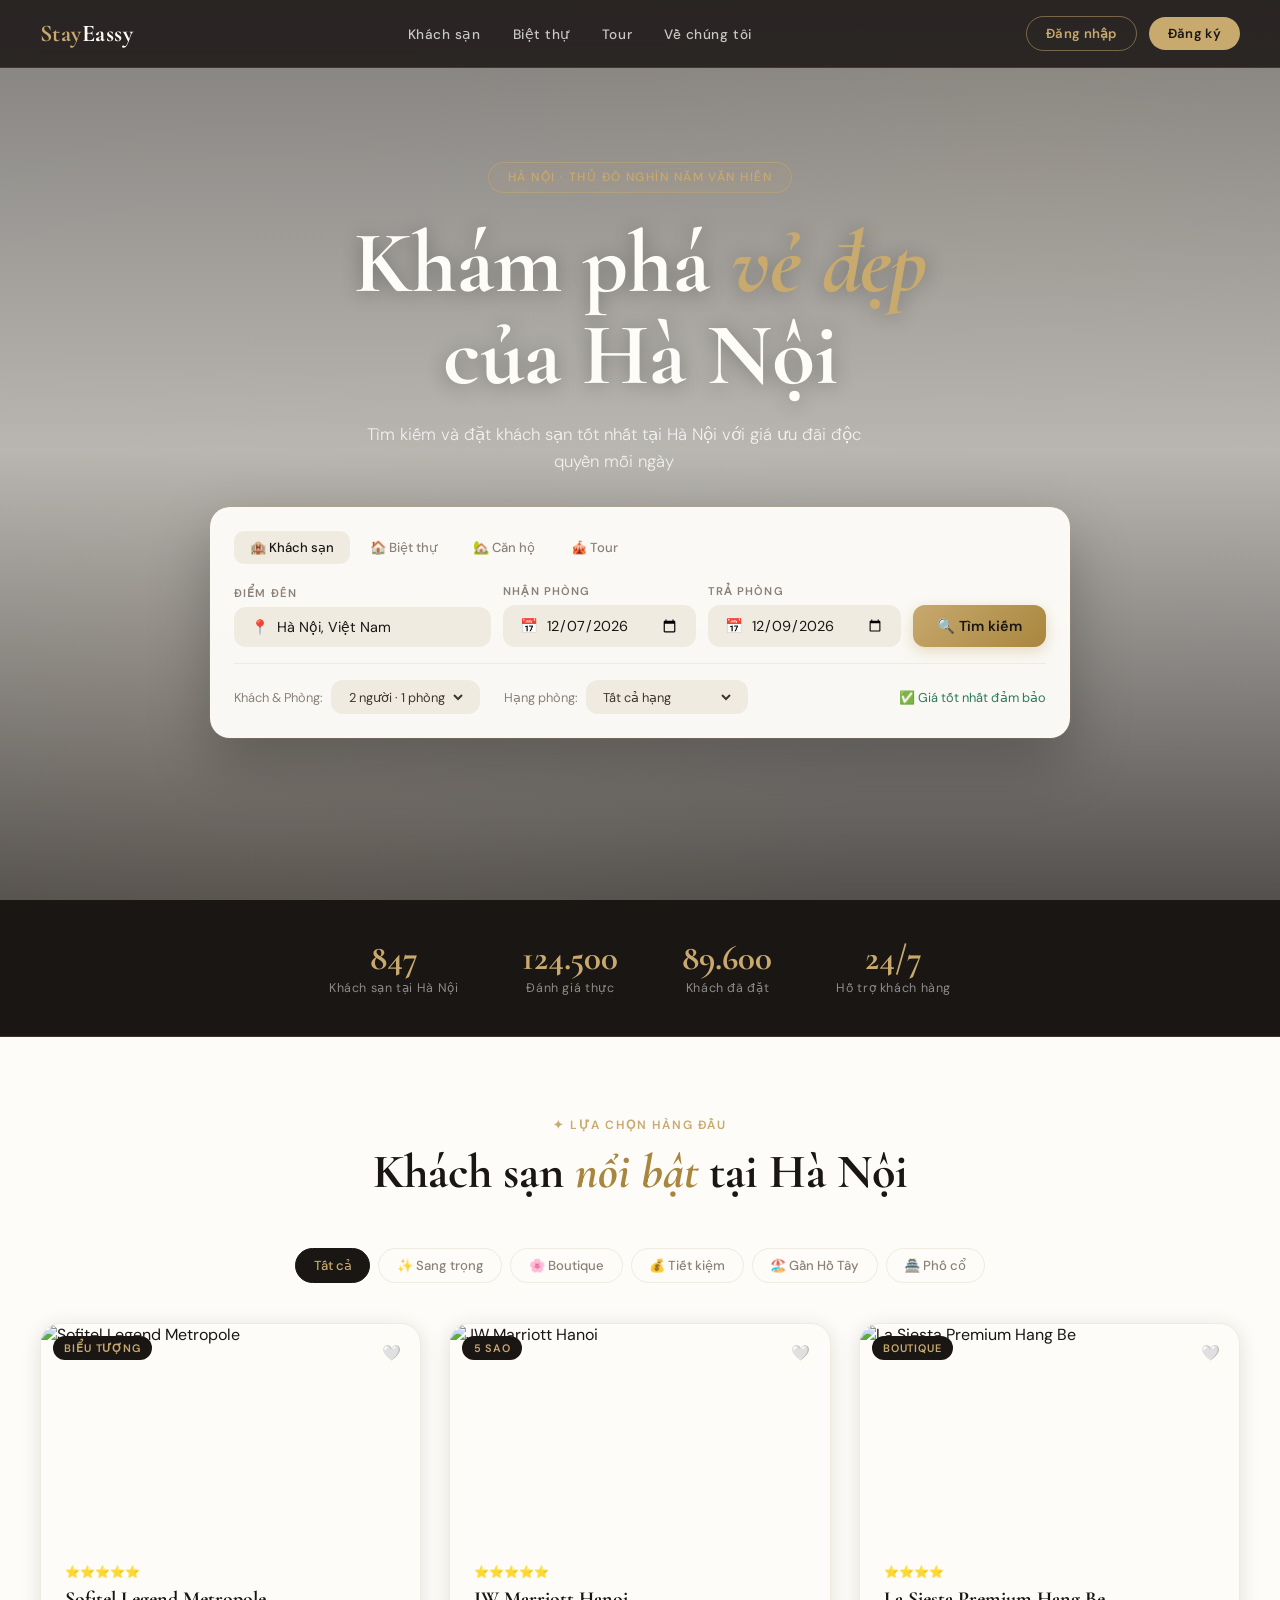
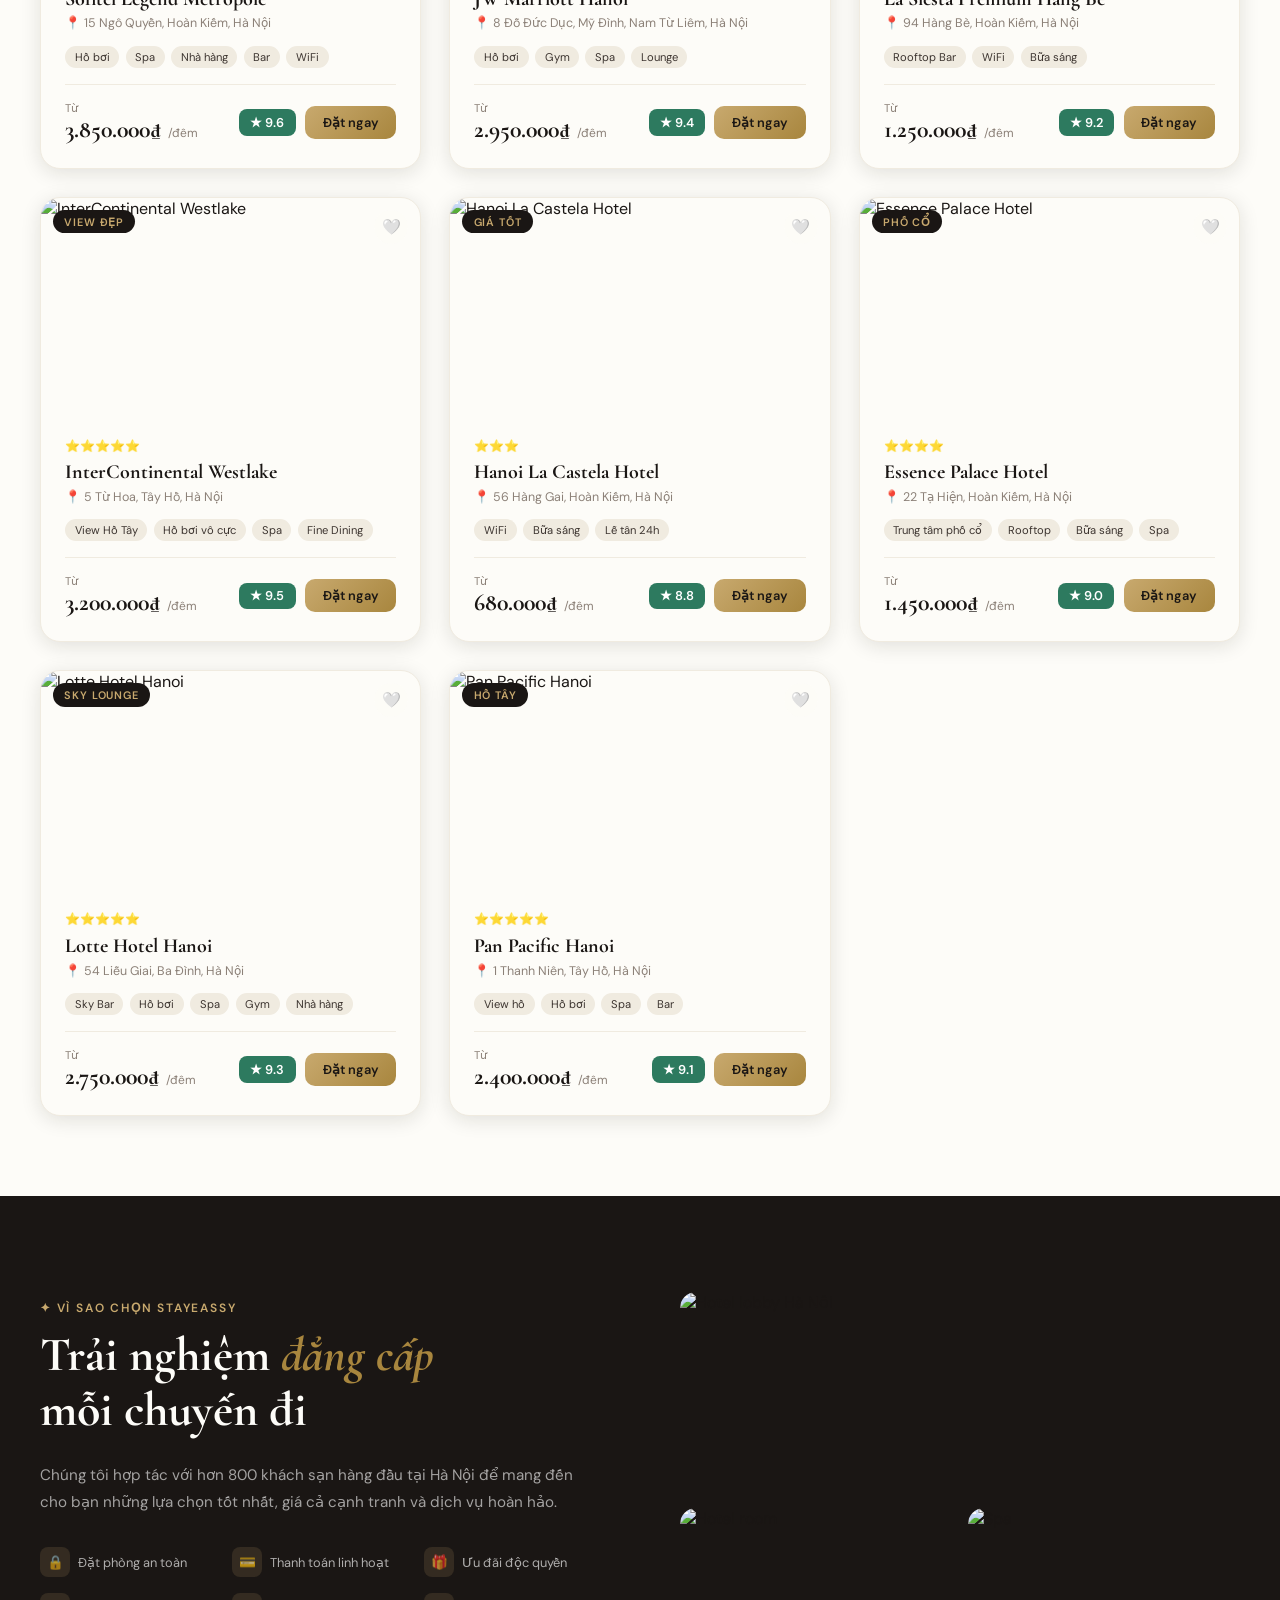
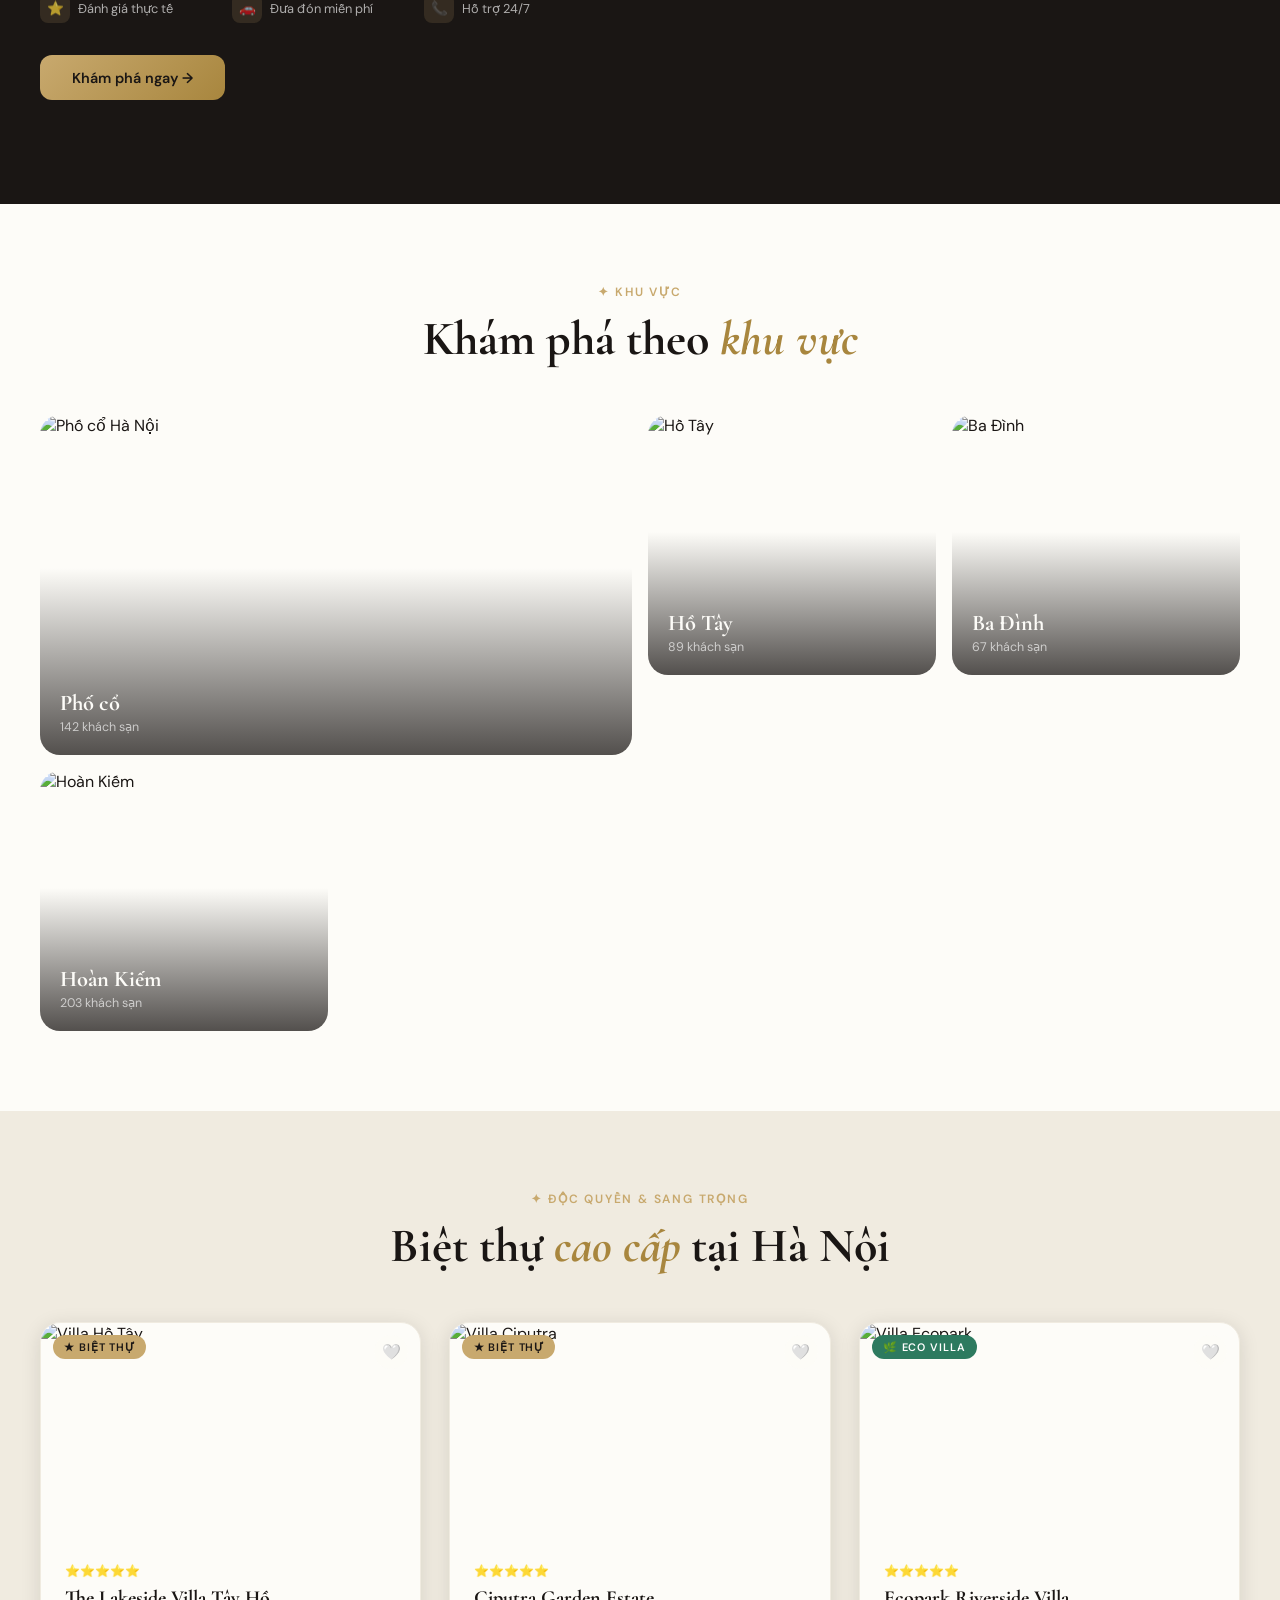
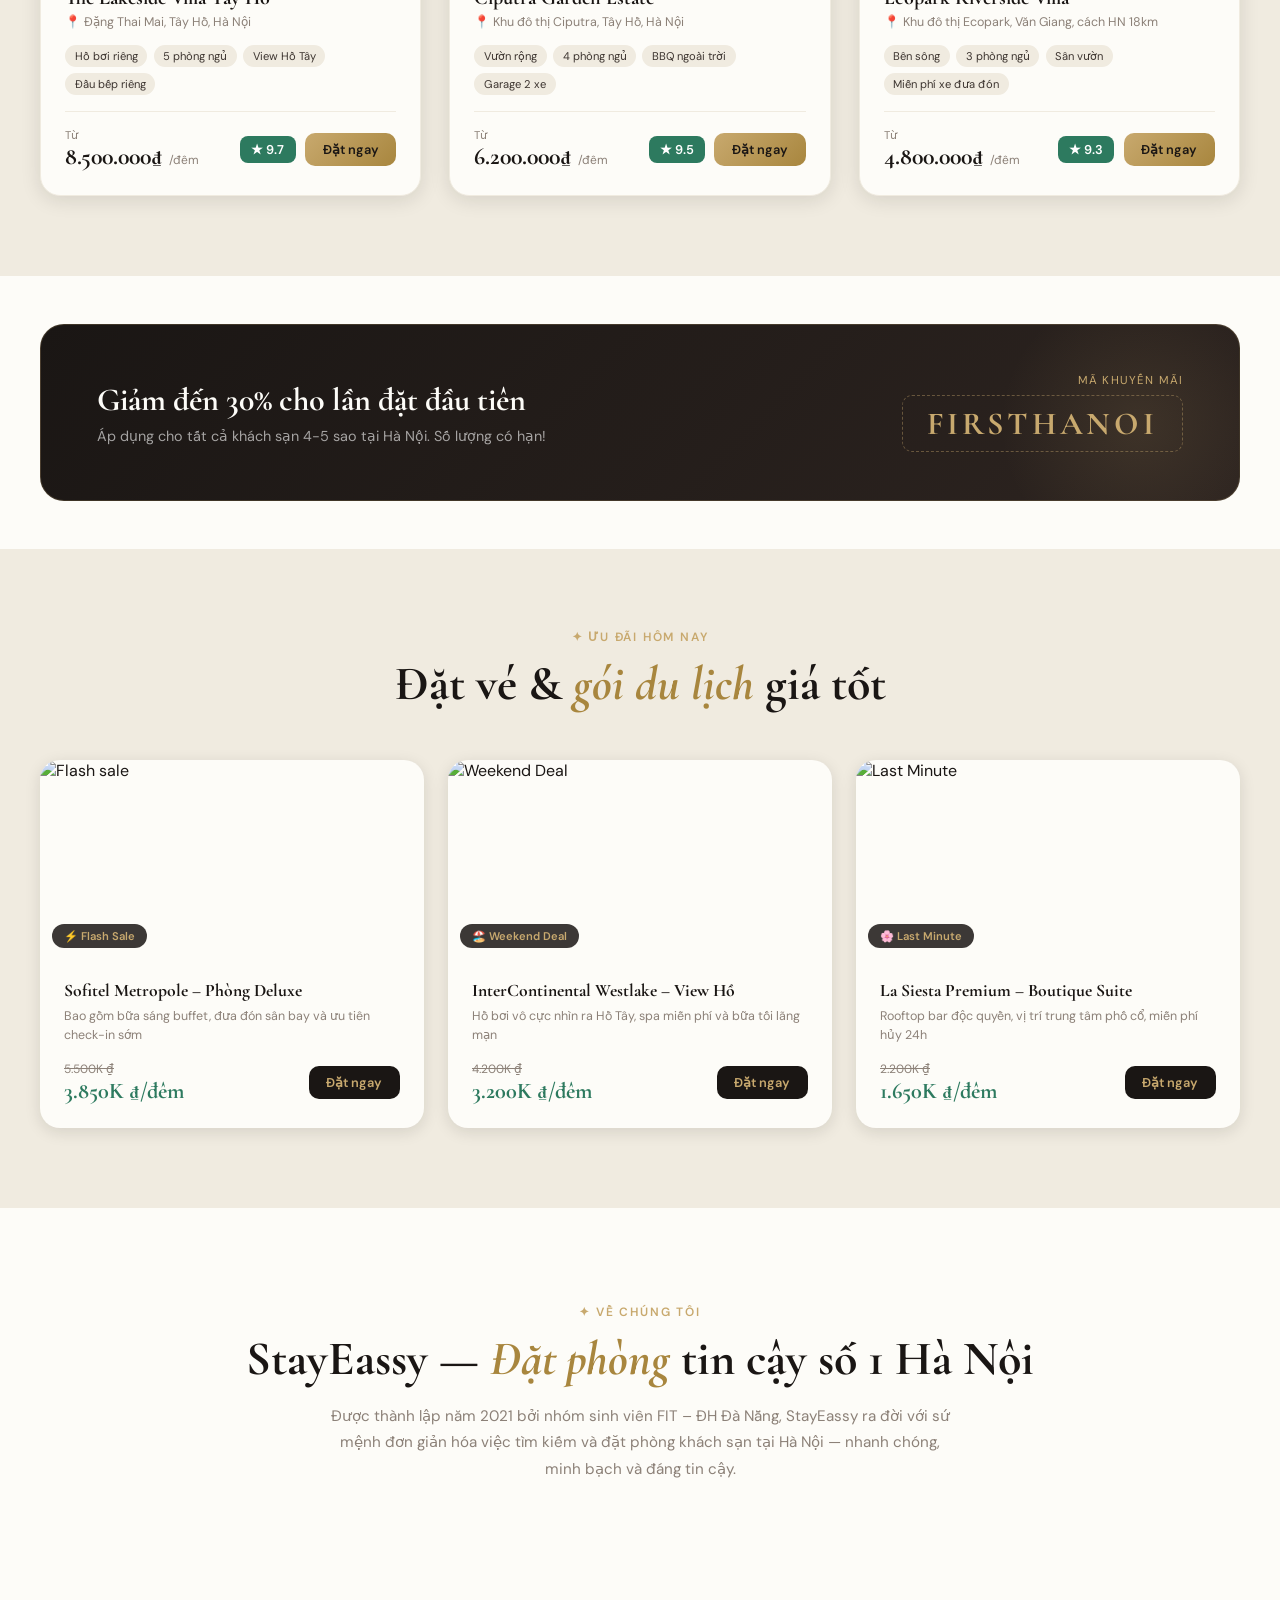
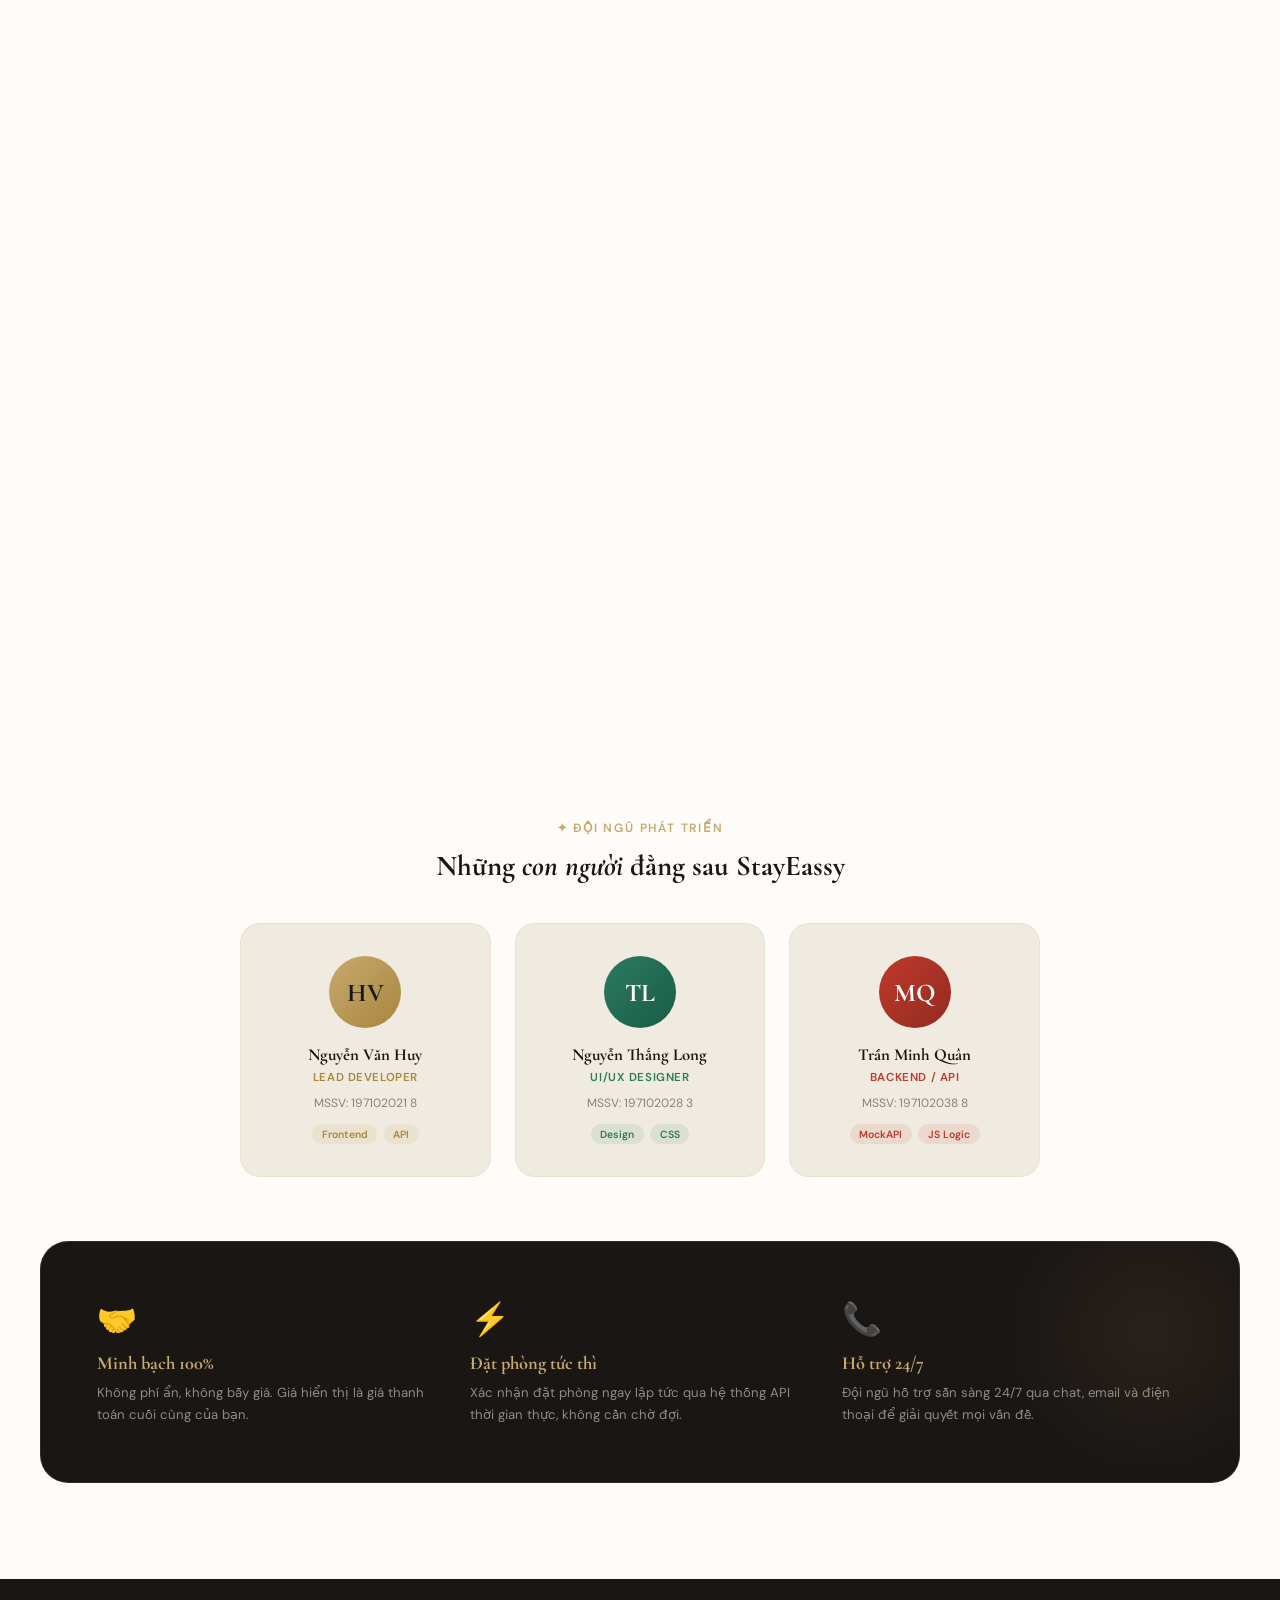
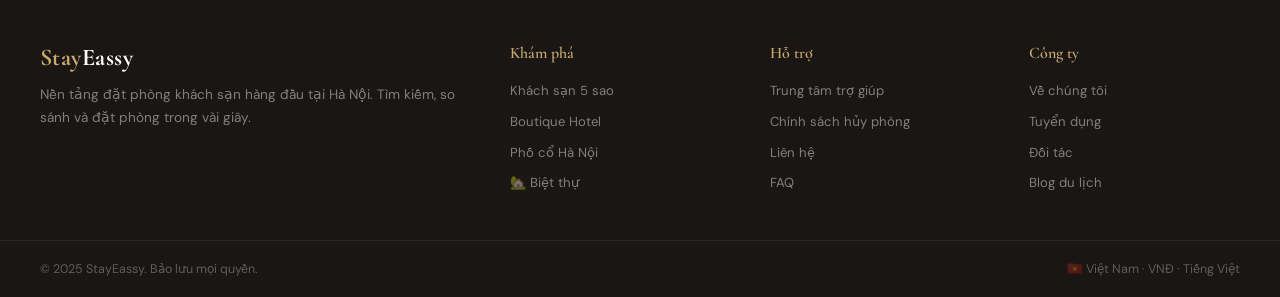
==== index.html @ 892b5cc8 "first commit" ====
<!doctype html>
<html lang="vi">
  <head>
    <meta charset="UTF-8" />
    <meta name="viewport" content="width=device-width, initial-scale=1.0" />
    <title>StayEassy– Khám phá Hà Nội theo cách của bạn</title>
    <link
      href="https://fonts.googleapis.com/css2?family=Cormorant+Garamond:ital,wght@0,400;0,600;0,700;1,400;1,600&family=DM+Sans:wght@300;400;500;600&display=swap"
      rel="stylesheet"
    />
    <link rel="stylesheet" href="./css/styles.css" />
  </head>
  <body>
    <!-- ── NAV ── -->
    <nav id="mainNav">
      <div class="nav-logo">Stay<span>Eassy</span></div>
      <ul class="nav-links">
        <li><a href="#hotels">Khách sạn</a></li>
        <li><a href="#villas">Biệt thự</a></li>
        <li><a href="#offers">Tour</a></li>
        <li><a href="#about">Về chúng tôi</a></li>
      </ul>
      <div
        style="display: flex; align-items: center; gap: 0.75rem"
        id="navAuthArea"
      >
        <button
          class="nav-cta"
          onclick="openAuth('login')"
          style="
            background: transparent;
            border: 1.5px solid rgba(200, 169, 110, 0.5);
            color: var(--gold);
          "
        >
          Đăng nhập
        </button>
        <button class="nav-cta" onclick="openAuth('register')">Đăng ký</button>
      </div>
      <div id="navUserArea" style="display: none; position: relative">
        <button
          onclick="toggleUserMenu()"
          style="
            display: flex;
            align-items: center;
            gap: 0.6rem;
            background: rgba(200, 169, 110, 0.12);
            border: 1px solid rgba(200, 169, 110, 0.3);
            border-radius: 2rem;
            padding: 0.4rem 0.9rem 0.4rem 0.4rem;
            cursor: pointer;
            transition: background 0.2s;
          "
          onmouseover="this.style.background = 'rgba(200,169,110,0.2)'"
          onmouseout="this.style.background = 'rgba(200,169,110,0.12)'"
        >
          <div
            id="navAvatar"
            style="
              width: 28px;
              height: 28px;
              border-radius: 50%;
              background: linear-gradient(
                135deg,
                var(--gold),
                var(--gold-dark)
              );
              display: flex;
              align-items: center;
              justify-content: center;
              font-size: 0.75rem;
              font-weight: 700;
              color: var(--ink);
            "
          >
            A
          </div>
          <span
            id="navUserName"
            style="color: var(--white); font-size: 0.85rem; font-weight: 500"
            >Người dùng</span
          >
          <span style="color: var(--gold); font-size: 0.7rem">▾</span>
        </button>
        <div
          id="userMenu"
          style="
            display: none;
            position: absolute;
            top: calc(100% + 0.75rem);
            right: 0;
            background: var(--white);
            border-radius: 16px;
            box-shadow: 0 16px 48px rgba(0, 0, 0, 0.18);
            width: 220px;
            overflow: hidden;
            border: 1px solid var(--parchment);
            z-index: 200;
          "
        >
          <div
            style="
              padding: 1rem 1.25rem;
              border-bottom: 1px solid var(--parchment);
              background: var(--parchment);
            "
          >
            <div
              id="menuUserName"
              style="font-weight: 600; font-size: 0.9rem; color: var(--ink)"
            >
              Người dùng
            </div>
            <div
              id="menuUserEmail"
              style="font-size: 0.78rem; color: var(--mist)"
            >
              email@example.com
            </div>
          </div>
          <div style="padding: 0.5rem 0">
            <button
              onclick="openMyBookings()"
              style="
                width: 100%;
                text-align: left;
                padding: 0.65rem 1.25rem;
                border: none;
                background: transparent;
                font-size: 0.875rem;
                color: var(--ink);
                cursor: pointer;
                display: flex;
                align-items: center;
                gap: 0.6rem;
                transition: background 0.15s;
              "
              onmouseover="this.style.background = 'var(--parchment)'"
              onmouseout="this.style.background = 'transparent'"
            >
              🏨 Đặt phòng của tôi
            </button>
            <button
              onclick="showToast('❤️ Danh sách yêu thích!')"
              style="
                width: 100%;
                text-align: left;
                padding: 0.65rem 1.25rem;
                border: none;
                background: transparent;
                font-size: 0.875rem;
                color: var(--ink);
                cursor: pointer;
                display: flex;
                align-items: center;
                gap: 0.6rem;
                transition: background 0.15s;
              "
              onmouseover="this.style.background = 'var(--parchment)'"
              onmouseout="this.style.background = 'transparent'"
            >
              ❤️ Yêu thích
            </button>
            <button
              onclick="showToast('🎁 Điểm thưởng của tôi!')"
              style="
                width: 100%;
                text-align: left;
                padding: 0.65rem 1.25rem;
                border: none;
                background: transparent;
                font-size: 0.875rem;
                color: var(--ink);
                cursor: pointer;
                display: flex;
                align-items: center;
                gap: 0.6rem;
                transition: background 0.15s;
              "
              onmouseover="this.style.background = 'var(--parchment)'"
              onmouseout="this.style.background = 'transparent'"
            >
              🎁 Điểm thưởng
            </button>
            <div
              style="
                height: 1px;
                background: var(--parchment);
                margin: 0.25rem 0;
              "
            ></div>
            <button
              onclick="logout()"
              style="
                width: 100%;
                text-align: left;
                padding: 0.65rem 1.25rem;
                border: none;
                background: transparent;
                font-size: 0.875rem;
                color: var(--red-viet);
                cursor: pointer;
                display: flex;
                align-items: center;
                gap: 0.6rem;
                font-weight: 500;
              "
              onmouseover="this.style.background = '#FFF0F0'"
              onmouseout="this.style.background = 'transparent'"
            >
              🚪 Đăng xuất
            </button>
          </div>
        </div>
      </div>
    </nav>

    <!-- ── HERO ── -->
    <div class="hero">
      <div class="hero-bg"></div>
      <div class="hero-overlay"></div>
      <div class="hero-pattern"></div>
      <div class="hero-content">
        <div class="hero-badge">Hà Nội · Thủ đô nghìn năm văn hiến</div>
        <h1 class="hero-title">Khám phá <em>vẻ đẹp</em><br />của Hà Nội</h1>
        <p class="hero-sub">
          Tìm kiếm và đặt khách sạn tốt nhất tại Hà Nội với giá ưu đãi độc quyền
          mỗi ngày
        </p>
      </div>
      <div class="search-card">
        <div class="search-tabs">
          <button class="search-tab active">🏨 Khách sạn</button>
          <button
            class="search-tab"
            onclick="
              this.closest('.search-tabs')
                .querySelectorAll('.search-tab')
                .forEach((b) => b.classList.remove('active'));
              this.classList.add('active');
              setTimeout(
                () =>
                  document
                    .getElementById('villas')
                    .scrollIntoView({ behavior: 'smooth' }),
                200,
              );
            "
          >
            🏠 Biệt thự
          </button>
          <button
            class="search-tab"
            onclick="
              this.closest('.search-tabs')
                .querySelectorAll('.search-tab')
                .forEach((b) => b.classList.remove('active'));
              this.classList.add('active');
            "
          >
            🏡 Căn hộ
          </button>
          <button
            class="search-tab"
            onclick="
              this.closest('.search-tabs')
                .querySelectorAll('.search-tab')
                .forEach((b) => b.classList.remove('active'));
              this.classList.add('active');
            "
          >
            🎪 Tour
          </button>
        </div>
        <div class="search-grid">
          <div class="search-field">
            <label class="search-label">Điểm đến</label>
            <div class="search-input-wrap">
              <span class="search-icon">📍</span>
              <input
                type="text"
                placeholder="Hà Nội, Việt Nam"
                value="Hà Nội, Việt Nam"
              />
            </div>
          </div>
          <div class="search-field">
            <label class="search-label">Nhận phòng</label>
            <div class="search-input-wrap">
              <span class="search-icon">📅</span>
              <input type="date" id="checkin" />
            </div>
          </div>
          <div class="search-field">
            <label class="search-label">Trả phòng</label>
            <div class="search-input-wrap">
              <span class="search-icon">📅</span>
              <input type="date" id="checkout" />
            </div>
          </div>
          <button
            class="search-btn"
            onclick="showToast('🔍 Đang tìm kiếm khách sạn tốt nhất...')"
          >
            🔍 Tìm kiếm
          </button>
        </div>
        <div
          style="
            display: flex;
            gap: 1.5rem;
            margin-top: 1rem;
            padding-top: 1rem;
            border-top: 1px solid var(--parchment);
            align-items: center;
            flex-wrap: wrap;
          "
        >
          <div style="display: flex; align-items: center; gap: 0.5rem">
            <span style="font-size: 0.8rem; color: var(--mist)"
              >Khách & Phòng:</span
            >
            <div class="search-input-wrap" style="padding: 0.4rem 0.8rem">
              <select
                style="
                  font-size: 0.8rem;
                  color: var(--ink-soft);
                  background: transparent;
                  border: none;
                  outline: none;
                  font-family: &quot;DM Sans&quot;, sans-serif;
                "
              >
                <option>2 người · 1 phòng</option>
                <option>4 người · 2 phòng</option>
                <option>6 người · 3 phòng</option>
              </select>
            </div>
          </div>
          <div style="display: flex; align-items: center; gap: 0.5rem">
            <span style="font-size: 0.8rem; color: var(--mist)"
              >Hạng phòng:</span
            >
            <div class="search-input-wrap" style="padding: 0.4rem 0.8rem">
              <select
                style="
                  font-size: 0.8rem;
                  color: var(--ink-soft);
                  background: transparent;
                  border: none;
                  outline: none;
                  font-family: &quot;DM Sans&quot;, sans-serif;
                "
              >
                <option>Tất cả hạng</option>
                <option>⭐⭐⭐ 3 sao</option>
                <option>⭐⭐⭐⭐ 4 sao</option>
                <option>⭐⭐⭐⭐⭐ 5 sao</option>
              </select>
            </div>
          </div>
          <div
            style="
              margin-left: auto;
              display: flex;
              align-items: center;
              gap: 0.4rem;
              font-size: 0.8rem;
              color: var(--jade);
            "
          >
            ✅ Giá tốt nhất đảm bảo
          </div>
        </div>
      </div>
    </div>

    <!-- ── STATS ── -->
    <div class="stats-bar">
      <div class="stat-item">
        <div class="stat-num" id="cntHotels">0</div>
        <div class="stat-label">Khách sạn tại Hà Nội</div>
      </div>
      <div class="stat-item">
        <div class="stat-num" id="cntReviews">0</div>
        <div class="stat-label">Đánh giá thực</div>
      </div>
      <div class="stat-item">
        <div class="stat-num" id="cntGuests">0</div>
        <div class="stat-label">Khách đã đặt</div>
      </div>
      <div class="stat-item">
        <div class="stat-num">24/7</div>
        <div class="stat-label">Hỗ trợ khách hàng</div>
      </div>
    </div>

    <!-- ── HOTELS SECTION ── -->
    <section id="hotels">
      <div class="section-header reveal">
        <div class="section-eyebrow">✦ Lựa chọn hàng đầu</div>
        <h2 class="section-title">Khách sạn <em>nổi bật</em> tại Hà Nội</h2>
      </div>
      <div class="filter-pills reveal">
        <button class="pill active" onclick="filterHotels(this, 'all')">
          Tất cả
        </button>
        <button class="pill" onclick="filterHotels(this, 'luxury')">
          ✨ Sang trọng
        </button>
        <button class="pill" onclick="filterHotels(this, 'boutique')">
          🌸 Boutique
        </button>
        <button class="pill" onclick="filterHotels(this, 'budget')">
          💰 Tiết kiệm
        </button>
        <button class="pill" onclick="filterHotels(this, 'lake')">
          🏖️ Gần Hồ Tây
        </button>
        <button class="pill" onclick="filterHotels(this, 'oldquarter')">
          🏯 Phố cổ
        </button>
      </div>
      <div class="hotel-grid" id="hotelGrid"></div>
    </section>

    <!-- ── HIGHLIGHT ── -->
    <div class="highlight-section">
      <div class="highlight-inner">
        <div class="highlight-text reveal">
          <div class="section-eyebrow">✦ Vì sao chọn StayEassy</div>
          <h2 class="section-title" style="text-align: left">
            Trải nghiệm <em>đẳng cấp</em><br />mỗi chuyến đi
          </h2>
          <p class="highlight-desc">
            Chúng tôi hợp tác với hơn 800 khách sạn hàng đầu tại Hà Nội để mang
            đến cho bạn những lựa chọn tốt nhất, giá cả cạnh tranh và dịch vụ
            hoàn hảo.
          </p>
          <div class="highlight-features">
            <div class="hf-item">
              <div class="hf-icon">🔒</div>
              Đặt phòng an toàn
            </div>
            <div class="hf-item">
              <div class="hf-icon">💳</div>
              Thanh toán linh hoạt
            </div>
            <div class="hf-item">
              <div class="hf-icon">🎁</div>
              Ưu đãi độc quyền
            </div>
            <div class="hf-item">
              <div class="hf-icon">⭐</div>
              Đánh giá thực tế
            </div>
            <div class="hf-item">
              <div class="hf-icon">🚗</div>
              Đưa đón miễn phí
            </div>
            <div class="hf-item">
              <div class="hf-icon">📞</div>
              Hỗ trợ 24/7
            </div>
          </div>
          <a href="#hotels" class="btn-primary">Khám phá ngay →</a>
        </div>
        <div class="highlight-img-grid reveal">
          <div class="himg">
            <img
              src="https://images.unsplash.com/photo-1582719478250-c89cae4dc85b?w=700&q=80"
              alt="Hotel lobby Hà Nội"
              loading="lazy"
            />
          </div>
          <div class="himg">
            <img
              src="https://images.unsplash.com/photo-1571003123894-1f0594d2b5d9?w=500&q=80"
              alt="Hotel room"
              loading="lazy"
            />
          </div>
          <div class="himg">
            <img
              src="https://images.unsplash.com/photo-1544161515-4ab6ce6db874?w=500&q=80"
              alt="Spa"
              loading="lazy"
            />
          </div>
        </div>
      </div>
    </div>

    <!-- ── NEIGHBORHOODS ── -->
    <section>
      <div class="section-header reveal">
        <div class="section-eyebrow">✦ Khu vực</div>
        <h2 class="section-title">Khám phá theo <em>khu vực</em></h2>
      </div>
      <div class="nbr-grid reveal">
        <div class="nbr-card" onclick="showToast('🏯 Đang lọc: Phố cổ Hà Nội')">
          <img
            src="https://images.unsplash.com/photo-1509030450996-dd1a26dda07a?w=900&q=80"
            alt="Phố cổ Hà Nội"
            loading="lazy"
          />
          <div class="nbr-overlay"></div>
          <div class="nbr-info">
            <div class="nbr-name">Phố cổ</div>
            <div class="nbr-count">142 khách sạn</div>
          </div>
        </div>
        <div class="nbr-card" onclick="showToast('🌊 Đang lọc: Hồ Tây')">
          <img
            src="https://images.unsplash.com/photo-1583417319070-4a69db38a482?w=600&q=80"
            alt="Hồ Tây"
            loading="lazy"
          />
          <div class="nbr-overlay"></div>
          <div class="nbr-info">
            <div class="nbr-name">Hồ Tây</div>
            <div class="nbr-count">89 khách sạn</div>
          </div>
        </div>
        <div class="nbr-card" onclick="showToast('🏙️ Đang lọc: Ba Đình')">
          <img
            src="https://images.unsplash.com/photo-1599707367072-cd6ada2bc375?w=600&q=80"
            alt="Ba Đình"
            loading="lazy"
          />
          <div class="nbr-overlay"></div>
          <div class="nbr-info">
            <div class="nbr-name">Ba Đình</div>
            <div class="nbr-count">67 khách sạn</div>
          </div>
        </div>
        <div class="nbr-card" onclick="showToast('🛍️ Đang lọc: Hoàn Kiếm')">
          <img
            src="https://images.unsplash.com/photo-1528360983277-13d401cdc186?w=600&q=80"
            alt="Hoàn Kiếm"
            loading="lazy"
          />
          <div class="nbr-overlay"></div>
          <div class="nbr-info">
            <div class="nbr-name">Hoàn Kiếm</div>
            <div class="nbr-count">203 khách sạn</div>
          </div>
        </div>
      </div>
    </section>

    <!-- ── VILLA SECTION ── -->
    <section
      id="villas"
      style="background: var(--parchment); padding: 5rem 2.5rem"
    >
      <div class="section-header reveal">
        <div class="section-eyebrow">✦ Độc quyền & Sang trọng</div>
        <h2 class="section-title">Biệt thự <em>cao cấp</em> tại Hà Nội</h2>
      </div>
      <div
        style="
          display: grid;
          grid-template-columns: repeat(auto-fill, minmax(340px, 1fr));
          gap: 1.75rem;
          max-width: 1280px;
          margin: 0 auto;
        "
        class="reveal"
      >
        <!-- Villa 1 -->
        <div
          class="hotel-card"
          onclick="showToast('🏡 Biệt Thự Hồ Tây – Liên hệ để đặt!')"
        >
          <div class="hotel-img-wrap">
            <img
              src="https://images.unsplash.com/photo-1613977257363-707ba9348227?w=700&q=85"
              alt="Villa Hồ Tây"
              loading="lazy"
            />
            <div
              class="hotel-badge"
              style="background: var(--gold); color: var(--ink)"
            >
              ★ Biệt Thự
            </div>
            <button
              class="hotel-fav"
              onclick="
                event.stopPropagation();
                this.textContent = this.textContent === '🤍' ? '❤️' : '🤍';
              "
            >
              🤍
            </button>
          </div>
          <div class="hotel-body">
            <div class="hotel-stars">⭐⭐⭐⭐⭐</div>
            <div class="hotel-name">The Lakeside Villa Tây Hồ</div>
            <div class="hotel-location">📍 Đặng Thai Mai, Tây Hồ, Hà Nội</div>
            <div class="hotel-amenities">
              <span class="amenity-tag">Hồ bơi riêng</span>
              <span class="amenity-tag">5 phòng ngủ</span>
              <span class="amenity-tag">View Hồ Tây</span>
              <span class="amenity-tag">Đầu bếp riêng</span>
            </div>
            <div class="hotel-footer">
              <div>
                <div class="hotel-price-label">Từ</div>
                <div class="hotel-price">8.500.000₫ <span>/đêm</span></div>
              </div>
              <div style="display: flex; align-items: center; gap: 0.6rem">
                <div class="hotel-rating">★ 9.7</div>
                <button
                  class="book-btn"
                  onclick="
                    event.stopPropagation();
                    openBookingForm('The Lakeside Villa Tây Hồ');
                  "
                >
                  Đặt ngay
                </button>
              </div>
            </div>
          </div>
        </div>

        <!-- Villa 2 -->
        <div
          class="hotel-card"
          onclick="showToast('🏡 Biệt Thự Ciputra – Liên hệ để đặt!')"
        >
          <div class="hotel-img-wrap">
            <img
              src="https://images.unsplash.com/photo-1600596542815-ffad4c1539a9?w=700&q=85"
              alt="Villa Ciputra"
              loading="lazy"
            />
            <div
              class="hotel-badge"
              style="background: var(--gold); color: var(--ink)"
            >
              ★ Biệt Thự
            </div>
            <button
              class="hotel-fav"
              onclick="
                event.stopPropagation();
                this.textContent = this.textContent === '🤍' ? '❤️' : '🤍';
              "
            >
              🤍
            </button>
          </div>
          <div class="hotel-body">
            <div class="hotel-stars">⭐⭐⭐⭐⭐</div>
            <div class="hotel-name">Ciputra Garden Estate</div>
            <div class="hotel-location">
              📍 Khu đô thị Ciputra, Tây Hồ, Hà Nội
            </div>
            <div class="hotel-amenities">
              <span class="amenity-tag">Vườn rộng</span>
              <span class="amenity-tag">4 phòng ngủ</span>
              <span class="amenity-tag">BBQ ngoài trời</span>
              <span class="amenity-tag">Garage 2 xe</span>
            </div>
            <div class="hotel-footer">
              <div>
                <div class="hotel-price-label">Từ</div>
                <div class="hotel-price">6.200.000₫ <span>/đêm</span></div>
              </div>
              <div style="display: flex; align-items: center; gap: 0.6rem">
                <div class="hotel-rating">★ 9.5</div>
                <button
                  class="book-btn"
                  onclick="
                    event.stopPropagation();
                    openBookingForm('Ciputra Garden Estate');
                  "
                >
                  Đặt ngay
                </button>
              </div>
            </div>
          </div>
        </div>

        <!-- Villa 3 -->
        <div
          class="hotel-card"
          onclick="showToast('🏡 Biệt Thự Ecopark – Liên hệ để đặt!')"
        >
          <div class="hotel-img-wrap">
            <img
              src="https://images.unsplash.com/photo-1580587771525-78b9dba3b914?w=700&q=85"
              alt="Villa Ecopark"
              loading="lazy"
            />
            <div
              class="hotel-badge"
              style="background: var(--jade); color: #fff"
            >
              🌿 Eco Villa
            </div>
            <button
              class="hotel-fav"
              onclick="
                event.stopPropagation();
                this.textContent = this.textContent === '🤍' ? '❤️' : '🤍';
              "
            >
              🤍
            </button>
          </div>
          <div class="hotel-body">
            <div class="hotel-stars">⭐⭐⭐⭐⭐</div>
            <div class="hotel-name">Ecopark Riverside Villa</div>
            <div class="hotel-location">
              📍 Khu đô thị Ecopark, Văn Giang, cách HN 18km
            </div>
            <div class="hotel-amenities">
              <span class="amenity-tag">Bên sông</span>
              <span class="amenity-tag">3 phòng ngủ</span>
              <span class="amenity-tag">Sân vườn</span>
              <span class="amenity-tag">Miễn phí xe đưa đón</span>
            </div>
            <div class="hotel-footer">
              <div>
                <div class="hotel-price-label">Từ</div>
                <div class="hotel-price">4.800.000₫ <span>/đêm</span></div>
              </div>
              <div style="display: flex; align-items: center; gap: 0.6rem">
                <div class="hotel-rating">★ 9.3</div>
                <button
                  class="book-btn"
                  onclick="
                    event.stopPropagation();
                    openBookingForm('Ecopark Riverside Villa');
                  "
                >
                  Đặt ngay
                </button>
              </div>
            </div>
          </div>
        </div>
      </div>
    </section>

    <!-- ── PROMO ── -->
    <div class="promo-section reveal">
      <div class="promo-banner">
        <div class="promo-text">
          <h2>Giảm đến 30% cho lần đặt đầu tiên</h2>
          <p>
            Áp dụng cho tất cả khách sạn 4-5 sao tại Hà Nội. Số lượng có hạn!
          </p>
        </div>
        <div class="promo-code">
          <div class="promo-label">Mã khuyến mãi</div>
          <div
            class="promo-tag"
            onclick="showToast('✅ Đã sao chép mã FIRSTHANOI!')"
          >
            FIRSTHANOI
          </div>
        </div>
      </div>
    </div>

    <!-- ── OFFERS ── -->
    <div class="offers-section" id="offers">
      <div class="section-header reveal">
        <div class="section-eyebrow">✦ Ưu đãi hôm nay</div>
        <h2 class="section-title">Đặt vé & <em>gói du lịch</em> giá tốt</h2>
      </div>
      <div class="offers-grid reveal">
        <div class="offer-card">
          <div class="offer-img">
            <img
              src="https://images.unsplash.com/photo-1566073771259-6a8506099945?w=600&q=80"
              alt="Flash sale"
              loading="lazy"
            />
            <div class="offer-tag">⚡ Flash Sale</div>
          </div>
          <div class="offer-body">
            <div class="offer-title">Sofitel Metropole – Phòng Deluxe</div>
            <div class="offer-desc">
              Bao gồm bữa sáng buffet, đưa đón sân bay và ưu tiên check-in sớm
            </div>
            <div class="offer-footer">
              <div>
                <div
                  style="
                    font-size: 0.75rem;
                    color: var(--mist);
                    text-decoration: line-through;
                  "
                >
                  5.500K ₫
                </div>
                <div class="offer-discount">3.850K ₫/đêm</div>
              </div>
              <button
                class="offer-btn"
                onclick="showToast('🏨 Đang chuyển đến trang đặt phòng...')"
              >
                Đặt ngay
              </button>
            </div>
          </div>
        </div>
        <div class="offer-card">
          <div class="offer-img">
            <img
              src="https://images.unsplash.com/photo-1520250497591-112f2f40a3f4?w=600&q=80"
              alt="Weekend Deal"
              loading="lazy"
            />
            <div class="offer-tag">🏖️ Weekend Deal</div>
          </div>
          <div class="offer-body">
            <div class="offer-title">InterContinental Westlake – View Hồ</div>
            <div class="offer-desc">
              Hồ bơi vô cực nhìn ra Hồ Tây, spa miễn phí và bữa tối lãng mạn
            </div>
            <div class="offer-footer">
              <div>
                <div
                  style="
                    font-size: 0.75rem;
                    color: var(--mist);
                    text-decoration: line-through;
                  "
                >
                  4.200K ₫
                </div>
                <div class="offer-discount">3.200K ₫/đêm</div>
              </div>
              <button
                class="offer-btn"
                onclick="showToast('🏨 Đang chuyển đến trang đặt phòng...')"
              >
                Đặt ngay
              </button>
            </div>
          </div>
        </div>
        <div class="offer-card">
          <div class="offer-img">
            <img
              src="https://images.unsplash.com/photo-1445019980597-93fa8acb246c?w=600&q=80"
              alt="Last Minute"
              loading="lazy"
            />
            <div class="offer-tag">🌸 Last Minute</div>
          </div>
          <div class="offer-body">
            <div class="offer-title">La Siesta Premium – Boutique Suite</div>
            <div class="offer-desc">
              Rooftop bar độc quyền, vị trí trung tâm phố cổ, miễn phí hủy 24h
            </div>
            <div class="offer-footer">
              <div>
                <div
                  style="
                    font-size: 0.75rem;
                    color: var(--mist);
                    text-decoration: line-through;
                  "
                >
                  2.200K ₫
                </div>
                <div class="offer-discount">1.650K ₫/đêm</div>
              </div>
              <button
                class="offer-btn"
                onclick="showToast('🏨 Đang chuyển đến trang đặt phòng...')"
              >
                Đặt ngay
              </button>
            </div>
          </div>
        </div>
      </div>
    </div>

    <!-- ── ABOUT US SECTION ── -->
    <section id="about" style="padding: 6rem 2.5rem; background: var(--white)">
      <div style="max-width: 1280px; margin: 0 auto">
        <!-- Header -->
        <div class="section-header reveal">
          <div class="section-eyebrow">✦ Về chúng tôi</div>
          <h2 class="section-title">
            StayEassy — <em>Đặt phòng</em> tin cậy số 1 Hà Nội
          </h2>
          <p
            style="
              max-width: 620px;
              margin: 1rem auto 0;
              color: var(--mist);
              font-size: 0.95rem;
              line-height: 1.75;
            "
          >
            Được thành lập năm 2021 bởi nhóm sinh viên FIT – ĐH Đà Nẵng,
            StayEassy ra đời với sứ mệnh đơn giản hóa việc tìm kiếm và đặt phòng
            khách sạn tại Hà Nội — nhanh chóng, minh bạch và đáng tin cậy.
          </p>
        </div>

        <!-- Story + Image -->
        <div
          style="
            display: grid;
            grid-template-columns: 1fr 1fr;
            gap: 4rem;
            align-items: center;
            margin-bottom: 5rem;
          "
          class="reveal"
        >
          <div>
            <div
              style="
                font-size: 0.75rem;
                font-weight: 600;
                letter-spacing: 0.15em;
                text-transform: uppercase;
                color: var(--gold);
                margin-bottom: 0.75rem;
              "
            >
              ✦ Câu chuyện của chúng tôi
            </div>
            <h3
              style="
                font-family: &quot;Cormorant Garamond&quot;, serif;
                font-size: 2rem;
                font-weight: 700;
                color: var(--ink);
                line-height: 1.2;
                margin-bottom: 1.25rem;
              "
            >
              Từ dự án nhỏ đến
              <em style="color: var(--gold-dark)">nền tảng</em> được tin yêu
            </h3>
            <p
              style="
                color: var(--mist);
                font-size: 0.92rem;
                line-height: 1.8;
                margin-bottom: 1rem;
              "
            >
              Khởi đầu từ môn học Phát triển Web tại FIT–DNU, chúng tôi nhận ra
              rằng người dùng Việt Nam cần một nền tảng đặt phòng đơn giản, bản
              địa hóa và không rườm rà. StayEassy được xây dựng hoàn toàn bằng
              HTML/CSS/JS thuần — không framework nặng nề, tối ưu tốc độ tải
              trên mọi thiết bị.
            </p>
            <p
              style="
                color: var(--mist);
                font-size: 0.92rem;
                line-height: 1.8;
                margin-bottom: 1.75rem;
              "
            >
              Hệ thống tích hợp API khách sạn thời gian thực, cho phép bạn tra
              cứu phòng trống, giá cả và đặt phòng chỉ trong vài chạm. Mọi giao
              dịch đều được mã hóa và lưu trữ an toàn trên hệ thống đám mây.
            </p>
            <!-- Mini stats -->
            <div style="display: flex; gap: 2rem">
              <div>
                <div
                  style="
                    font-family: &quot;Cormorant Garamond&quot;, serif;
                    font-size: 2rem;
                    font-weight: 700;
                    color: var(--gold);
                  "
                >
                  3+
                </div>
                <div style="font-size: 0.75rem; color: var(--mist)">
                  Năm hoạt động
                </div>
              </div>
              <div>
                <div
                  style="
                    font-family: &quot;Cormorant Garamond&quot;, serif;
                    font-size: 2rem;
                    font-weight: 700;
                    color: var(--gold);
                  "
                >
                  800+
                </div>
                <div style="font-size: 0.75rem; color: var(--mist)">
                  Đối tác khách sạn
                </div>
              </div>
              <div>
                <div
                  style="
                    font-family: &quot;Cormorant Garamond&quot;, serif;
                    font-size: 2rem;
                    font-weight: 700;
                    color: var(--gold);
                  "
                >
                  99.8%
                </div>
                <div style="font-size: 0.75rem; color: var(--mist)">
                  Uptime hệ thống
                </div>
              </div>
            </div>
          </div>
          <div style="display: grid; grid-template-columns: 1fr 1fr; gap: 1rem">
            <div style="border-radius: 20px; overflow: hidden; height: 200px">
              <img
                src="https://images.unsplash.com/photo-1559592413-7cec4d0cae2b?w=500&q=80"
                alt="Hà Nội"
                style="width: 100%; height: 100%; object-fit: cover"
              />
            </div>
            <div
              style="
                border-radius: 20px;
                overflow: hidden;
                height: 200px;
                margin-top: 1.5rem;
              "
            >
              <img
                src="https://images.unsplash.com/photo-1566073771259-6a8506099945?w=500&q=80"
                alt="Hotel"
                style="width: 100%; height: 100%; object-fit: cover"
              />
            </div>
            <div style="border-radius: 20px; overflow: hidden; height: 160px">
              <img
                src="https://images.unsplash.com/photo-1571003123894-1f0594d2b5d9?w=500&q=80"
                alt="Room"
                style="width: 100%; height: 100%; object-fit: cover"
              />
            </div>
            <div
              style="
                border-radius: 20px;
                overflow: hidden;
                height: 160px;
                margin-top: -1.5rem;
              "
            >
              <img
                src="https://images.unsplash.com/photo-1582719478250-c89cae4dc85b?w=500&q=80"
                alt="Pool"
                style="width: 100%; height: 100%; object-fit: cover"
              />
            </div>
          </div>
        </div>

        <!-- Trust Badges / Certifications -->
        <div class="reveal" style="margin-bottom: 5rem">
          <div style="text-align: center; margin-bottom: 2.5rem">
            <div class="section-eyebrow">✦ Chứng nhận & Uy tín</div>
            <h3
              style="
                font-family: &quot;Cormorant Garamond&quot;, serif;
                font-size: 1.8rem;
                font-weight: 700;
                color: var(--ink);
              "
            >
              Được công nhận bởi các <em>tổ chức uy tín</em>
            </h3>
          </div>
          <div
            style="
              display: grid;
              grid-template-columns: repeat(4, 1fr);
              gap: 1.25rem;
            "
          >
            <div
              style="
                background: var(--parchment);
                border-radius: 20px;
                padding: 1.75rem 1.25rem;
                text-align: center;
                border: 1px solid rgba(200, 169, 110, 0.2);
                transition:
                  transform 0.3s,
                  box-shadow 0.3s;
              "
              onmouseover="
                this.style.transform = 'translateY(-5px)';
                this.style.boxShadow = '0 16px 40px rgba(26,22,20,0.1)';
              "
              onmouseout="
                this.style.transform = '';
                this.style.boxShadow = '';
              "
            >
              <div
                style="
                  width: 56px;
                  height: 56px;
                  background: linear-gradient(135deg, #1a6fe8, #0d4fb5);
                  border-radius: 14px;
                  display: flex;
                  align-items: center;
                  justify-content: center;
                  font-size: 1.6rem;
                  margin: 0 auto 1rem;
                "
              >
                🔒
              </div>
              <div
                style="
                  font-family: &quot;Cormorant Garamond&quot;, serif;
                  font-size: 1rem;
                  font-weight: 700;
                  color: var(--ink);
                  margin-bottom: 0.4rem;
                "
              >
                SSL Secured
              </div>
              <div
                style="font-size: 0.75rem; color: var(--mist); line-height: 1.5"
              >
                Mã hóa 256-bit toàn bộ giao dịch & dữ liệu người dùng
              </div>
              <div
                style="
                  margin-top: 0.75rem;
                  display: inline-block;
                  padding: 0.25rem 0.75rem;
                  background: #e8f0fe;
                  border-radius: 2rem;
                  font-size: 0.68rem;
                  font-weight: 600;
                  color: #1a6fe8;
                "
              >
                ✓ Xác nhận
              </div>
            </div>

            <div
              style="
                background: var(--parchment);
                border-radius: 20px;
                padding: 1.75rem 1.25rem;
                text-align: center;
                border: 1px solid rgba(200, 169, 110, 0.2);
                transition:
                  transform 0.3s,
                  box-shadow 0.3s;
              "
              onmouseover="
                this.style.transform = 'translateY(-5px)';
                this.style.boxShadow = '0 16px 40px rgba(26,22,20,0.1)';
              "
              onmouseout="
                this.style.transform = '';
                this.style.boxShadow = '';
              "
            >
              <div
                style="
                  width: 56px;
                  height: 56px;
                  background: linear-gradient(135deg, #d4a017, #a87900);
                  border-radius: 14px;
                  display: flex;
                  align-items: center;
                  justify-content: center;
                  font-size: 1.6rem;
                  margin: 0 auto 1rem;
                "
              >
                🏆
              </div>
              <div
                style="
                  font-family: &quot;Cormorant Garamond&quot;, serif;
                  font-size: 1rem;
                  font-weight: 700;
                  color: var(--ink);
                  margin-bottom: 0.4rem;
                "
              >
                Top 10 Travel Tech
              </div>
              <div
                style="font-size: 0.75rem; color: var(--mist); line-height: 1.5"
              >
                Vietnam Travel Awards 2024 – Hạng mục Nền tảng đặt phòng xuất
                sắc
              </div>
              <div
                style="
                  margin-top: 0.75rem;
                  display: inline-block;
                  padding: 0.25rem 0.75rem;
                  background: #fff8e1;
                  border-radius: 2rem;
                  font-size: 0.68rem;
                  font-weight: 600;
                  color: #a87900;
                "
              >
                ✓ 2024
              </div>
            </div>

            <div
              style="
                background: var(--parchment);
                border-radius: 20px;
                padding: 1.75rem 1.25rem;
                text-align: center;
                border: 1px solid rgba(200, 169, 110, 0.2);
                transition:
                  transform 0.3s,
                  box-shadow 0.3s;
              "
              onmouseover="
                this.style.transform = 'translateY(-5px)';
                this.style.boxShadow = '0 16px 40px rgba(26,22,20,0.1)';
              "
              onmouseout="
                this.style.transform = '';
                this.style.boxShadow = '';
              "
            >
              <div
                style="
                  width: 56px;
                  height: 56px;
                  background: linear-gradient(135deg, #2d7a5f, #1a5c46);
                  border-radius: 14px;
                  display: flex;
                  align-items: center;
                  justify-content: center;
                  font-size: 1.6rem;
                  margin: 0 auto 1rem;
                "
              >
                🇻🇳
              </div>
              <div
                style="
                  font-family: &quot;Cormorant Garamond&quot;, serif;
                  font-size: 1rem;
                  font-weight: 700;
                  color: var(--ink);
                  margin-bottom: 0.4rem;
                "
              >
                Bộ VHTT&DL
              </div>
              <div
                style="font-size: 0.75rem; color: var(--mist); line-height: 1.5"
              >
                Được cấp phép kinh doanh dịch vụ du lịch trực tuyến bởi Bộ Văn
                hóa
              </div>
              <div
                style="
                  margin-top: 0.75rem;
                  display: inline-block;
                  padding: 0.25rem 0.75rem;
                  background: #e8f5f0;
                  border-radius: 2rem;
                  font-size: 0.68rem;
                  font-weight: 600;
                  color: #2d7a5f;
                "
              >
                ✓ Hợp lệ
              </div>
            </div>

            <div
              style="
                background: var(--parchment);
                border-radius: 20px;
                padding: 1.75rem 1.25rem;
                text-align: center;
                border: 1px solid rgba(200, 169, 110, 0.2);
                transition:
                  transform 0.3s,
                  box-shadow 0.3s;
              "
              onmouseover="
                this.style.transform = 'translateY(-5px)';
                this.style.boxShadow = '0 16px 40px rgba(26,22,20,0.1)';
              "
              onmouseout="
                this.style.transform = '';
                this.style.boxShadow = '';
              "
            >
              <div
                style="
                  width: 56px;
                  height: 56px;
                  background: linear-gradient(135deg, #c0392b, #922b21);
                  border-radius: 14px;
                  display: flex;
                  align-items: center;
                  justify-content: center;
                  font-size: 1.6rem;
                  margin: 0 auto 1rem;
                "
              >
                ⭐
              </div>
              <div
                style="
                  font-family: &quot;Cormorant Garamond&quot;, serif;
                  font-size: 1rem;
                  font-weight: 700;
                  color: var(--ink);
                  margin-bottom: 0.4rem;
                "
              >
                4.9 / 5 Sao
              </div>
              <div
                style="font-size: 0.75rem; color: var(--mist); line-height: 1.5"
              >
                Xếp hạng trung bình từ 48.000+ đánh giá thực của khách hàng
              </div>
              <div
                style="
                  margin-top: 0.75rem;
                  display: inline-block;
                  padding: 0.25rem 0.75rem;
                  background: #fef0ee;
                  border-radius: 2rem;
                  font-size: 0.68rem;
                  font-weight: 600;
                  color: #c0392b;
                "
              >
                ★★★★★
              </div>
            </div>
          </div>
        </div>

        <!-- Team -->
        <div class="reveal" style="margin-bottom: 4rem">
          <div style="text-align: center; margin-bottom: 2.5rem">
            <div class="section-eyebrow">✦ Đội ngũ phát triển</div>
            <h3
              style="
                font-family: &quot;Cormorant Garamond&quot;, serif;
                font-size: 1.8rem;
                font-weight: 700;
                color: var(--ink);
              "
            >
              Những <em>con người</em> đằng sau StayEassy
            </h3>
          </div>
          <div
            style="
              display: grid;
              grid-template-columns: repeat(3, 1fr);
              gap: 1.5rem;
              max-width: 800px;
              margin: 0 auto;
            "
          >
            <div
              style="
                background: var(--parchment);
                border-radius: 20px;
                padding: 2rem 1.25rem;
                text-align: center;
                border: 1px solid rgba(200, 169, 110, 0.15);
              "
            >
              <div
                style="
                  width: 72px;
                  height: 72px;
                  background: linear-gradient(
                    135deg,
                    var(--gold),
                    var(--gold-dark)
                  );
                  border-radius: 50%;
                  display: flex;
                  align-items: center;
                  justify-content: center;
                  font-family: &quot;Cormorant Garamond&quot;, serif;
                  font-size: 1.6rem;
                  font-weight: 700;
                  color: var(--ink);
                  margin: 0 auto 1rem;
                "
              >
                HV
              </div>
              <div
                style="
                  font-family: &quot;Cormorant Garamond&quot;, serif;
                  font-size: 1.05rem;
                  font-weight: 700;
                  color: var(--ink);
                "
              >
                Nguyễn Văn Huy
              </div>
              <div
                style="
                  font-size: 0.72rem;
                  color: var(--gold-dark);
                  font-weight: 600;
                  margin: 0.3rem 0 0.6rem;
                  letter-spacing: 0.05em;
                  text-transform: uppercase;
                "
              >
                Lead Developer
              </div>
              <div
                style="font-size: 0.75rem; color: var(--mist); line-height: 1.5"
              >
                MSSV: 197102021 8
              </div>
              <div
                style="
                  margin-top: 0.75rem;
                  display: flex;
                  gap: 0.4rem;
                  justify-content: center;
                  flex-wrap: wrap;
                "
              >
                <span
                  style="
                    background: rgba(200, 169, 110, 0.15);
                    color: var(--gold-dark);
                    font-size: 0.65rem;
                    padding: 0.2rem 0.6rem;
                    border-radius: 2rem;
                    font-weight: 600;
                  "
                  >Frontend</span
                >
                <span
                  style="
                    background: rgba(200, 169, 110, 0.15);
                    color: var(--gold-dark);
                    font-size: 0.65rem;
                    padding: 0.2rem 0.6rem;
                    border-radius: 2rem;
                    font-weight: 600;
                  "
                  >API</span
                >
              </div>
            </div>

            <div
              style="
                background: var(--parchment);
                border-radius: 20px;
                padding: 2rem 1.25rem;
                text-align: center;
                border: 1px solid rgba(200, 169, 110, 0.15);
              "
            >
              <div
                style="
                  width: 72px;
                  height: 72px;
                  background: linear-gradient(135deg, var(--jade), #1a5c46);
                  border-radius: 50%;
                  display: flex;
                  align-items: center;
                  justify-content: center;
                  font-family: &quot;Cormorant Garamond&quot;, serif;
                  font-size: 1.6rem;
                  font-weight: 700;
                  color: #fff;
                  margin: 0 auto 1rem;
                "
              >
                TL
              </div>
              <div
                style="
                  font-family: &quot;Cormorant Garamond&quot;, serif;
                  font-size: 1.05rem;
                  font-weight: 700;
                  color: var(--ink);
                "
              >
                Nguyễn Thắng Long
              </div>
              <div
                style="
                  font-size: 0.72rem;
                  color: var(--jade);
                  font-weight: 600;
                  margin: 0.3rem 0 0.6rem;
                  letter-spacing: 0.05em;
                  text-transform: uppercase;
                "
              >
                UI/UX Designer
              </div>
              <div
                style="font-size: 0.75rem; color: var(--mist); line-height: 1.5"
              >
                MSSV: 197102028 3
              </div>
              <div
                style="
                  margin-top: 0.75rem;
                  display: flex;
                  gap: 0.4rem;
                  justify-content: center;
                  flex-wrap: wrap;
                "
              >
                <span
                  style="
                    background: rgba(45, 122, 95, 0.1);
                    color: var(--jade);
                    font-size: 0.65rem;
                    padding: 0.2rem 0.6rem;
                    border-radius: 2rem;
                    font-weight: 600;
                  "
                  >Design</span
                >
                <span
                  style="
                    background: rgba(45, 122, 95, 0.1);
                    color: var(--jade);
                    font-size: 0.65rem;
                    padding: 0.2rem 0.6rem;
                    border-radius: 2rem;
                    font-weight: 600;
                  "
                  >CSS</span
                >
              </div>
            </div>

            <div
              style="
                background: var(--parchment);
                border-radius: 20px;
                padding: 2rem 1.25rem;
                text-align: center;
                border: 1px solid rgba(200, 169, 110, 0.15);
              "
            >
              <div
                style="
                  width: 72px;
                  height: 72px;
                  background: linear-gradient(135deg, var(--red-viet), #922b21);
                  border-radius: 50%;
                  display: flex;
                  align-items: center;
                  justify-content: center;
                  font-family: &quot;Cormorant Garamond&quot;, serif;
                  font-size: 1.6rem;
                  font-weight: 700;
                  color: #fff;
                  margin: 0 auto 1rem;
                "
              >
                MQ
              </div>
              <div
                style="
                  font-family: &quot;Cormorant Garamond&quot;, serif;
                  font-size: 1.05rem;
                  font-weight: 700;
                  color: var(--ink);
                "
              >
                Trần Minh Quân
              </div>
              <div
                style="
                  font-size: 0.72rem;
                  color: var(--red-viet);
                  font-weight: 600;
                  margin: 0.3rem 0 0.6rem;
                  letter-spacing: 0.05em;
                  text-transform: uppercase;
                "
              >
                Backend / API
              </div>
              <div
                style="font-size: 0.75rem; color: var(--mist); line-height: 1.5"
              >
                MSSV: 197102038 8
              </div>
              <div
                style="
                  margin-top: 0.75rem;
                  display: flex;
                  gap: 0.4rem;
                  justify-content: center;
                  flex-wrap: wrap;
                "
              >
                <span
                  style="
                    background: rgba(192, 57, 43, 0.1);
                    color: var(--red-viet);
                    font-size: 0.65rem;
                    padding: 0.2rem 0.6rem;
                    border-radius: 2rem;
                    font-weight: 600;
                  "
                  >MockAPI</span
                >
                <span
                  style="
                    background: rgba(192, 57, 43, 0.1);
                    color: var(--red-viet);
                    font-size: 0.65rem;
                    padding: 0.2rem 0.6rem;
                    border-radius: 2rem;
                    font-weight: 600;
                  "
                  >JS Logic</span
                >
              </div>
            </div>
          </div>
        </div>

        <!-- Values -->
        <div class="reveal">
          <div
            style="
              background: var(--ink);
              border-radius: 28px;
              padding: 3.5rem;
              display: grid;
              grid-template-columns: repeat(3, 1fr);
              gap: 2rem;
              border: 1px solid rgba(200, 169, 110, 0.15);
              position: relative;
              overflow: hidden;
            "
          >
            <div
              style="
                position: absolute;
                top: -60px;
                right: -60px;
                width: 300px;
                height: 300px;
                border-radius: 50%;
                background: radial-gradient(
                  circle,
                  rgba(200, 169, 110, 0.08),
                  transparent 70%
                );
                pointer-events: none;
              "
            ></div>
            <div>
              <div style="font-size: 2rem; margin-bottom: 0.75rem">🤝</div>
              <div
                style="
                  font-family: &quot;Cormorant Garamond&quot;, serif;
                  font-size: 1.15rem;
                  font-weight: 700;
                  color: var(--gold);
                  margin-bottom: 0.5rem;
                "
              >
                Minh bạch 100%
              </div>
              <div
                style="
                  font-size: 0.82rem;
                  color: rgba(255, 255, 255, 0.5);
                  line-height: 1.7;
                "
              >
                Không phí ẩn, không bẫy giá. Giá hiển thị là giá thanh toán cuối
                cùng của bạn.
              </div>
            </div>
            <div>
              <div style="font-size: 2rem; margin-bottom: 0.75rem">⚡</div>
              <div
                style="
                  font-family: &quot;Cormorant Garamond&quot;, serif;
                  font-size: 1.15rem;
                  font-weight: 700;
                  color: var(--gold);
                  margin-bottom: 0.5rem;
                "
              >
                Đặt phòng tức thì
              </div>
              <div
                style="
                  font-size: 0.82rem;
                  color: rgba(255, 255, 255, 0.5);
                  line-height: 1.7;
                "
              >
                Xác nhận đặt phòng ngay lập tức qua hệ thống API thời gian thực,
                không cần chờ đợi.
              </div>
            </div>
            <div>
              <div style="font-size: 2rem; margin-bottom: 0.75rem">📞</div>
              <div
                style="
                  font-family: &quot;Cormorant Garamond&quot;, serif;
                  font-size: 1.15rem;
                  font-weight: 700;
                  color: var(--gold);
                  margin-bottom: 0.5rem;
                "
              >
                Hỗ trợ 24/7
              </div>
              <div
                style="
                  font-size: 0.82rem;
                  color: rgba(255, 255, 255, 0.5);
                  line-height: 1.7;
                "
              >
                Đội ngũ hỗ trợ sẵn sàng 24/7 qua chat, email và điện thoại để
                giải quyết mọi vấn đề.
              </div>
            </div>
          </div>
        </div>
      </div>
    </section>

    <!-- ── FOOTER ── -->
    <footer>
      <div class="footer-top">
        <div class="footer-brand">
          <div class="nav-logo">Stay<span>Eassy</span></div>
          <p>
            Nền tảng đặt phòng khách sạn hàng đầu tại Hà Nội. Tìm kiếm, so sánh
            và đặt phòng trong vài giây.
          </p>
        </div>
        <div class="footer-col">
          <h4>Khám phá</h4>
          <ul>
            <li><a href="#">Khách sạn 5 sao</a></li>
            <li><a href="#">Boutique Hotel</a></li>
            <li><a href="#">Phố cổ Hà Nội</a></li>
            <li><a href="#villas">🏡 Biệt thự</a></li>
          </ul>
        </div>
        <div class="footer-col">
          <h4>Hỗ trợ</h4>
          <ul>
            <li><a href="#">Trung tâm trợ giúp</a></li>
            <li><a href="#">Chính sách hủy phòng</a></li>
            <li><a href="#">Liên hệ</a></li>
            <li><a href="#">FAQ</a></li>
          </ul>
        </div>
        <div class="footer-col">
          <h4>Công ty</h4>
          <ul>
            <li><a href="#about">Về chúng tôi</a></li>
            <li><a href="#">Tuyển dụng</a></li>
            <li><a href="#">Đối tác</a></li>
            <li><a href="#">Blog du lịch</a></li>
          </ul>
        </div>
      </div>
      <div class="footer-bottom">
        <span>© 2025 StayEassy. Bảo lưu mọi quyền.</span>
        <span>🇻🇳 Việt Nam · VNĐ · Tiếng Việt</span>
      </div>
    </footer>

    <!-- ── AUTH MODAL ── -->
    <div id="authOverlay" onclick="if (event.target === this) closeAuth();">
      <div id="authModal">
        <div class="auth-header">
          <div class="auth-hero-img"></div>
          <div class="auth-header-content">
            <button class="auth-close" onclick="closeAuth()">✕</button>
            <div class="auth-logo">Stay<span>Eassy</span></div>
            <div class="auth-tabs">
              <button
                id="tabLogin"
                class="auth-tab active"
                onclick="switchAuthTab('login')"
              >
                Đăng nhập
              </button>
              <button
                id="tabRegister"
                class="auth-tab"
                onclick="switchAuthTab('register')"
              >
                Đăng ký
              </button>
            </div>
          </div>
        </div>
        <div class="auth-body">
          <!-- SOCIAL -->
          <button class="social-btn google" onclick="socialLogin('Google')">
            <svg width="18" height="18" viewBox="0 0 24 24">
              <path
                fill="#DB4437"
                d="M22.56 12.25c0-.78-.07-1.53-.2-2.25H12v4.26h5.92c-.26 1.37-1.04 2.53-2.21 3.31v2.77h3.57c2.08-1.92 3.28-4.74 3.28-8.09z"
              />
              <path
                fill="#4285F4"
                d="M12 23c2.97 0 5.46-.98 7.28-2.66l-3.57-2.77c-.98.66-2.23 1.06-3.71 1.06-2.86 0-5.29-1.93-6.16-4.53H2.18v2.84C3.99 20.53 7.7 23 12 23z"
              />
              <path
                fill="#FBBC05"
                d="M5.84 14.09c-.22-.66-.35-1.36-.35-2.09s.13-1.43.35-2.09V7.07H2.18C1.43 8.55 1 10.22 1 12s.43 3.45 1.18 4.93l2.85-2.22.81-.62z"
              />
              <path
                fill="#34A853"
                d="M12 5.38c1.62 0 3.06.56 4.21 1.64l3.15-3.15C17.45 2.09 14.97 1 12 1 7.7 1 3.99 3.47 2.18 7.07l3.66 2.84c.87-2.6 3.3-4.53 6.16-4.53z"
              />
            </svg>
            Tiếp tục với Google
          </button>
          <button class="social-btn facebook" onclick="socialLogin('Facebook')">
            <svg width="18" height="18" viewBox="0 0 24 24" fill="#1877F2">
              <path
                d="M24 12.073c0-6.627-5.373-12-12-12s-12 5.373-12 12c0 5.99 4.388 10.954 10.125 11.854v-8.385H7.078v-3.47h3.047V9.43c0-3.007 1.792-4.669 4.533-4.669 1.312 0 2.686.235 2.686.235v2.953H15.83c-1.491 0-1.956.925-1.956 1.874v2.25h3.328l-.532 3.47h-2.796v8.385C19.612 23.027 24 18.062 24 12.073z"
              />
            </svg>
            Tiếp tục với Facebook
          </button>
          <div class="divider"><span>hoặc</span></div>

          <!-- LOGIN FORM -->
          <div id="loginForm">
            <div class="form-group">
              <label class="form-label">Email</label>
              <input
                id="loginEmail"
                class="form-input"
                type="email"
                placeholder="your@email.com"
              />
            </div>
            <div class="form-group">
              <div
                style="
                  display: flex;
                  justify-content: space-between;
                  margin-bottom: 0.4rem;
                "
              >
                <label class="form-label">Mật khẩu</label>
                <button
                  onclick="showToast('📧 Link đặt lại mật khẩu đã được gửi!')"
                  style="
                    font-size: 0.75rem;
                    color: var(--gold-dark);
                    border: none;
                    background: none;
                    cursor: pointer;
                    font-family: &quot;DM Sans&quot;, sans-serif;
                  "
                >
                  Quên mật khẩu?
                </button>
              </div>
              <div class="form-input-wrap">
                <input
                  id="loginPass"
                  class="form-input"
                  type="password"
                  placeholder="••••••••"
                />
                <button
                  class="toggle-pass"
                  onclick="togglePass('loginPass', this)"
                >
                  👁
                </button>
              </div>
            </div>
            <div
              style="
                display: flex;
                align-items: center;
                gap: 0.5rem;
                margin-bottom: 1.25rem;
              "
            >
              <input
                type="checkbox"
                id="rememberMe"
                style="
                  width: 16px;
                  height: 16px;
                  accent-color: var(--gold);
                  cursor: pointer;
                "
              />
              <label
                for="rememberMe"
                style="font-size: 0.82rem; color: var(--mist); cursor: pointer"
                >Ghi nhớ đăng nhập</label
              >
            </div>
            <button onclick="doLogin()" id="loginBtn" class="submit-btn">
              Đăng nhập
            </button>
            <p class="switch-link">
              Chưa có tài khoản?
              <button onclick="switchAuthTab('register')">Đăng ký ngay</button>
            </p>
          </div>

          <!-- REGISTER FORM -->
          <div id="registerForm" style="display: none">
            <div
              style="
                display: grid;
                grid-template-columns: 1fr 1fr;
                gap: 0.75rem;
                margin-bottom: 1rem;
              "
            >
              <div class="form-group" style="margin-bottom: 0">
                <label class="form-label">Họ</label>
                <input
                  id="regLast"
                  class="form-input"
                  type="text"
                  placeholder="Nguyễn"
                />
              </div>
              <div class="form-group" style="margin-bottom: 0">
                <label class="form-label">Tên</label>
                <input
                  id="regFirst"
                  class="form-input"
                  type="text"
                  placeholder="Văn An"
                />
              </div>
            </div>
            <div class="form-group">
              <label class="form-label">Email</label>
              <input
                id="regEmail"
                class="form-input"
                type="email"
                placeholder="your@email.com"
              />
            </div>
            <div class="form-group">
              <label class="form-label">Số điện thoại</label>
              <div style="display: flex; gap: 0.5rem">
                <div
                  style="
                    background: var(--parchment);
                    border-radius: 12px;
                    padding: 0.75rem 1rem;
                    font-size: 0.875rem;
                    color: var(--ink-soft);
                    white-space: nowrap;
                    border: 1.5px solid transparent;
                  "
                >
                  🇻🇳 +84
                </div>
                <input
                  id="regPhone"
                  class="form-input"
                  type="tel"
                  placeholder="09xxxxxxxx"
                />
              </div>
            </div>
            <div class="form-group">
              <label class="form-label">Mật khẩu</label>
              <div class="form-input-wrap">
                <input
                  id="regPass"
                  class="form-input"
                  type="password"
                  placeholder="Tối thiểu 8 ký tự"
                  oninput="checkStrength(this.value)"
                />
                <button
                  class="toggle-pass"
                  onclick="togglePass('regPass', this)"
                >
                  👁
                </button>
              </div>
              <div class="strength-bar" id="strengthBar">
                <div class="sb"></div>
                <div class="sb"></div>
                <div class="sb"></div>
                <div class="sb"></div>
              </div>
              <div
                id="strengthLabel"
                style="
                  font-size: 0.72rem;
                  color: var(--mist);
                  margin-top: 0.25rem;
                "
              ></div>
            </div>
            <div
              style="
                display: flex;
                align-items: flex-start;
                gap: 0.6rem;
                margin-bottom: 1.25rem;
              "
            >
              <input
                type="checkbox"
                id="agreeTerms"
                style="
                  width: 16px;
                  height: 16px;
                  margin-top: 2px;
                  accent-color: var(--gold);
                  cursor: pointer;
                  flex-shrink: 0;
                "
              />
              <label
                for="agreeTerms"
                style="
                  font-size: 0.8rem;
                  color: var(--mist);
                  cursor: pointer;
                  line-height: 1.5;
                "
                >Tôi đồng ý với
                <button
                  onclick="showToast('📄 Điều khoản sử dụng')"
                  style="
                    border: none;
                    background: none;
                    color: var(--gold-dark);
                    font-weight: 600;
                    cursor: pointer;
                    font-size: 0.8rem;
                  "
                >
                  Điều khoản dịch vụ
                </button>
                và
                <button
                  onclick="showToast('🔒 Chính sách bảo mật')"
                  style="
                    border: none;
                    background: none;
                    color: var(--gold-dark);
                    font-weight: 600;
                    cursor: pointer;
                    font-size: 0.8rem;
                  "
                >
                  Chính sách bảo mật
                </button></label
              >
            </div>
            <button onclick="doRegister()" class="submit-btn">
              Tạo tài khoản
            </button>
            <p class="switch-link">
              Đã có tài khoản?
              <button onclick="switchAuthTab('login')">Đăng nhập</button>
            </p>
          </div>
        </div>
      </div>
    </div>

    <!-- ── MY BOOKINGS MODAL ── -->
    <div
      id="bookingsOverlay"
      onclick="if (event.target === this) closeBookings();"
      style="
        position: fixed;
        inset: 0;
        z-index: 500;
        background: rgba(26, 22, 20, 0.8);
        backdrop-filter: blur(16px);
        display: flex;
        align-items: center;
        justify-content: center;
        padding: 1rem;
        opacity: 0;
        pointer-events: none;
        transition: opacity 0.3s;
      "
    >
      <div
        id="bookingsModal"
        style="
          background: var(--white);
          border-radius: 28px;
          width: min(600px, 96vw);
          max-height: 85vh;
          overflow: hidden;
          transform: scale(0.92) translateY(20px);
          transition: transform 0.4s cubic-bezier(0.34, 1.56, 0.64, 1);
          box-shadow: 0 32px 80px rgba(0, 0, 0, 0.3);
          display: flex;
          flex-direction: column;
        "
      >
        <div
          style="
            background: var(--ink);
            padding: 1.75rem 2rem;
            display: flex;
            align-items: center;
            justify-content: space-between;
            flex-shrink: 0;
          "
        >
          <div>
            <div
              style="
                font-family: &quot;Cormorant Garamond&quot;, serif;
                font-size: 1.4rem;
                font-weight: 700;
                color: var(--gold);
              "
            >
              🏨 Đặt phòng của tôi
            </div>
            <div
              id="bookingSubtitle"
              style="
                font-size: 0.78rem;
                color: rgba(255, 255, 255, 0.5);
                margin-top: 0.2rem;
              "
            >
              Đang tải dữ liệu...
            </div>
          </div>
          <button
            onclick="closeBookings()"
            style="
              width: 34px;
              height: 34px;
              border-radius: 50%;
              border: 1px solid rgba(255, 255, 255, 0.2);
              background: rgba(255, 255, 255, 0.08);
              color: rgba(255, 255, 255, 0.7);
              font-size: 1rem;
              cursor: pointer;
            "
          >
            ✕
          </button>
        </div>
        <div
          id="bookingsList"
          style="overflow-y: auto; padding: 1.5rem; flex: 1"
        >
          <div
            style="text-align: center; padding: 3rem 1rem; color: var(--mist)"
          >
            ⏳ Đang tải đặt phòng...
          </div>
        </div>
      </div>
    </div>

    <!-- ── BOOKING FORM MODAL ── -->
    <div
      id="bookFormOverlay"
      onclick="if (event.target === this) closeBookForm();"
      style="
        position: fixed;
        inset: 0;
        z-index: 600;
        background: rgba(26, 22, 20, 0.85);
        backdrop-filter: blur(16px);
        display: flex;
        align-items: center;
        justify-content: center;
        padding: 1rem;
        opacity: 0;
        pointer-events: none;
        transition: opacity 0.3s;
      "
    >
      <div
        id="bookFormModal"
        style="
          background: var(--white);
          border-radius: 28px;
          width: min(480px, 96vw);
          overflow: hidden;
          transform: scale(0.92) translateY(20px);
          transition: transform 0.4s cubic-bezier(0.34, 1.56, 0.64, 1);
          box-shadow: 0 32px 80px rgba(0, 0, 0, 0.3);
        "
      >
        <div
          style="
            background: var(--ink);
            padding: 1.75rem 2rem;
            display: flex;
            align-items: center;
            justify-content: space-between;
          "
        >
          <div>
            <div
              style="
                font-family: &quot;Cormorant Garamond&quot;, serif;
                font-size: 1.4rem;
                font-weight: 700;
                color: var(--gold);
              "
            >
              Đặt phòng
            </div>
            <div
              id="bookFormHotelName"
              style="
                font-size: 0.82rem;
                color: rgba(255, 255, 255, 0.6);
                margin-top: 0.2rem;
              "
            ></div>
          </div>
          <button
            onclick="closeBookForm()"
            style="
              width: 34px;
              height: 34px;
              border-radius: 50%;
              border: 1px solid rgba(255, 255, 255, 0.2);
              background: rgba(255, 255, 255, 0.08);
              color: rgba(255, 255, 255, 0.7);
              font-size: 1rem;
              cursor: pointer;
            "
          >
            ✕
          </button>
        </div>
        <div style="padding: 1.75rem 2rem">
          <div
            style="
              display: grid;
              grid-template-columns: 1fr 1fr;
              gap: 1rem;
              margin-bottom: 1rem;
            "
          >
            <div>
              <label
                class="form-label"
                style="display: block; margin-bottom: 0.4rem"
                >Nhận phòng</label
              >
              <input
                id="bfCheckin"
                class="form-input"
                type="date"
                style="
                  width: 100%;
                  padding: 0.75rem 1rem;
                  background: var(--parchment);
                  border: 1.5px solid transparent;
                  border-radius: 12px;
                  font-family: &quot;DM Sans&quot;, sans-serif;
                  font-size: 0.9rem;
                  color: var(--ink);
                  outline: none;
                "
                onfocus="this.style.borderColor = 'var(--gold)'"
                onblur="this.style.borderColor = 'transparent'"
              />
            </div>
            <div>
              <label
                class="form-label"
                style="display: block; margin-bottom: 0.4rem"
                >Trả phòng</label
              >
              <input
                id="bfCheckout"
                class="form-input"
                type="date"
                style="
                  width: 100%;
                  padding: 0.75rem 1rem;
                  background: var(--parchment);
                  border: 1.5px solid transparent;
                  border-radius: 12px;
                  font-family: &quot;DM Sans&quot;, sans-serif;
                  font-size: 0.9rem;
                  color: var(--ink);
                  outline: none;
                "
                onfocus="this.style.borderColor = 'var(--gold)'"
                onblur="this.style.borderColor = 'transparent'"
              />
            </div>
          </div>
          <div style="margin-bottom: 1rem">
            <label
              class="form-label"
              style="display: block; margin-bottom: 0.4rem"
              >Số khách</label
            >
            <select
              id="bfGuests"
              style="
                width: 100%;
                padding: 0.75rem 1rem;
                background: var(--parchment);
                border: 1.5px solid transparent;
                border-radius: 12px;
                font-family: &quot;DM Sans&quot;, sans-serif;
                font-size: 0.9rem;
                color: var(--ink);
                outline: none;
                cursor: pointer;
              "
            >
              <option value="1">1 khách</option>
              <option value="2" selected>2 khách</option>
              <option value="3">3 khách</option>
              <option value="4">4 khách</option>
              <option value="5">5+ khách</option>
            </select>
          </div>
          <div style="margin-bottom: 1.5rem">
            <label
              class="form-label"
              style="display: block; margin-bottom: 0.4rem"
              >Ghi chú (tuỳ chọn)</label
            >
            <textarea
              id="bfNote"
              placeholder="Yêu cầu đặc biệt, giờ đến dự kiến..."
              style="
                width: 100%;
                padding: 0.75rem 1rem;
                background: var(--parchment);
                border: 1.5px solid transparent;
                border-radius: 12px;
                font-family: &quot;DM Sans&quot;, sans-serif;
                font-size: 0.9rem;
                color: var(--ink);
                outline: none;
                resize: vertical;
                min-height: 80px;
              "
              onfocus="this.style.borderColor = 'var(--gold)'"
              onblur="this.style.borderColor = 'transparent'"
            ></textarea>
          </div>
          <button
            id="bfSubmitBtn"
            onclick="submitBookingForm()"
            style="
              width: 100%;
              padding: 0.9rem;
              background: linear-gradient(
                135deg,
                var(--gold),
                var(--gold-dark)
              );
              border: none;
              border-radius: 14px;
              font-family: &quot;DM Sans&quot;, sans-serif;
              font-size: 0.95rem;
              font-weight: 600;
              color: var(--ink);
              cursor: pointer;
              transition:
                transform 0.15s,
                box-shadow 0.15s;
            "
            onmouseover="
              this.style.transform = 'translateY(-2px)';
              this.style.boxShadow = '0 8px 20px rgba(200,169,110,0.4)';
            "
            onmouseout="
              this.style.transform = '';
              this.style.boxShadow = '';
            "
          >
            Xác nhận đặt phòng →
          </button>
        </div>
      </div>
    </div>

    <!-- ── TOAST ── -->
    <div class="toast" id="toast">
      <span class="toast-icon">✦</span>
      <span id="toastMsg">Thông báo</span>
    </div>

    <script src="./js/data.js"></script>
    <script src="./js/ui.js"></script>
    <script src="./js/auth.js"></script>
    <script src="./js/booking.js"></script>
  </body>
</html>
---- css/styles.css ----
:root {
        --gold: #c8a96e;
        --gold-dark: #a8863e;
        --gold-light: #e8d4a8;
        --ink: #1a1614;
        --ink-soft: #3d3530;
        --white: #fdfcf8;
        --parchment: #f0ebe0;
        --mist: #8c8178;
        --jade: #2d7a5f;
        --red-viet: #c0392b;
        --shadow: rgba(26, 22, 20, 0.12);
      }
      *,
      *::before,
      *::after {
        box-sizing: border-box;
        margin: 0;
        padding: 0;
      }
      html {
        scroll-behavior: smooth;
      }
      body {
        font-family: "DM Sans", sans-serif;
        background: var(--white);
        color: var(--ink);
        overflow-x: hidden;
      }
      a {
        color: inherit;
        text-decoration: none;
      }
      img {
        display: block;
        width: 100%;
        height: 100%;
        object-fit: cover;
      }

      /* ── NAV ── */
      nav {
        position: fixed;
        top: 0;
        left: 0;
        right: 0;
        z-index: 100;
        display: flex;
        align-items: center;
        justify-content: space-between;
        padding: 1rem 2.5rem;
        background: rgba(26, 22, 20, 0.85);
        backdrop-filter: blur(16px);
        border-bottom: 1px solid rgba(200, 169, 110, 0.15);
        transition: background 0.3s;
      }
      .nav-logo {
        font-family: "Cormorant Garamond", serif;
        font-size: 1.5rem;
        font-weight: 700;
        color: var(--gold);
        letter-spacing: 0.02em;
      }
      .nav-logo span {
        color: var(--white);
      }
      .nav-links {
        display: flex;
        gap: 2rem;
        list-style: none;
      }
      .nav-links a {
        font-size: 0.85rem;
        font-weight: 500;
        color: rgba(255, 255, 255, 0.75);
        letter-spacing: 0.04em;
        transition: color 0.2s;
      }
      .nav-links a:hover {
        color: var(--gold);
      }
      .nav-cta {
        padding: 0.5rem 1.2rem;
        border-radius: 2rem;
        background: var(--gold);
        border: none;
        font-family: "DM Sans", sans-serif;
        font-size: 0.82rem;
        font-weight: 600;
        color: var(--ink);
        cursor: pointer;
        transition:
          transform 0.15s,
          box-shadow 0.15s;
        letter-spacing: 0.02em;
      }
      .nav-cta:hover {
        transform: translateY(-1px);
        box-shadow: 0 4px 14px rgba(200, 169, 110, 0.45);
      }

      /* ── HERO ── */
      .hero {
        position: relative;
        height: 100vh;
        min-height: 600px;
        display: flex;
        flex-direction: column;
        align-items: center;
        justify-content: center;
        overflow: hidden;
      }
      .hero-bg {
        position: absolute;
        inset: 0;
        background-image: url("https://images.unsplash.com/photo-1559592413-7cec4d0cae2b?w=1800&q=85");
        background-size: cover;
        background-position: center 40%;
        transform: scale(1.05);
        transition: transform 8s ease;
      }
      .hero:hover .hero-bg {
        transform: scale(1);
      }
      .hero-overlay {
        position: absolute;
        inset: 0;
        background: linear-gradient(
          to bottom,
          rgba(26, 22, 20, 0.55) 0%,
          rgba(26, 22, 20, 0.3) 50%,
          rgba(26, 22, 20, 0.75) 100%
        );
      }
      .hero-pattern {
        position: absolute;
        inset: 0;
        background-image:
          radial-gradient(
            circle at 20% 80%,
            rgba(200, 169, 110, 0.08) 0%,
            transparent 50%
          ),
          radial-gradient(
            circle at 80% 20%,
            rgba(200, 169, 110, 0.06) 0%,
            transparent 50%
          );
      }
      .hero-content {
        position: relative;
        text-align: center;
        padding: 0 1rem;
        margin-bottom: 2rem;
      }
      .hero-badge {
        display: inline-block;
        padding: 0.4rem 1.2rem;
        border: 1px solid rgba(200, 169, 110, 0.5);
        border-radius: 2rem;
        font-size: 0.75rem;
        font-weight: 500;
        color: var(--gold);
        letter-spacing: 0.12em;
        text-transform: uppercase;
        margin-bottom: 1.5rem;
        background: rgba(200, 169, 110, 0.08);
        backdrop-filter: blur(4px);
      }
      .hero-title {
        font-family: "Cormorant Garamond", serif;
        font-size: clamp(3rem, 7vw, 5.5rem);
        font-weight: 700;
        color: var(--white);
        line-height: 1.05;
        margin-bottom: 1.25rem;
        text-shadow: 0 2px 20px rgba(0, 0, 0, 0.3);
      }
      .hero-title em {
        color: var(--gold);
        font-style: italic;
      }
      .hero-sub {
        font-size: 1.05rem;
        color: rgba(255, 255, 255, 0.8);
        max-width: 520px;
        line-height: 1.6;
        font-weight: 300;
      }

      /* ── SEARCH CARD ── */
      .search-card {
        position: relative;
        background: rgba(253, 252, 248, 0.97);
        backdrop-filter: blur(20px);
        border-radius: 20px;
        padding: 1.5rem;
        width: min(860px, 92vw);
        box-shadow:
          0 24px 60px rgba(0, 0, 0, 0.25),
          0 0 0 1px rgba(200, 169, 110, 0.2);
      }
      .search-tabs {
        display: flex;
        gap: 0.25rem;
        margin-bottom: 1.25rem;
      }
      .search-tab {
        padding: 0.5rem 1rem;
        border-radius: 10px;
        border: none;
        background: transparent;
        font-family: "DM Sans", sans-serif;
        font-size: 0.82rem;
        font-weight: 500;
        color: var(--mist);
        cursor: pointer;
        transition: all 0.2s;
      }
      .search-tab.active,
      .search-tab:hover {
        background: var(--parchment);
        color: var(--ink);
      }
      .search-grid {
        display: grid;
        grid-template-columns: 2fr 1fr 1fr auto;
        gap: 0.75rem;
        align-items: end;
      }
      .search-field label {
        font-size: 0.7rem;
        font-weight: 600;
        color: var(--mist);
        text-transform: uppercase;
        letter-spacing: 0.1em;
        display: block;
        margin-bottom: 0.4rem;
      }
      .search-input-wrap {
        display: flex;
        align-items: center;
        gap: 0.5rem;
        background: var(--parchment);
        border-radius: 12px;
        padding: 0.65rem 1rem;
        border: 1.5px solid transparent;
        transition: border-color 0.2s;
      }
      .search-input-wrap:focus-within {
        border-color: var(--gold);
        background: #fff;
      }
      .search-input-wrap input,
      .search-input-wrap select {
        background: transparent;
        border: none;
        outline: none;
        font-family: "DM Sans", sans-serif;
        font-size: 0.9rem;
        color: var(--ink);
        width: 100%;
      }
      .search-icon {
        font-size: 0.9rem;
        flex-shrink: 0;
      }
      .search-btn {
        padding: 0.75rem 1.5rem;
        background: linear-gradient(135deg, var(--gold), var(--gold-dark));
        border: none;
        border-radius: 12px;
        font-family: "DM Sans", sans-serif;
        font-size: 0.9rem;
        font-weight: 600;
        color: var(--ink);
        cursor: pointer;
        white-space: nowrap;
        transition:
          transform 0.15s,
          box-shadow 0.15s;
        box-shadow: 0 4px 14px rgba(200, 169, 110, 0.4);
      }
      .search-btn:hover {
        transform: translateY(-2px);
        box-shadow: 0 8px 20px rgba(200, 169, 110, 0.5);
      }

      /* ── STATS ── */
      .stats-bar {
        display: flex;
        justify-content: center;
        gap: 4rem;
        padding: 2.5rem 2rem;
        background: var(--ink);
        border-bottom: 1px solid rgba(200, 169, 110, 0.2);
      }
      .stat-item {
        text-align: center;
      }
      .stat-num {
        font-family: "Cormorant Garamond", serif;
        font-size: 2.2rem;
        font-weight: 700;
        color: var(--gold);
        line-height: 1;
      }
      .stat-label {
        font-size: 0.78rem;
        color: rgba(255, 255, 255, 0.5);
        margin-top: 0.3rem;
        letter-spacing: 0.05em;
      }

      /* ── SECTION COMMON ── */
      section {
        padding: 5rem 2.5rem;
      }
      .section-header {
        text-align: center;
        margin-bottom: 3rem;
      }
      .section-eyebrow {
        font-size: 0.75rem;
        font-weight: 600;
        letter-spacing: 0.15em;
        text-transform: uppercase;
        color: var(--gold);
        margin-bottom: 0.75rem;
      }
      .section-title {
        font-family: "Cormorant Garamond", serif;
        font-size: clamp(2rem, 4vw, 3rem);
        font-weight: 700;
        color: var(--ink);
        line-height: 1.15;
      }
      .section-title em {
        color: var(--gold-dark);
        font-style: italic;
      }

      /* ── HOTEL GRID ── */
      .hotel-grid {
        display: grid;
        grid-template-columns: repeat(auto-fill, minmax(320px, 1fr));
        gap: 1.75rem;
        max-width: 1280px;
        margin: 0 auto;
      }
      .hotel-card {
        background: var(--white);
        border-radius: 20px;
        overflow: hidden;
        box-shadow: 0 4px 20px var(--shadow);
        transition:
          transform 0.3s,
          box-shadow 0.3s;
        cursor: pointer;
        border: 1px solid var(--parchment);
      }
      .hotel-card:hover {
        transform: translateY(-6px);
        box-shadow: 0 16px 40px rgba(26, 22, 20, 0.16);
      }
      .hotel-img-wrap {
        height: 220px;
        position: relative;
        overflow: hidden;
      }
      .hotel-img-wrap img {
        transition: transform 0.5s;
      }
      .hotel-card:hover .hotel-img-wrap img {
        transform: scale(1.06);
      }
      .hotel-badge {
        position: absolute;
        top: 0.75rem;
        left: 0.75rem;
        background: var(--ink);
        color: var(--gold);
        font-size: 0.68rem;
        font-weight: 600;
        padding: 0.3rem 0.7rem;
        border-radius: 2rem;
        letter-spacing: 0.08em;
        text-transform: uppercase;
      }
      .hotel-fav {
        position: absolute;
        top: 0.75rem;
        right: 0.75rem;
        background: rgba(253, 252, 248, 0.9);
        border: none;
        border-radius: 50%;
        width: 34px;
        height: 34px;
        font-size: 0.95rem;
        cursor: pointer;
        transition: transform 0.2s;
      }
      .hotel-fav:hover {
        transform: scale(1.2);
      }
      .hotel-body {
        padding: 1.25rem 1.5rem 1.5rem;
      }
      .hotel-stars {
        font-size: 0.75rem;
        color: var(--gold);
        margin-bottom: 0.4rem;
      }
      .hotel-name {
        font-family: "Cormorant Garamond", serif;
        font-size: 1.25rem;
        font-weight: 700;
        color: var(--ink);
        margin-bottom: 0.3rem;
        line-height: 1.2;
      }
      .hotel-location {
        font-size: 0.78rem;
        color: var(--mist);
        margin-bottom: 0.9rem;
        display: flex;
        align-items: center;
        gap: 0.3rem;
      }
      .hotel-amenities {
        display: flex;
        flex-wrap: wrap;
        gap: 0.4rem;
        margin-bottom: 1rem;
      }
      .amenity-tag {
        background: var(--parchment);
        font-size: 0.7rem;
        padding: 0.25rem 0.6rem;
        border-radius: 2rem;
        color: var(--ink-soft);
      }
      .hotel-footer {
        display: flex;
        align-items: center;
        justify-content: space-between;
        border-top: 1px solid var(--parchment);
        padding-top: 1rem;
      }
      .hotel-price-label {
        font-size: 0.7rem;
        color: var(--mist);
      }
      .hotel-price {
        font-family: "Cormorant Garamond", serif;
        font-size: 1.5rem;
        font-weight: 700;
        color: var(--ink);
      }
      .hotel-price span {
        font-size: 0.75rem;
        font-weight: 400;
        font-family: "DM Sans", sans-serif;
        color: var(--mist);
      }
      .hotel-rating {
        display: flex;
        align-items: center;
        gap: 0.3rem;
        background: var(--jade);
        color: #fff;
        font-size: 0.8rem;
        font-weight: 600;
        padding: 0.3rem 0.7rem;
        border-radius: 0.5rem;
      }
      .book-btn {
        background: linear-gradient(135deg, var(--gold), var(--gold-dark));
        border: none;
        border-radius: 10px;
        padding: 0.5rem 1.1rem;
        font-family: "DM Sans", sans-serif;
        font-size: 0.8rem;
        font-weight: 600;
        color: var(--ink);
        cursor: pointer;
        transition: transform 0.15s;
      }
      .book-btn:hover {
        transform: translateY(-1px);
      }

      /* ── FILTER PILLS ── */
      .filter-pills {
        display: flex;
        gap: 0.5rem;
        flex-wrap: wrap;
        justify-content: center;
        margin-bottom: 2.5rem;
        max-width: 1280px;
        margin-left: auto;
        margin-right: auto;
      }
      .pill {
        padding: 0.5rem 1.1rem;
        border-radius: 2rem;
        border: 1.5px solid var(--parchment);
        background: var(--white);
        font-family: "DM Sans", sans-serif;
        font-size: 0.82rem;
        font-weight: 500;
        color: var(--mist);
        cursor: pointer;
        transition: all 0.2s;
      }
      .pill.active,
      .pill:hover {
        background: var(--ink);
        border-color: var(--ink);
        color: var(--gold);
      }

      /* ── HIGHLIGHT ── */
      .highlight-section {
        background: var(--ink);
        padding: 6rem 2.5rem;
      }
      .highlight-inner {
        max-width: 1280px;
        margin: 0 auto;
        display: grid;
        grid-template-columns: 1fr 1fr;
        gap: 5rem;
        align-items: center;
      }
      .highlight-desc {
        color: rgba(255, 255, 255, 0.6);
        font-size: 0.95rem;
        line-height: 1.75;
        margin: 1.5rem 0 2rem;
      }
      .highlight-section .section-title {
        color: var(--white);
      }
      .highlight-features {
        display: grid;
        grid-template-columns: 1fr 1fr 1fr;
        gap: 1rem;
        margin-bottom: 2rem;
      }
      .hf-item {
        display: flex;
        align-items: center;
        gap: 0.5rem;
        font-size: 0.8rem;
        color: rgba(255, 255, 255, 0.65);
      }
      .hf-icon {
        width: 30px;
        height: 30px;
        background: rgba(200, 169, 110, 0.15);
        border-radius: 8px;
        display: flex;
        align-items: center;
        justify-content: center;
        font-size: 0.85rem;
        flex-shrink: 0;
      }
      .btn-primary {
        display: inline-block;
        padding: 0.85rem 2rem;
        background: linear-gradient(135deg, var(--gold), var(--gold-dark));
        border-radius: 12px;
        font-weight: 600;
        font-size: 0.9rem;
        color: var(--ink);
        transition:
          transform 0.15s,
          box-shadow 0.15s;
      }
      .btn-primary:hover {
        transform: translateY(-2px);
        box-shadow: 0 8px 20px rgba(200, 169, 110, 0.4);
      }
      .highlight-img-grid {
        display: grid;
        grid-template-columns: 1fr 1fr;
        grid-template-rows: 200px 200px;
        gap: 1rem;
      }
      .himg {
        border-radius: 16px;
        overflow: hidden;
      }
      .himg:first-child {
        grid-column: 1/-1;
        height: 220px;
      }

      /* ── NEIGHBORHOODS ── */
      .nbr-grid {
        display: grid;
        grid-template-columns: repeat(4, 1fr);
        gap: 1rem;
        max-width: 1280px;
        margin: 0 auto;
      }
      .nbr-card {
        position: relative;
        height: 260px;
        border-radius: 20px;
        overflow: hidden;
        cursor: pointer;
      }
      .nbr-card:first-child {
        grid-column: span 2;
        height: 340px;
      }
      .nbr-overlay {
        position: absolute;
        inset: 0;
        background: linear-gradient(
          to top,
          rgba(26, 22, 20, 0.75) 0%,
          transparent 55%
        );
      }
      .nbr-info {
        position: absolute;
        bottom: 1.25rem;
        left: 1.25rem;
      }
      .nbr-name {
        font-family: "Cormorant Garamond", serif;
        font-size: 1.4rem;
        font-weight: 700;
        color: var(--white);
      }
      .nbr-count {
        font-size: 0.78rem;
        color: rgba(255, 255, 255, 0.65);
        margin-top: 0.2rem;
      }
      .nbr-card img {
        transition: transform 0.5s;
      }
      .nbr-card:hover img {
        transform: scale(1.08);
      }

      /* ── PROMO ── */
      .promo-section {
        padding: 3rem 2.5rem;
      }
      .promo-banner {
        max-width: 1280px;
        margin: 0 auto;
        background: linear-gradient(135deg, var(--ink) 0%, #2d2420 100%);
        border-radius: 24px;
        padding: 3rem 3.5rem;
        display: flex;
        align-items: center;
        justify-content: space-between;
        gap: 2rem;
        border: 1px solid rgba(200, 169, 110, 0.2);
        position: relative;
        overflow: hidden;
      }
      .promo-banner::before {
        content: "";
        position: absolute;
        top: -40px;
        right: -40px;
        width: 280px;
        height: 280px;
        border-radius: 50%;
        background: radial-gradient(
          circle,
          rgba(200, 169, 110, 0.12),
          transparent 70%
        );
      }
      .promo-text h2 {
        font-family: "Cormorant Garamond", serif;
        font-size: 2rem;
        color: var(--white);
        margin-bottom: 0.5rem;
      }
      .promo-text p {
        color: rgba(255, 255, 255, 0.6);
        font-size: 0.9rem;
      }
      .promo-code {
        text-align: right;
      }
      .promo-label {
        font-size: 0.72rem;
        color: var(--gold);
        letter-spacing: 0.1em;
        text-transform: uppercase;
        margin-bottom: 0.4rem;
      }
      .promo-tag {
        font-family: "Cormorant Garamond", serif;
        font-size: 2rem;
        font-weight: 700;
        color: var(--gold);
        border: 1.5px dashed rgba(200, 169, 110, 0.4);
        padding: 0.5rem 1.5rem;
        border-radius: 10px;
        letter-spacing: 0.12em;
      }

      /* ── OFFERS ── */
      .offers-section {
        padding: 5rem 2.5rem;
        background: var(--parchment);
      }
      .offers-grid {
        display: grid;
        grid-template-columns: repeat(3, 1fr);
        gap: 1.5rem;
        max-width: 1280px;
        margin: 0 auto;
      }
      .offer-card {
        background: var(--white);
        border-radius: 20px;
        overflow: hidden;
        cursor: pointer;
        transition:
          transform 0.3s,
          box-shadow 0.3s;
        box-shadow: 0 4px 16px var(--shadow);
      }
      .offer-card:hover {
        transform: translateY(-5px);
        box-shadow: 0 14px 36px rgba(26, 22, 20, 0.14);
      }
      .offer-img {
        height: 200px;
        position: relative;
        overflow: hidden;
      }
      .offer-img img {
        transition: transform 0.5s;
      }
      .offer-card:hover .offer-img img {
        transform: scale(1.06);
      }
      .offer-tag {
        position: absolute;
        bottom: 0.75rem;
        left: 0.75rem;
        background: rgba(26, 22, 20, 0.85);
        color: var(--gold);
        font-size: 0.7rem;
        font-weight: 600;
        padding: 0.3rem 0.75rem;
        border-radius: 2rem;
        backdrop-filter: blur(4px);
      }
      .offer-body {
        padding: 1.25rem 1.5rem 1.5rem;
      }
      .offer-title {
        font-family: "Cormorant Garamond", serif;
        font-size: 1.1rem;
        font-weight: 700;
        margin-bottom: 0.4rem;
        color: var(--ink);
      }
      .offer-desc {
        font-size: 0.78rem;
        color: var(--mist);
        line-height: 1.5;
        margin-bottom: 1rem;
      }
      .offer-footer {
        display: flex;
        align-items: center;
        justify-content: space-between;
      }
      .offer-discount {
        font-family: "Cormorant Garamond", serif;
        font-size: 1.4rem;
        font-weight: 700;
        color: var(--jade);
      }
      .offer-btn {
        background: var(--ink);
        color: var(--gold);
        border: none;
        border-radius: 10px;
        padding: 0.5rem 1.1rem;
        font-family: "DM Sans", sans-serif;
        font-size: 0.8rem;
        font-weight: 600;
        cursor: pointer;
        transition: background 0.2s;
      }
      .offer-btn:hover {
        background: var(--gold);
        color: var(--ink);
      }

      /* ── FOOTER ── */
      footer {
        background: var(--ink);
        color: rgba(255, 255, 255, 0.6);
      }
      .footer-top {
        max-width: 1280px;
        margin: 0 auto;
        padding: 4rem 2.5rem 3rem;
        display: grid;
        grid-template-columns: 2fr 1fr 1fr 1fr;
        gap: 3rem;
      }
      .footer-brand p {
        font-size: 0.85rem;
        line-height: 1.65;
        margin-top: 0.75rem;
        color: rgba(255, 255, 255, 0.45);
      }
      .footer-col h4 {
        font-family: "Cormorant Garamond", serif;
        font-size: 1rem;
        color: var(--gold);
        margin-bottom: 1rem;
        font-weight: 600;
      }
      .footer-col ul {
        list-style: none;
        display: flex;
        flex-direction: column;
        gap: 0.6rem;
      }
      .footer-col a {
        font-size: 0.82rem;
        color: rgba(255, 255, 255, 0.45);
        transition: color 0.2s;
      }
      .footer-col a:hover {
        color: var(--gold);
      }
      .footer-bottom {
        border-top: 1px solid rgba(255, 255, 255, 0.08);
        padding: 1.25rem 2.5rem;
        max-width: 1280px;
        margin: 0 auto;
        display: flex;
        justify-content: space-between;
        font-size: 0.78rem;
        color: rgba(255, 255, 255, 0.3);
      }

      /* ── AUTH OVERLAY ── */
      #authOverlay {
        position: fixed;
        inset: 0;
        z-index: 500;
        background: rgba(26, 22, 20, 0.8);
        backdrop-filter: blur(16px);
        display: flex;
        align-items: center;
        justify-content: center;
        padding: 1rem;
        opacity: 0;
        pointer-events: none;
        transition: opacity 0.3s;
      }
      #authModal {
        background: var(--white);
        border-radius: 28px;
        width: min(480px, 96vw);
        overflow: hidden;
        transform: scale(0.92) translateY(20px);
        transition: transform 0.4s cubic-bezier(0.34, 1.56, 0.64, 1);
        box-shadow: 0 32px 80px rgba(0, 0, 0, 0.3);
      }
      .auth-header {
        background: var(--ink);
        padding: 2rem 2.5rem 0;
        position: relative;
      }
      .auth-hero-img {
        position: absolute;
        inset: 0;
        opacity: 0.18;
        background-image: url("https://images.unsplash.com/photo-1506905925346-21bda4d32df4?w=800&q=60");
        background-size: cover;
        background-position: center;
      }
      .auth-header-content {
        position: relative;
      }
      .auth-logo {
        font-family: "Cormorant Garamond", serif;
        font-size: 1.4rem;
        color: var(--gold);
        font-weight: 700;
        margin-bottom: 1.5rem;
      }
      .auth-logo span {
        color: var(--white);
      }
      .auth-close {
        position: absolute;
        top: -0.5rem;
        right: 0;
        background: rgba(255, 255, 255, 0.1);
        border: none;
        border-radius: 50%;
        width: 34px;
        height: 34px;
        color: rgba(255, 255, 255, 0.7);
        font-size: 1.1rem;
        cursor: pointer;
        display: flex;
        align-items: center;
        justify-content: center;
        transition: background 0.2s;
      }
      .auth-close:hover {
        background: rgba(255, 255, 255, 0.2);
      }
      .auth-tabs {
        display: flex;
      }
      .auth-tab {
        flex: 1;
        padding: 0.85rem;
        border: none;
        background: transparent;
        font-family: "DM Sans", sans-serif;
        font-size: 0.9rem;
        cursor: pointer;
        transition: all 0.2s;
      }
      .auth-tab.active {
        color: var(--gold);
        font-weight: 600;
        border-bottom: 2px solid var(--gold);
      }
      .auth-tab:not(.active) {
        color: rgba(255, 255, 255, 0.4);
        font-weight: 500;
        border-bottom: 2px solid transparent;
      }
      .auth-body {
        padding: 2rem 2.5rem 2.5rem;
      }
      .form-group {
        display: flex;
        flex-direction: column;
        gap: 0.4rem;
        margin-bottom: 1rem;
      }
      .form-label {
        font-size: 0.7rem;
        font-weight: 600;
        color: var(--mist);
        text-transform: uppercase;
        letter-spacing: 0.09em;
      }
      .form-input {
        background: var(--parchment);
        border: 1.5px solid transparent;
        border-radius: 12px;
        padding: 0.75rem 1rem;
        font-family: "DM Sans", sans-serif;
        font-size: 0.9rem;
        color: var(--ink);
        outline: none;
        transition:
          border-color 0.2s,
          background 0.2s;
        width: 100%;
      }
      .form-input:focus {
        border-color: var(--gold);
        background: #fff;
      }
      .form-input-wrap {
        position: relative;
      }
      .form-input-wrap .form-input {
        padding-right: 3rem;
      }
      .toggle-pass {
        position: absolute;
        right: 0.8rem;
        top: 50%;
        transform: translateY(-50%);
        border: none;
        background: none;
        cursor: pointer;
        color: var(--mist);
        font-size: 0.85rem;
      }
      .social-btn {
        display: flex;
        align-items: center;
        justify-content: center;
        gap: 0.75rem;
        width: 100%;
        padding: 0.75rem;
        border: 1.5px solid var(--parchment);
        border-radius: 12px;
        background: var(--white);
        font-family: "DM Sans", sans-serif;
        font-size: 0.875rem;
        font-weight: 500;
        color: var(--ink);
        cursor: pointer;
        transition: all 0.2s;
        margin-bottom: 0.6rem;
      }
      .social-btn.google:hover {
        border-color: #db4437;
        background: #fff5f5;
      }
      .social-btn.facebook:hover {
        border-color: #1877f2;
        background: #f0f6ff;
      }
      .divider {
        display: flex;
        align-items: center;
        gap: 1rem;
        margin: 1.25rem 0;
      }
      .divider::before,
      .divider::after {
        content: "";
        flex: 1;
        height: 1px;
        background: var(--parchment);
      }
      .divider span {
        font-size: 0.78rem;
        color: var(--mist);
      }
      .submit-btn {
        width: 100%;
        background: linear-gradient(135deg, var(--gold), var(--gold-dark));
        border: none;
        border-radius: 12px;
        padding: 0.9rem;
        font-family: "DM Sans", sans-serif;
        font-size: 0.95rem;
        font-weight: 600;
        color: var(--ink);
        cursor: pointer;
        transition:
          transform 0.15s,
          box-shadow 0.15s;
        box-shadow: 0 4px 16px rgba(200, 169, 110, 0.4);
      }
      .submit-btn:hover {
        transform: translateY(-2px);
        box-shadow: 0 8px 24px rgba(200, 169, 110, 0.5);
      }
      .strength-bar {
        display: flex;
        gap: 3px;
        margin-top: 0.5rem;
      }
      .sb {
        flex: 1;
        height: 3px;
        border-radius: 2px;
        background: var(--parchment);
        transition: background 0.3s;
      }
      .switch-link {
        text-align: center;
        font-size: 0.82rem;
        color: var(--mist);
        margin-top: 1.25rem;
      }
      .switch-link button {
        border: none;
        background: none;
        color: var(--gold-dark);
        font-weight: 600;
        cursor: pointer;
        font-size: 0.82rem;
      }

      /* ── MODAL ── */
      .modal-overlay {
        position: fixed;
        inset: 0;
        z-index: 400;
        background: rgba(26, 22, 20, 0.6);
        backdrop-filter: blur(8px);
        display: none;
        align-items: center;
        justify-content: center;
        padding: 1rem;
      }
      .modal-overlay.open {
        display: flex;
      }
      .modal {
        background: var(--white);
        border-radius: 24px;
        padding: 2.5rem;
        width: min(540px, 92vw);
        max-height: 85vh;
        overflow-y: auto;
        position: relative;
        box-shadow: 0 24px 60px rgba(0, 0, 0, 0.2);
      }
      .modal-close {
        position: absolute;
        top: 1rem;
        right: 1rem;
        background: var(--parchment);
        border: none;
        border-radius: 50%;
        width: 36px;
        height: 36px;
        font-size: 1rem;
        cursor: pointer;
        transition: background 0.2s;
      }
      .modal-close:hover {
        background: #e0d8cc;
      }

      /* ── TOAST ── */
      .toast {
        position: fixed;
        bottom: 2rem;
        left: 50%;
        transform: translateX(-50%) translateY(20px);
        background: var(--ink);
        color: var(--white);
        padding: 0.75rem 1.5rem;
        border-radius: 2rem;
        font-size: 0.875rem;
        font-weight: 500;
        opacity: 0;
        transition:
          opacity 0.3s,
          transform 0.3s;
        z-index: 1000;
        white-space: nowrap;
        border: 1px solid rgba(200, 169, 110, 0.2);
        box-shadow: 0 8px 24px rgba(0, 0, 0, 0.3);
      }
      .toast.show {
        opacity: 1;
        transform: translateX(-50%) translateY(0);
      }
      .toast-icon {
        color: var(--gold);
        margin-right: 0.5rem;
      }

      /* ── REVEAL ── */
      .reveal {
        opacity: 0;
        transform: translateY(28px);
        transition:
          opacity 0.7s,
          transform 0.7s;
      }
      .reveal.visible {
        opacity: 1;
        transform: none;
      }

      @media (max-width: 900px) {
        .search-grid {
          grid-template-columns: 1fr 1fr;
        }
        .search-btn {
          grid-column: 1/-1;
        }
        .highlight-inner {
          grid-template-columns: 1fr;
          gap: 3rem;
        }
        .nbr-grid {
          grid-template-columns: 1fr 1fr;
        }
        .nbr-card:first-child {
          grid-column: 1/-1;
        }
        .offers-grid {
          grid-template-columns: 1fr 1fr;
        }
        .footer-top {
          grid-template-columns: 1fr 1fr;
        }
        nav {
          padding: 1rem 1.5rem;
        }
        .nav-links {
          display: none;
        }
      }
      @media (max-width: 600px) {
        .offers-grid {
          grid-template-columns: 1fr;
        }
        .stats-bar {
          gap: 2rem;
          flex-wrap: wrap;
        }
        .promo-banner {
          flex-direction: column;
          text-align: center;
        }
      }
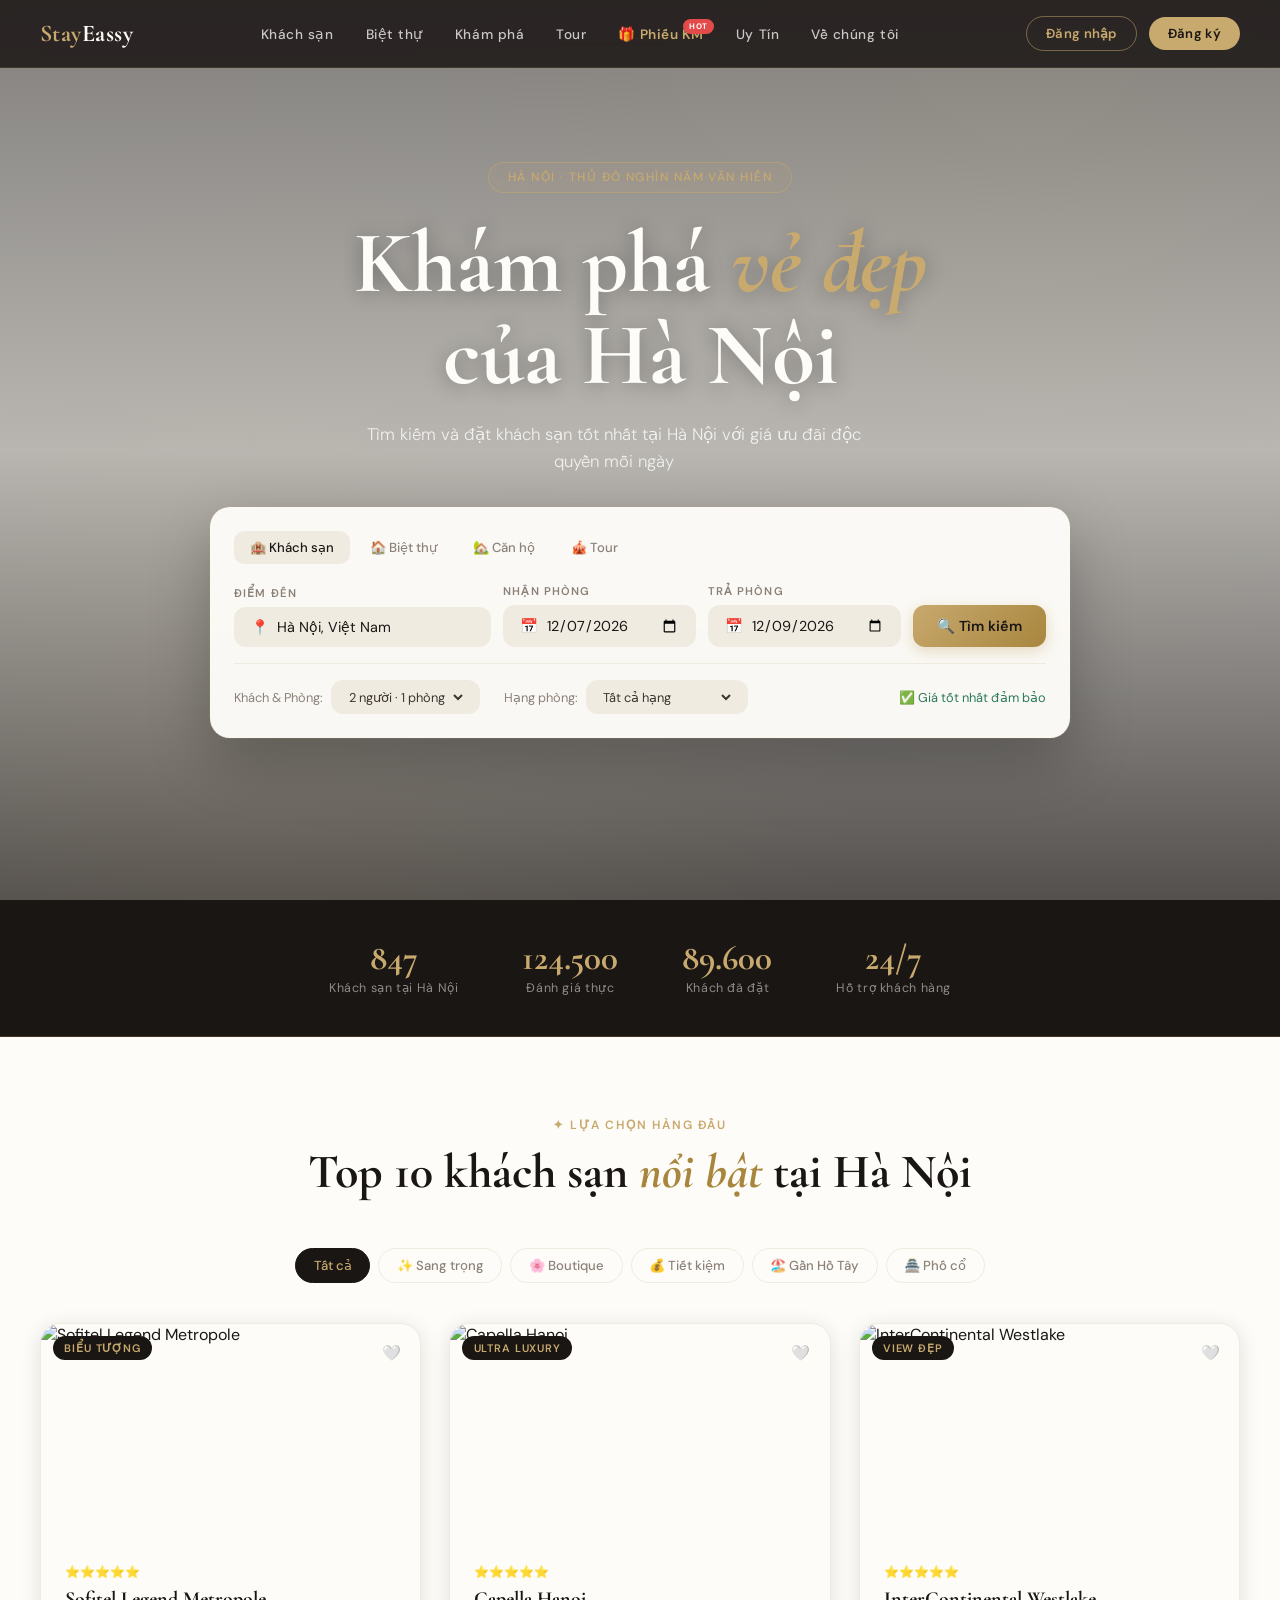
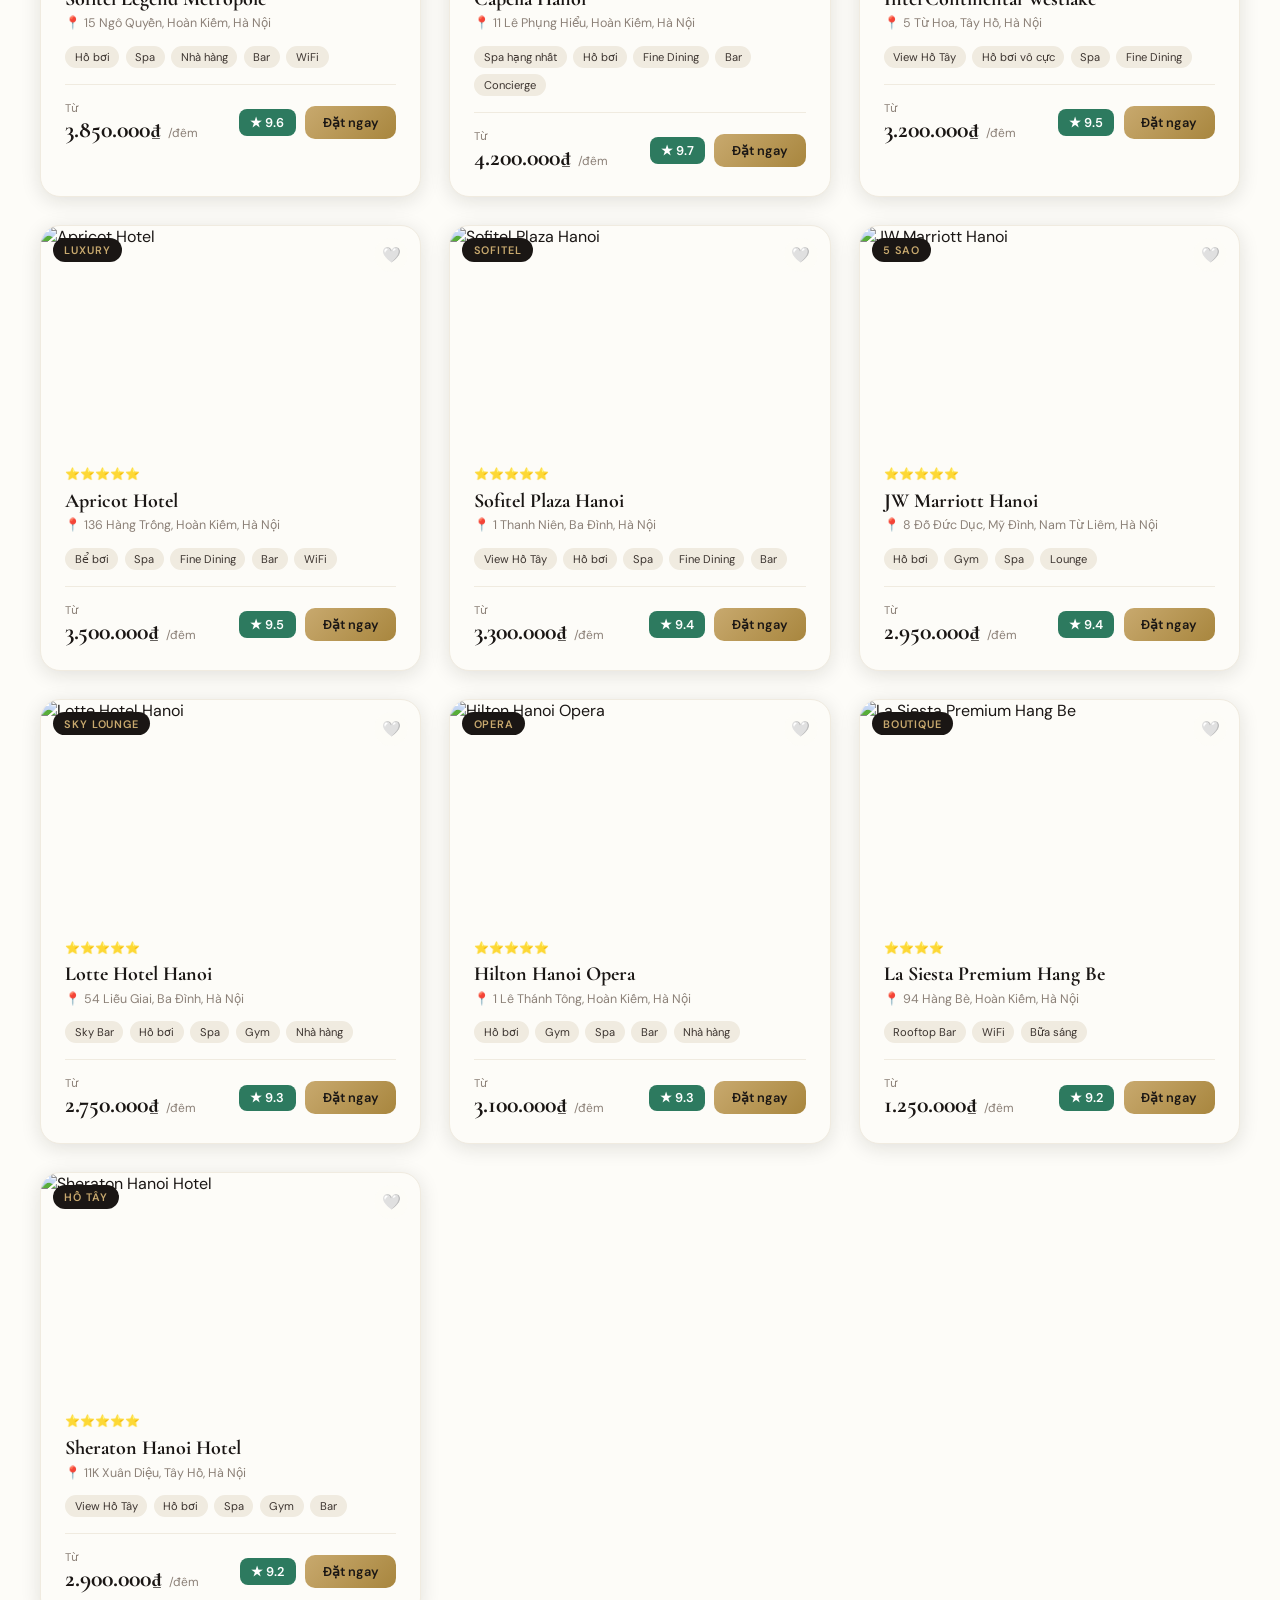
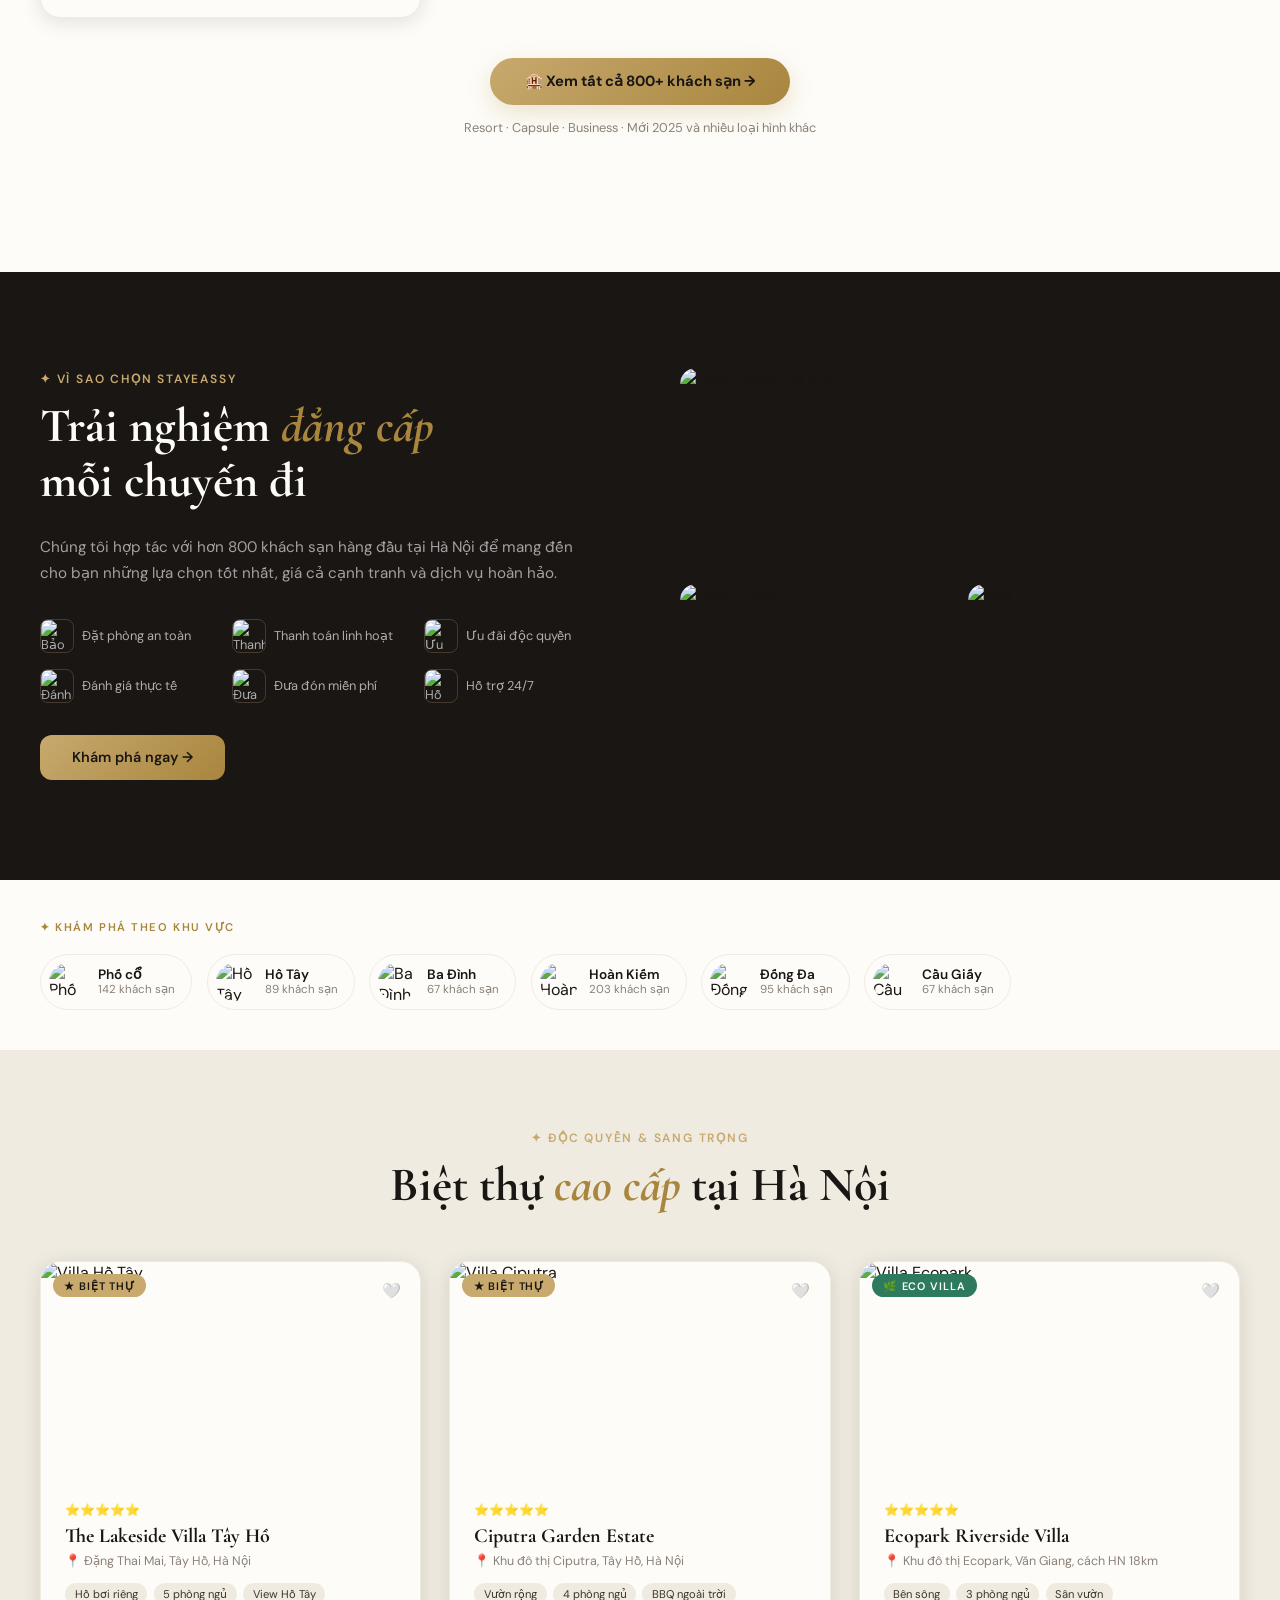
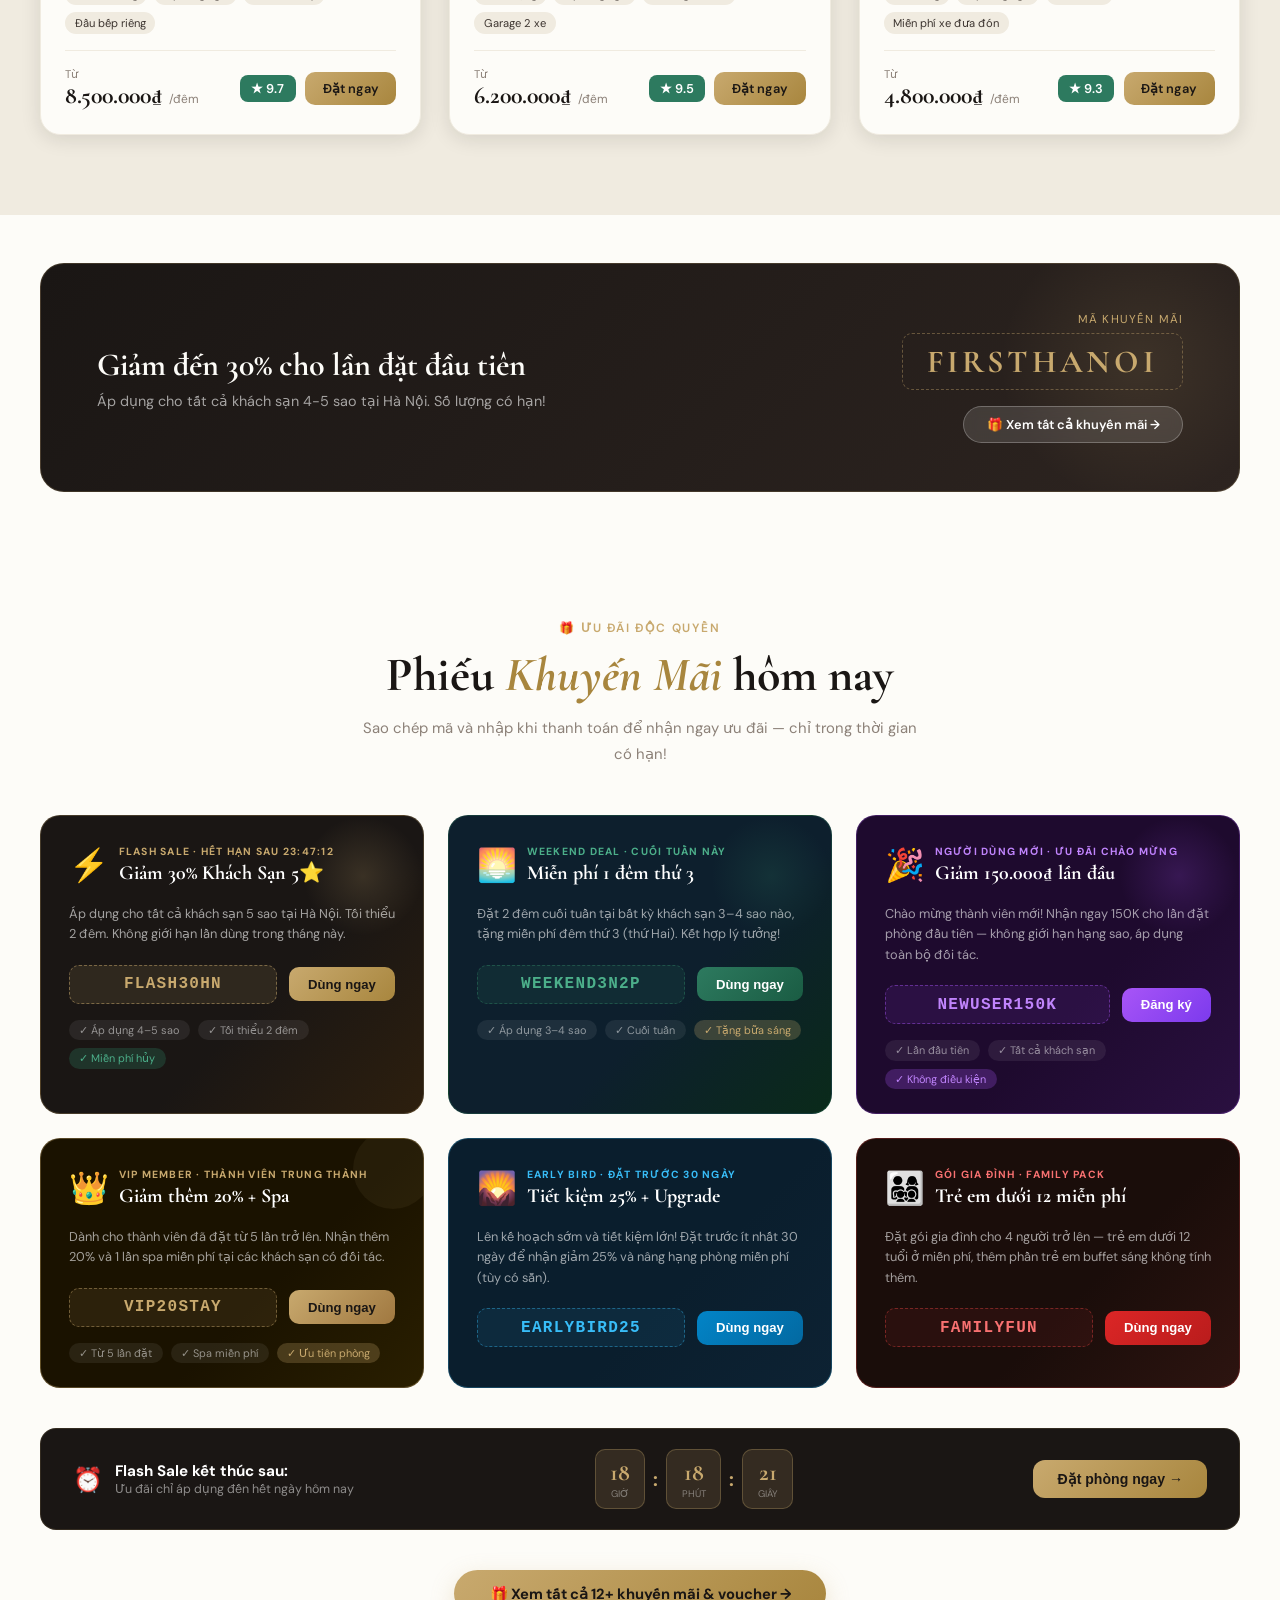
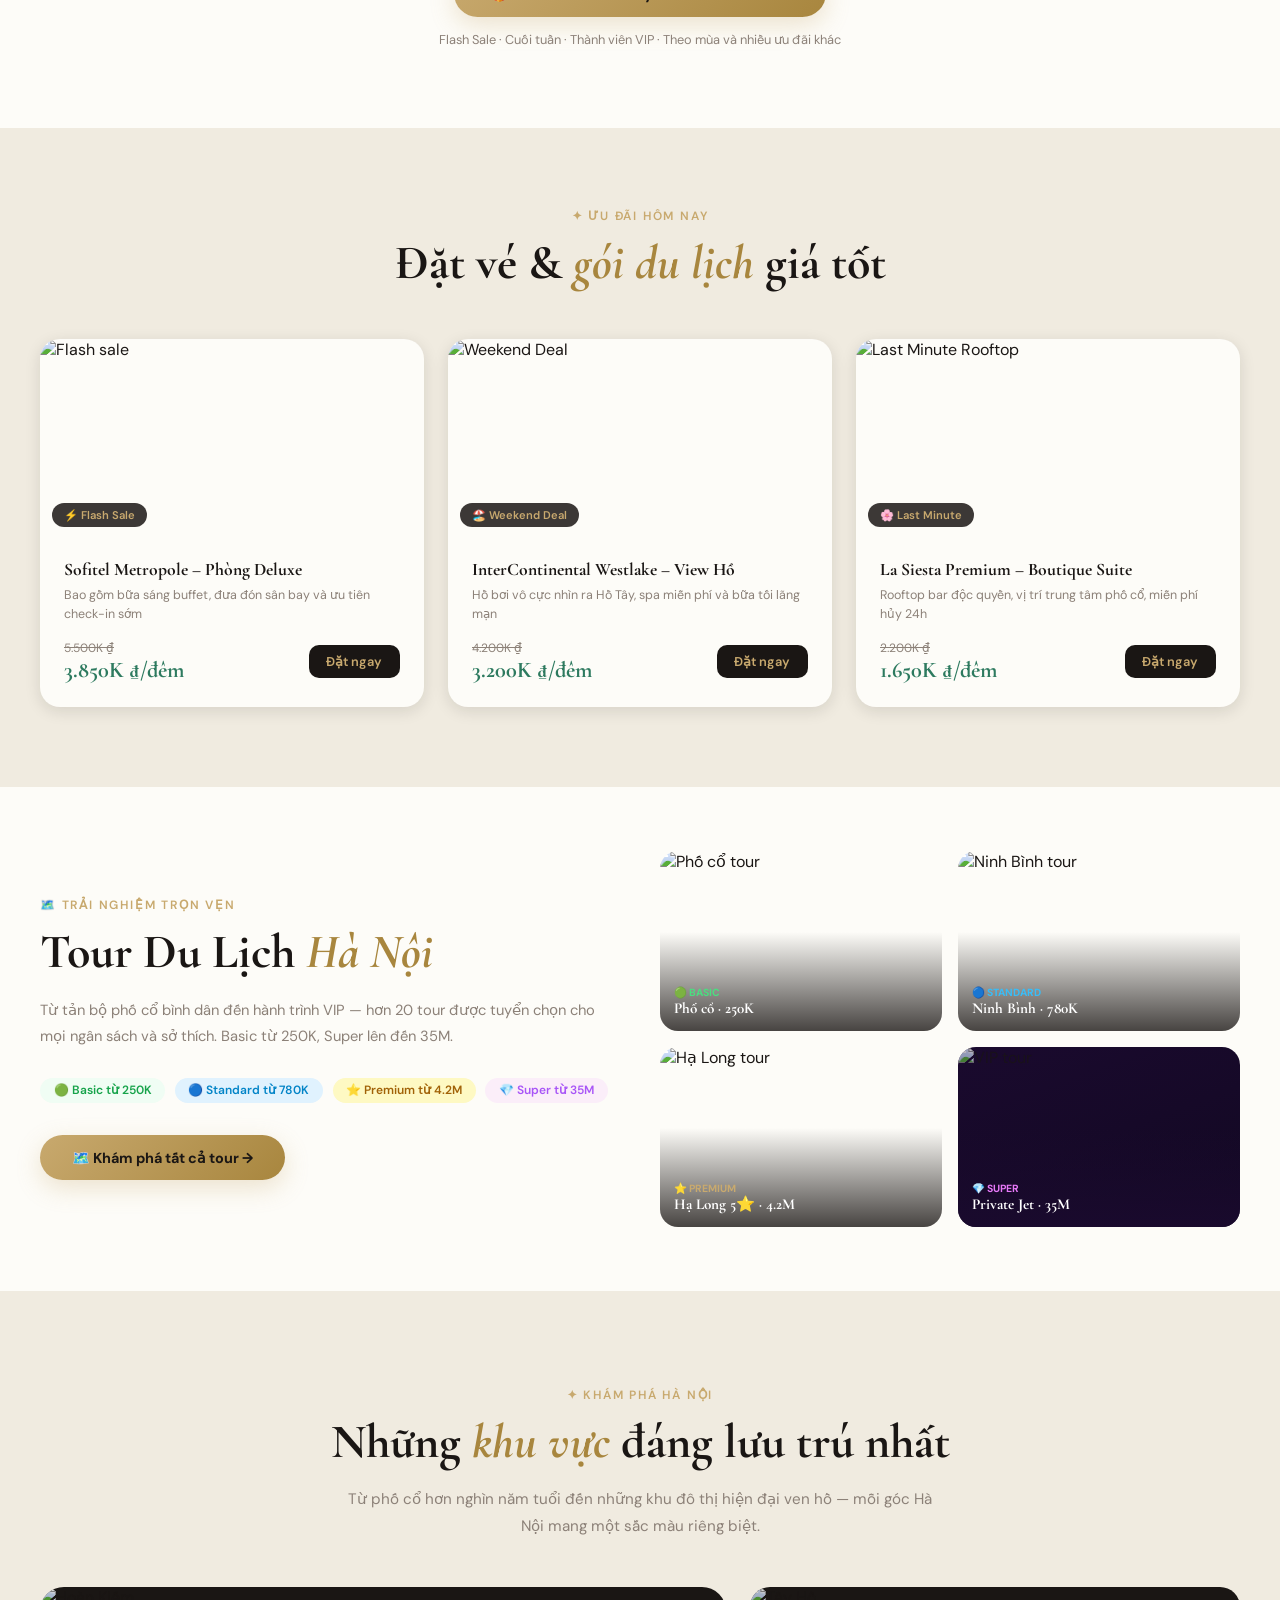
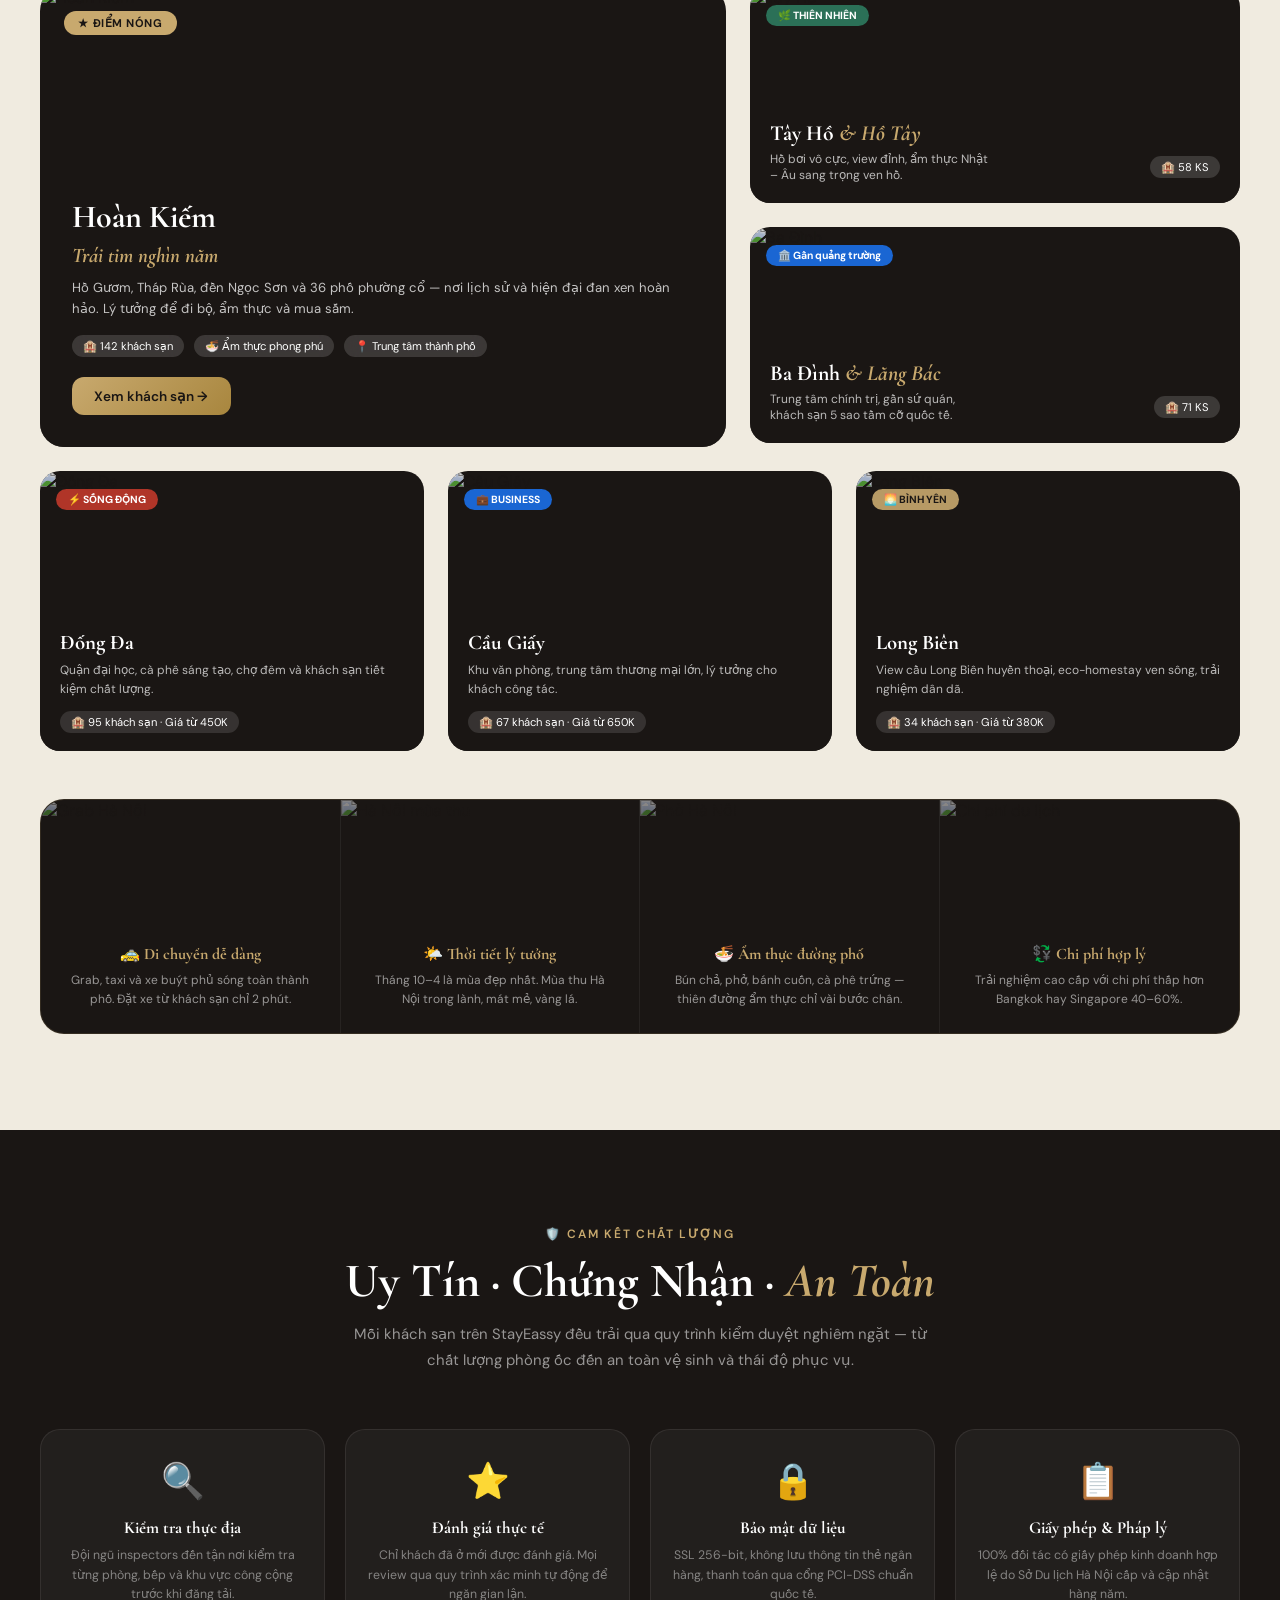
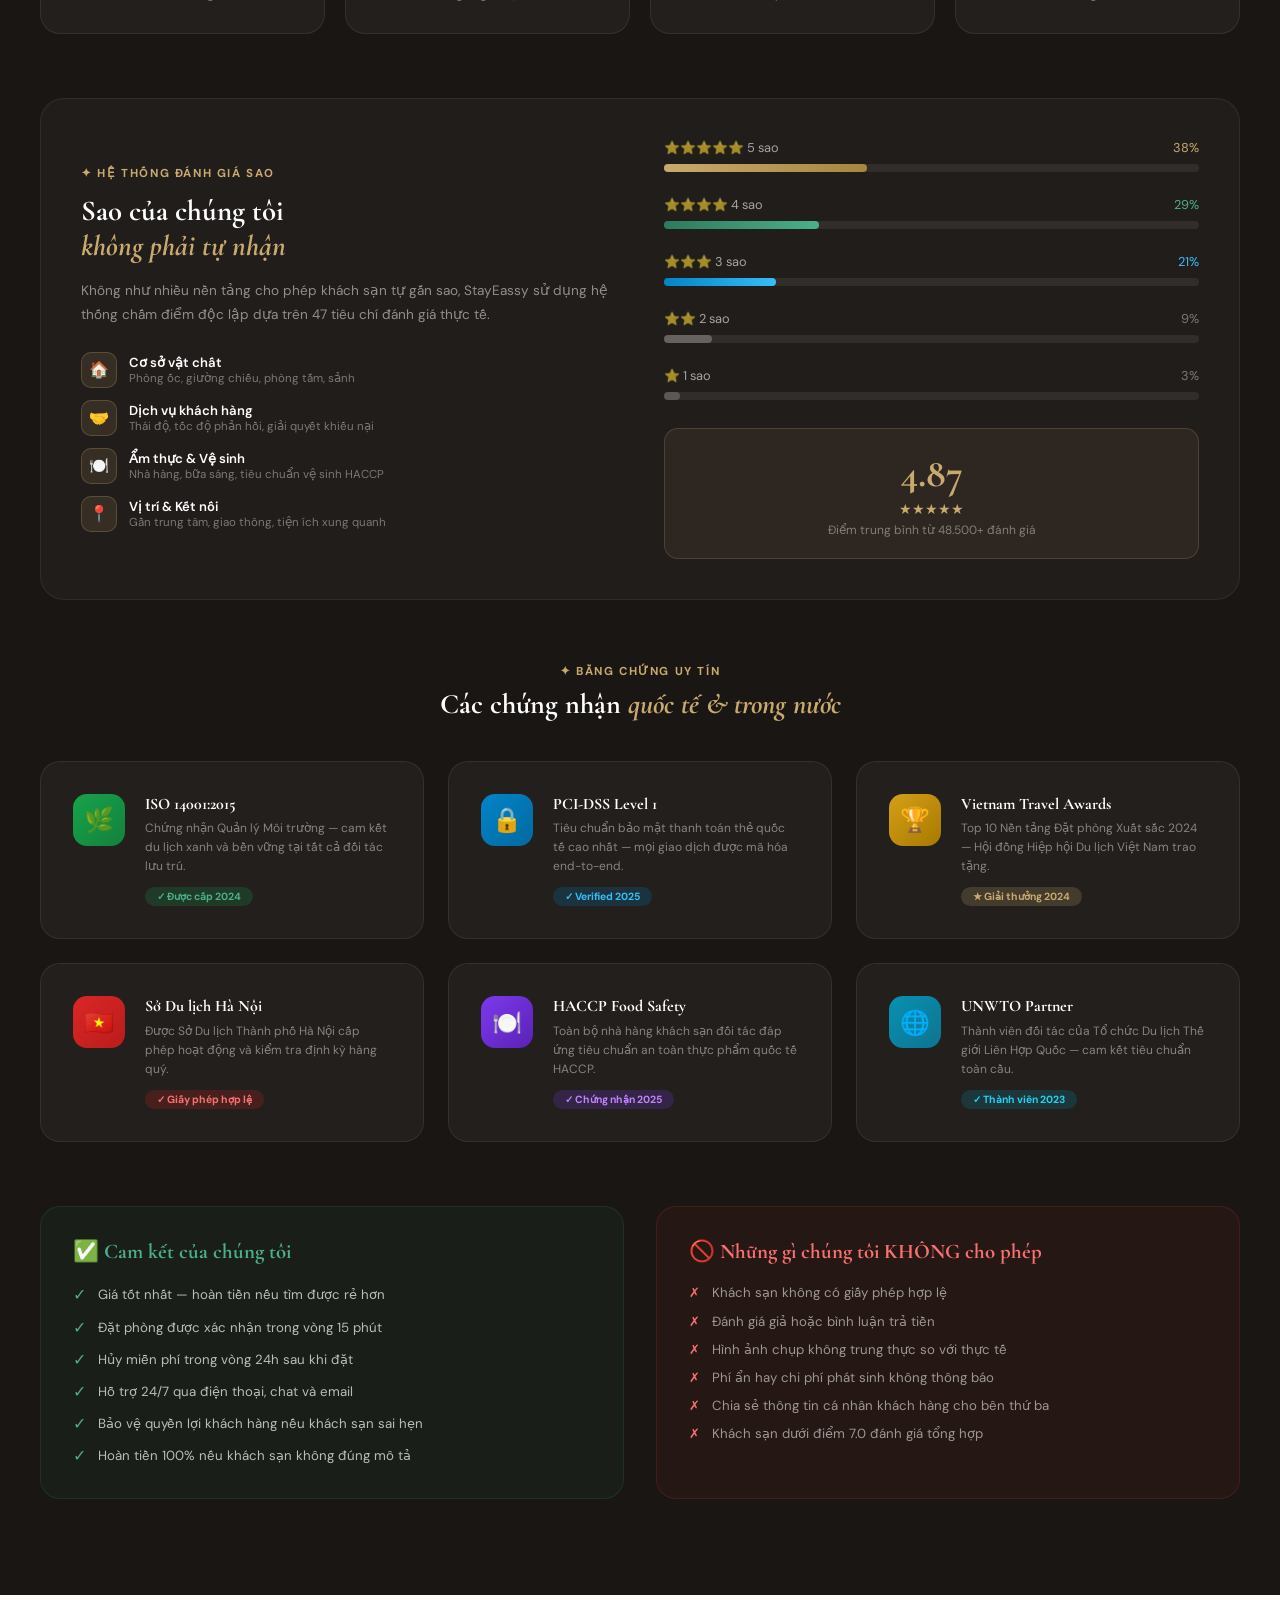
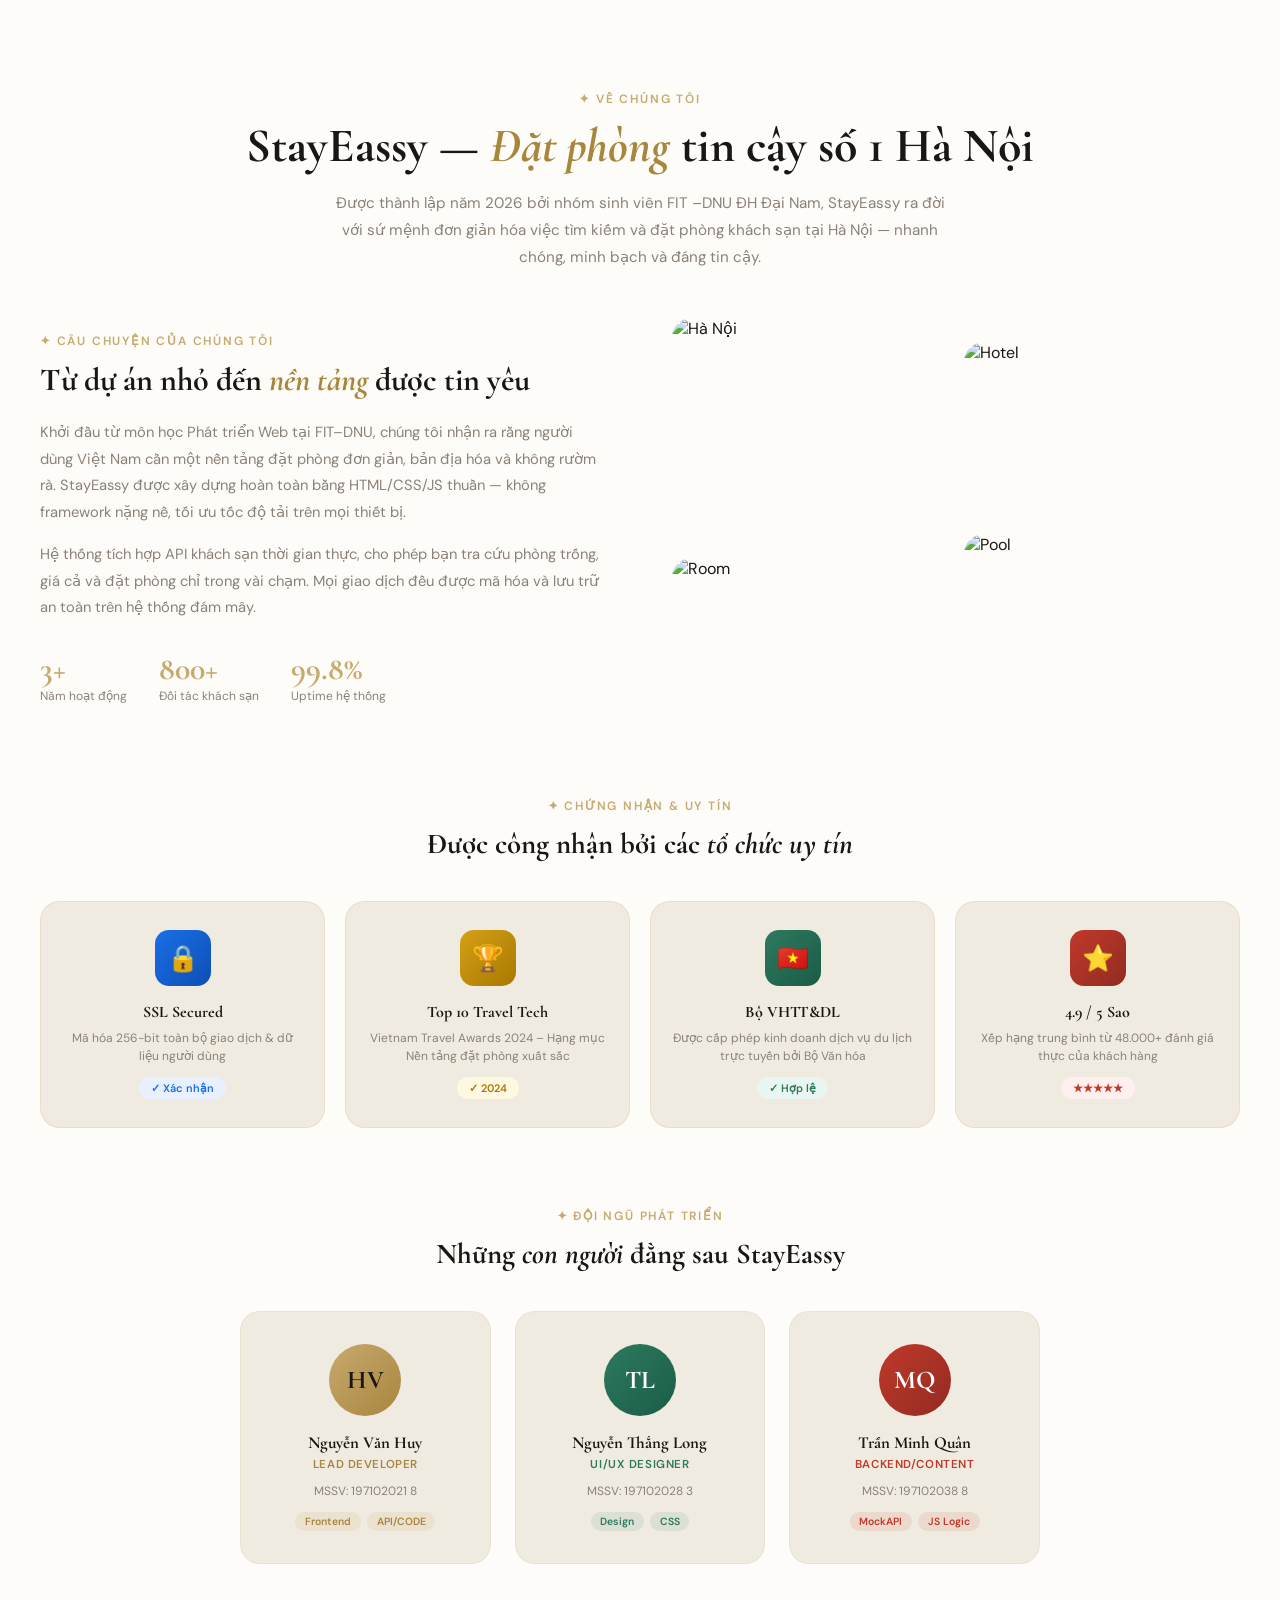
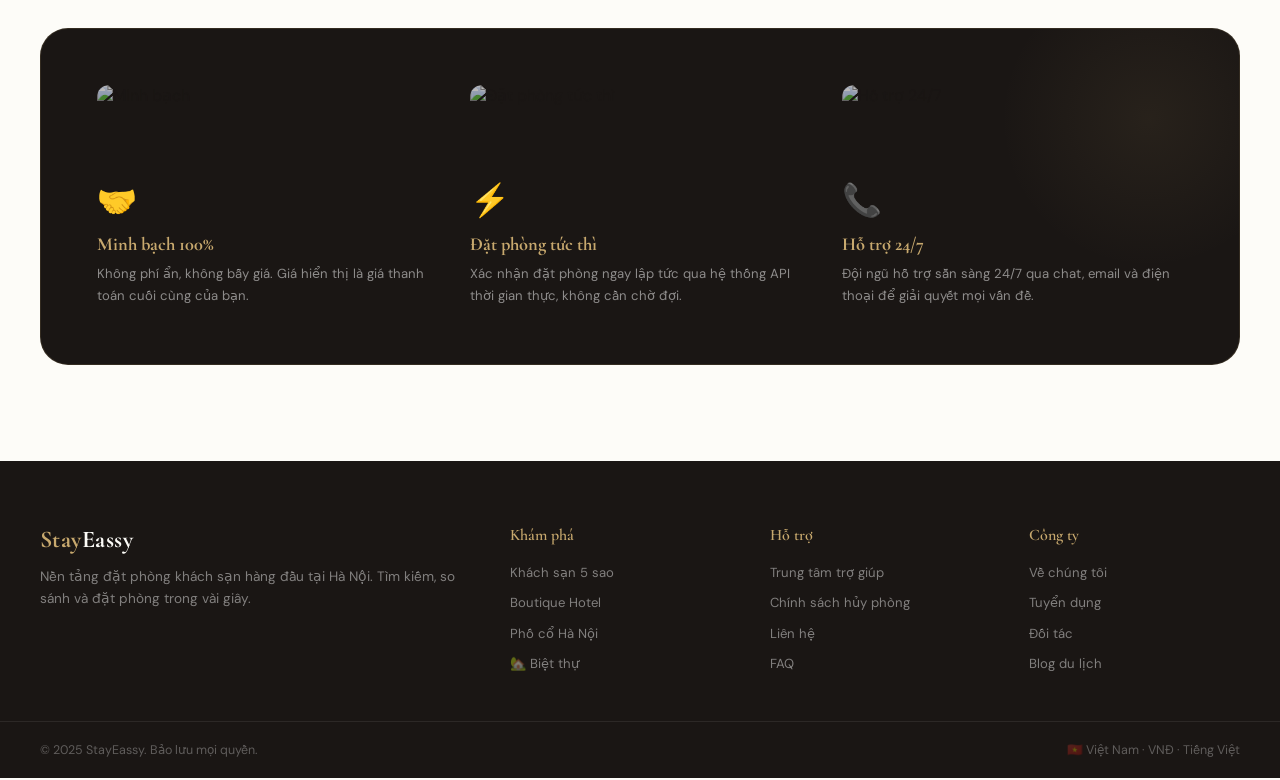
==== commit 3f43db6f: "update" ====
--- a/index.html
+++ b/index.html
@@ -3,9 +3,23 @@
   <head>
     <meta charset="UTF-8" />
     <meta name="viewport" content="width=device-width, initial-scale=1.0" />
-    <title>StayEassy– Khám phá Hà Nội theo cách của bạn</title>
+    <meta
+      name="description"
+      content="StayEassy – Đặt phòng khách sạn tốt nhất tại Hà Nội. Hơn 800 khách sạn, giá ưu đãi, xác nhận tức thì. Biệt thự, tour du lịch và phiếu khuyến mãi độc quyền."
+    />
+    <meta
+      name="keywords"
+      content="đặt phòng khách sạn Hà Nội, khách sạn Hà Nội, StayEassy, tour Hà Nội, biệt thự Hà Nội"
+    />
+    <meta name="theme-color" content="#1a1614" />
+    <title>StayEassy – Khám phá Hà Nội theo cách của bạn</title>
+    <!-- Preconnect to cut latency -->
+    <link rel="preconnect" href="https://fonts.googleapis.com" />
+    <link rel="preconnect" href="https://fonts.gstatic.com" crossorigin />
+    <link rel="preconnect" href="https://images.unsplash.com" />
+    <meta name="robots" content="index, follow" />
     <link
-      href="https://fonts.googleapis.com/css2?family=Cormorant+Garamond:ital,wght@0,400;0,600;0,700;1,400;1,600&family=DM+Sans:wght@300;400;500;600&display=swap"
+      href="https://fonts.googleapis.com/css2?family=Cormorant+Garamond:ital,wght@0,400;0,600;0,700;1,400;1,600&family=DM+Sans:wght@300;400;500;600&display=swap&font-display=swap"
       rel="stylesheet"
     />
     <link rel="stylesheet" href="./css/styles.css" />
@@ -15,9 +29,37 @@
     <nav id="mainNav">
       <div class="nav-logo">Stay<span>Eassy</span></div>
       <ul class="nav-links">
-        <li><a href="#hotels">Khách sạn</a></li>
+        <li><a href="hotels-all.html">Khách sạn</a></li>
         <li><a href="#villas">Biệt thự</a></li>
-        <li><a href="#offers">Tour</a></li>
+        <li><a href="#explore">Khám phá</a></li>
+        <li><a href="tours.html">Tour</a></li>
+        <li style="position: relative">
+          <a
+            href="#"
+            onclick="
+              openPromoPage();
+              return false;
+            "
+            id="navPromoLink"
+            style="color: var(--gold); font-weight: 600"
+            >🎁 Phiếu KM<span
+              style="
+                position: absolute;
+                top: -4px;
+                right: -10px;
+                background: #e24b4a;
+                color: #fff;
+                font-size: 0.5rem;
+                font-weight: 700;
+                padding: 0.08rem 0.38rem;
+                border-radius: 2rem;
+                line-height: 1.5;
+                pointer-events: none;
+              "
+              >HOT</span
+            ></a
+          >
+        </li>
         <li><a href="#about">Về chúng tôi</a></li>
       </ul>
       <div
@@ -37,6 +79,14 @@
         </button>
         <button class="nav-cta" onclick="openAuth('register')">Đăng ký</button>
       </div>
+      <button
+        class="nav-toggle"
+        id="navToggleBtn"
+        onclick="toggleMobileNav()"
+        aria-label="Menu"
+      >
+        <span></span><span></span><span></span>
+      </button>
       <div id="navUserArea" style="display: none; position: relative">
         <button
           onclick="toggleUserMenu()"
@@ -190,6 +240,34 @@
               "
             ></div>
             <button
+              onclick="openAdminPanel()"
+              style="
+                width: 100%;
+                text-align: left;
+                padding: 0.65rem 1.25rem;
+                border: none;
+                background: transparent;
+                font-size: 0.875rem;
+                color: var(--ink);
+                cursor: pointer;
+                display: flex;
+                align-items: center;
+                gap: 0.6rem;
+                transition: background 0.15s;
+              "
+              onmouseover="this.style.background = 'var(--parchment)'"
+              onmouseout="this.style.background = 'transparent'"
+            >
+              ⚙️ Quản lý Admin
+            </button>
+            <div
+              style="
+                height: 1px;
+                background: var(--parchment);
+                margin: 0.25rem 0;
+              "
+            ></div>
+            <button
               onclick="logout()"
               style="
                 width: 100%;
@@ -214,6 +292,11 @@
         </div>
       </div>
     </nav>
+    <div
+      class="mobile-nav-overlay"
+      id="mobileNavOverlay"
+      onclick="toggleMobileNav(false)"
+    ></div>
 
     <!-- ── HERO ── -->
     <div class="hero">
@@ -298,12 +381,7 @@
               <input type="date" id="checkout" />
             </div>
           </div>
-          <button
-            class="search-btn"
-            onclick="showToast('🔍 Đang tìm kiếm khách sạn tốt nhất...')"
-          >
-            🔍 Tìm kiếm
-          </button>
+          <button class="search-btn" onclick="doSearch()">🔍 Tìm kiếm</button>
         </div>
         <div
           style="
@@ -322,6 +400,7 @@
             >
             <div class="search-input-wrap" style="padding: 0.4rem 0.8rem">
               <select
+                id="searchGuests"
                 style="
                   font-size: 0.8rem;
                   color: var(--ink-soft);
@@ -343,6 +422,7 @@
             >
             <div class="search-input-wrap" style="padding: 0.4rem 0.8rem">
               <select
+                id="searchStars"
                 style="
                   font-size: 0.8rem;
                   color: var(--ink-soft);
@@ -399,7 +479,9 @@
     <section id="hotels">
       <div class="section-header reveal">
         <div class="section-eyebrow">✦ Lựa chọn hàng đầu</div>
-        <h2 class="section-title">Khách sạn <em>nổi bật</em> tại Hà Nội</h2>
+        <h2 class="section-title">
+          Top 10 khách sạn <em>nổi bật</em> tại Hà Nội
+        </h2>
       </div>
       <div class="filter-pills reveal">
         <button class="pill active" onclick="filterHotels(this, 'all')">
@@ -422,6 +504,42 @@
         </button>
       </div>
       <div class="hotel-grid" id="hotelGrid"></div>
+      <div
+        style="text-align: center; margin-top: 2.5rem; padding-bottom: 3.5rem"
+      >
+        <a
+          href="hotels-all.html"
+          style="
+            display: inline-flex;
+            align-items: center;
+            gap: 0.65rem;
+            padding: 0.85rem 2.2rem;
+            background: linear-gradient(135deg, var(--gold), var(--gold-dark));
+            border-radius: 2rem;
+            font-weight: 700;
+            font-size: 0.92rem;
+            color: var(--ink);
+            text-decoration: none;
+            box-shadow: 0 8px 24px rgba(200, 169, 110, 0.3);
+            transition:
+              transform 0.2s,
+              box-shadow 0.2s;
+          "
+          onmouseover="
+            this.style.transform = 'translateY(-2px)';
+            this.style.boxShadow = '0 14px 36px rgba(200,169,110,.4)';
+          "
+          onmouseout="
+            this.style.transform = '';
+            this.style.boxShadow = '0 8px 24px rgba(200,169,110,.3)';
+          "
+        >
+          🏨 Xem tất cả 800+ khách sạn →
+        </a>
+        <p style="margin-top: 0.85rem; font-size: 0.8rem; color: var(--mist)">
+          Resort · Capsule · Business · Mới 2025 và nhiều loại hình khác
+        </p>
+      </div>
     </section>
 
     <!-- ── HIGHLIGHT ── -->
@@ -439,28 +557,58 @@
           </p>
           <div class="highlight-features">
             <div class="hf-item">
-              <div class="hf-icon">🔒</div>
-              Đặt phòng an toàn
+              <div class="hf-icon-img">
+                <img
+                  src="https://images.unsplash.com/photo-1563013544-824ae1b704d3?w=80&q=80"
+                  alt="Bảo mật"
+                />
+              </div>
+              <span>Đặt phòng an toàn</span>
             </div>
             <div class="hf-item">
-              <div class="hf-icon">💳</div>
-              Thanh toán linh hoạt
+              <div class="hf-icon-img">
+                <img
+                  src="https://images.unsplash.com/photo-1556742393-d75f468bfcb0?w=80&q=80"
+                  alt="Thanh toán"
+                />
+              </div>
+              <span>Thanh toán linh hoạt</span>
             </div>
             <div class="hf-item">
-              <div class="hf-icon">🎁</div>
-              Ưu đãi độc quyền
+              <div class="hf-icon-img">
+                <img
+                  src="https://images.unsplash.com/photo-1607082348824-0a96f2a4b9da?w=80&q=80"
+                  alt="Ưu đãi"
+                />
+              </div>
+              <span>Ưu đãi độc quyền</span>
             </div>
             <div class="hf-item">
-              <div class="hf-icon">⭐</div>
-              Đánh giá thực tế
+              <div class="hf-icon-img">
+                <img
+                  src="https://images.unsplash.com/photo-1516321318423-f06f85e504b3?w=80&q=80"
+                  alt="Đánh giá"
+                />
+              </div>
+              <span>Đánh giá thực tế</span>
             </div>
             <div class="hf-item">
-              <div class="hf-icon">🚗</div>
-              Đưa đón miễn phí
+              <div class="hf-icon-img">
+                <img
+                  src="https://images.unsplash.com/photo-1449965408869-eaa3f722e40d?w=80&q=80"
+                  alt="Đưa đón"
+                />
+              </div>
+              <span>Đưa đón miễn phí</span>
             </div>
             <div class="hf-item">
-              <div class="hf-icon">📞</div>
-              Hỗ trợ 24/7
+              <div class="hf-icon-img">
+                <img
+                  src="https://images.unsplash.com/photo-1423666639041-f56000c27a9a?w=80&q=80"
+                  alt="Hỗ trợ"
+                />
+              </div>
+              <span>Hỗ trợ 24/7</span>
             </div>
           </div>
           <a href="#hotels" class="btn-primary">Khám phá ngay →</a>
@@ -471,6 +619,7 @@
               src="https://images.unsplash.com/photo-1582719478250-c89cae4dc85b?w=700&q=80"
               alt="Hotel lobby Hà Nội"
               loading="lazy"
+              decoding="async"
             />
           </div>
           <div class="himg">
@@ -478,6 +627,7 @@
               src="https://images.unsplash.com/photo-1571003123894-1f0594d2b5d9?w=500&q=80"
               alt="Hotel room"
               loading="lazy"
+              decoding="async"
             />
           </div>
           <div class="himg">
@@ -485,69 +635,79 @@
               src="https://images.unsplash.com/photo-1544161515-4ab6ce6db874?w=500&q=80"
               alt="Spa"
               loading="lazy"
+              decoding="async"
             />
           </div>
         </div>
       </div>
     </div>
 
-    <!-- ── NEIGHBORHOODS ── -->
-    <section>
-      <div class="section-header reveal">
-        <div class="section-eyebrow">✦ Khu vực</div>
-        <h2 class="section-title">Khám phá theo <em>khu vực</em></h2>
+    <!-- ── AREA QUICK LINKS ── -->
+    <div class="area-strip reveal">
+      <div class="area-strip-label">✦ Khám phá theo khu vực</div>
+      <div class="area-strip-pills">
+        <a href="#explore" class="area-pill">
+          <span class="area-pill-img"
+            ><img
+              src="https://kyuchoian.com/userfiles/image/tour/hoi-an/2020/bo-anh-dep-hoi-an/pho-co/tren-cao/hoi-an-tren-cao-1.jpg"
+              alt="Phố cổ"
+          /></span>
+          <span class="area-pill-info"
+            ><strong>Phố cổ</strong><em>142 khách sạn</em></span
+          >
+        </a>
+        <a href="#explore" class="area-pill">
+          <span class="area-pill-img"
+            ><img
+              src="https://vongxuahotel.com/UploadFile//News/Hồ%20tây/ho_tay_1_070614_EINM.jpg"
+              alt="Hồ Tây"
+          /></span>
+          <span class="area-pill-info"
+            ><strong>Hồ Tây</strong><em>89 khách sạn</em></span
+          >
+        </a>
+        <a href="#explore" class="area-pill">
+          <span class="area-pill-img"
+            ><img
+              src="https://admin.propertyplus.vn/Files/phuong-ba-dinh-2.webp"
+              alt="Ba Đình"
+          /></span>
+          <span class="area-pill-info"
+            ><strong>Ba Đình</strong><em>67 khách sạn</em></span
+          >
+        </a>
+        <a href="#explore" class="area-pill">
+          <span class="area-pill-img"
+            ><img
+              src="https://www.vietourist.com.vn/public/frontend/uploads/kceditor/images/hoàn%20kiếm.jpg"
+              alt="Hoàn Kiếm"
+          /></span>
+          <span class="area-pill-info"
+            ><strong>Hoàn Kiếm</strong><em>203 khách sạn</em></span
+          >
+        </a>
+        <a href="#explore" class="area-pill">
+          <span class="area-pill-img"
+            ><img
+              src="https://s-aicmscdn.vietnamhoinhap.vn/vnhn-media/21/5/26/img_2021-05-26_1622005248.jpg?md5=9tyOUSknR51cyWx0ArKTNg&expires=1782077876"
+              alt="Đống Đa"
+          /></span>
+          <span class="area-pill-info"
+            ><strong>Đống Đa</strong><em>95 khách sạn</em></span
+          >
+        </a>
+        <a href="#explore" class="area-pill">
+          <span class="area-pill-img"
+            ><img
+              src="https://ik.imagekit.io/tvlk/blog/2023/10/cong-vien-cau-giay-1.jpg"
+              alt="Cầu Giấy"
+          /></span>
+          <span class="area-pill-info"
+            ><strong>Cầu Giấy</strong><em>67 khách sạn</em></span
+          >
+        </a>
       </div>
-      <div class="nbr-grid reveal">
-        <div class="nbr-card" onclick="showToast('🏯 Đang lọc: Phố cổ Hà Nội')">
-          <img
-            src="https://images.unsplash.com/photo-1509030450996-dd1a26dda07a?w=900&q=80"
-            alt="Phố cổ Hà Nội"
-            loading="lazy"
-          />
-          <div class="nbr-overlay"></div>
-          <div class="nbr-info">
-            <div class="nbr-name">Phố cổ</div>
-            <div class="nbr-count">142 khách sạn</div>
-          </div>
-        </div>
-        <div class="nbr-card" onclick="showToast('🌊 Đang lọc: Hồ Tây')">
-          <img
-            src="https://images.unsplash.com/photo-1583417319070-4a69db38a482?w=600&q=80"
-            alt="Hồ Tây"
-            loading="lazy"
-          />
-          <div class="nbr-overlay"></div>
-          <div class="nbr-info">
-            <div class="nbr-name">Hồ Tây</div>
-            <div class="nbr-count">89 khách sạn</div>
-          </div>
-        </div>
-        <div class="nbr-card" onclick="showToast('🏙️ Đang lọc: Ba Đình')">
-          <img
-            src="https://images.unsplash.com/photo-1599707367072-cd6ada2bc375?w=600&q=80"
-            alt="Ba Đình"
-            loading="lazy"
-          />
-          <div class="nbr-overlay"></div>
-          <div class="nbr-info">
-            <div class="nbr-name">Ba Đình</div>
-            <div class="nbr-count">67 khách sạn</div>
-          </div>
-        </div>
-        <div class="nbr-card" onclick="showToast('🛍️ Đang lọc: Hoàn Kiếm')">
-          <img
-            src="https://images.unsplash.com/photo-1528360983277-13d401cdc186?w=600&q=80"
-            alt="Hoàn Kiếm"
-            loading="lazy"
-          />
-          <div class="nbr-overlay"></div>
-          <div class="nbr-info">
-            <div class="nbr-name">Hoàn Kiếm</div>
-            <div class="nbr-count">203 khách sạn</div>
-          </div>
-        </div>
-      </div>
-    </section>
+    </div>
 
     <!-- ── VILLA SECTION ── -->
     <section
@@ -578,6 +738,7 @@
               src="https://images.unsplash.com/photo-1613977257363-707ba9348227?w=700&q=85"
               alt="Villa Hồ Tây"
               loading="lazy"
+              decoding="async"
             />
             <div
               class="hotel-badge"
@@ -636,6 +797,7 @@
               src="https://images.unsplash.com/photo-1600596542815-ffad4c1539a9?w=700&q=85"
               alt="Villa Ciputra"
               loading="lazy"
+              decoding="async"
             />
             <div
               class="hotel-badge"
@@ -696,6 +858,7 @@
               src="https://images.unsplash.com/photo-1580587771525-78b9dba3b914?w=700&q=85"
               alt="Villa Ecopark"
               loading="lazy"
+              decoding="async"
             />
             <div
               class="hotel-badge"
@@ -751,6 +914,7 @@
     <!-- ── PROMO ── -->
     <div class="promo-section reveal">
       <div class="promo-banner">
+        <div class="promo-banner-bg"></div>
         <div class="promo-text">
           <h2>Giảm đến 30% cho lần đặt đầu tiên</h2>
           <p>
@@ -765,9 +929,1074 @@
           >
             FIRSTHANOI
           </div>
+          <a
+            href="promotions.html"
+            style="
+              display: inline-block;
+              margin-top: 1rem;
+              padding: 0.55rem 1.4rem;
+              background: rgba(255, 255, 255, 0.12);
+              border: 1.5px solid rgba(255, 255, 255, 0.25);
+              border-radius: 2rem;
+              font-size: 0.8rem;
+              font-weight: 600;
+              color: #fff;
+              text-decoration: none;
+              transition: background 0.2s;
+              backdrop-filter: blur(6px);
+            "
+            onmouseover="this.style.background = 'rgba(255,255,255,.22)'"
+            onmouseout="this.style.background = 'rgba(255,255,255,.12)'"
+          >
+            🎁 Xem tất cả khuyến mãi →
+          </a>
         </div>
       </div>
     </div>
+
+    <!-- ── VOUCHER / COUPON SECTION ── -->
+    <section
+      id="vouchers"
+      style="padding: 5rem 2.5rem; background: var(--white)"
+    >
+      <div style="max-width: 1280px; margin: 0 auto">
+        <div class="section-header reveal">
+          <div class="section-eyebrow">🎁 Ưu đãi độc quyền</div>
+          <h2 class="section-title">Phiếu <em>Khuyến Mãi</em> hôm nay</h2>
+          <p
+            style="
+              max-width: 560px;
+              margin: 0.75rem auto 0;
+              color: var(--mist);
+              font-size: 0.93rem;
+              line-height: 1.75;
+            "
+          >
+            Sao chép mã và nhập khi thanh toán để nhận ngay ưu đãi — chỉ trong
+            thời gian có hạn!
+          </p>
+        </div>
+
+        <!-- Voucher Grid -->
+        <div
+          style="
+            display: grid;
+            grid-template-columns: repeat(auto-fill, minmax(300px, 1fr));
+            gap: 1.5rem;
+            margin-top: 2.5rem;
+          "
+          class="reveal"
+        >
+          <!-- Voucher 1 – Flash -->
+          <div
+            style="
+              position: relative;
+              border-radius: 20px;
+              overflow: hidden;
+              background: linear-gradient(135deg, #1a1614 60%, #2d1f0e);
+              border: 1px solid rgba(200, 169, 110, 0.25);
+              padding: 1.75rem 1.75rem 1.5rem;
+            "
+          >
+            <div
+              style="
+                position: absolute;
+                top: 0;
+                right: 0;
+                width: 120px;
+                height: 120px;
+                background: radial-gradient(
+                  circle,
+                  rgba(200, 169, 110, 0.18) 0%,
+                  transparent 70%
+                );
+                pointer-events: none;
+              "
+            ></div>
+            <div
+              style="
+                display: flex;
+                align-items: center;
+                gap: 0.6rem;
+                margin-bottom: 1.1rem;
+              "
+            >
+              <span style="font-size: 2rem">⚡</span>
+              <div>
+                <div
+                  style="
+                    font-size: 0.65rem;
+                    font-weight: 700;
+                    letter-spacing: 0.12em;
+                    color: var(--gold);
+                    text-transform: uppercase;
+                  "
+                >
+                  Flash Sale · Hết hạn sau 23:47:12
+                </div>
+                <div
+                  style="
+                    font-family: &quot;Cormorant Garamond&quot;, serif;
+                    font-size: 1.25rem;
+                    font-weight: 700;
+                    color: #fff;
+                    margin-top: 0.15rem;
+                  "
+                >
+                  Giảm 30% Khách Sạn 5⭐
+                </div>
+              </div>
+            </div>
+            <p
+              style="
+                font-size: 0.8rem;
+                color: rgba(255, 255, 255, 0.6);
+                line-height: 1.6;
+                margin-bottom: 1.25rem;
+              "
+            >
+              Áp dụng cho tất cả khách sạn 5 sao tại Hà Nội. Tối thiểu 2 đêm.
+              Không giới hạn lần dùng trong tháng này.
+            </p>
+            <div style="display: flex; align-items: center; gap: 0.75rem">
+              <div
+                onclick="
+                  navigator.clipboard &&
+                    navigator.clipboard.writeText('FLASH30HN');
+                  showToast('✅ Đã sao chép mã FLASH30HN!');
+                "
+                style="
+                  flex: 1;
+                  background: rgba(200, 169, 110, 0.12);
+                  border: 1.5px dashed rgba(200, 169, 110, 0.5);
+                  border-radius: 10px;
+                  padding: 0.6rem 1rem;
+                  font-family: monospace;
+                  font-size: 1rem;
+                  font-weight: 700;
+                  color: var(--gold);
+                  cursor: pointer;
+                  text-align: center;
+                  letter-spacing: 0.08em;
+                  transition: background 0.2s;
+                "
+                onmouseover="this.style.background = 'rgba(200,169,110,.22)'"
+                onmouseout="this.style.background = 'rgba(200,169,110,.12)'"
+              >
+                FLASH30HN
+              </div>
+              <button
+                onclick="showToast('⚡ Mã đã áp dụng! Hãy chọn phòng →')"
+                style="
+                  padding: 0.6rem 1.2rem;
+                  background: linear-gradient(
+                    135deg,
+                    var(--gold),
+                    var(--gold-dark)
+                  );
+                  border: none;
+                  border-radius: 10px;
+                  font-weight: 700;
+                  font-size: 0.82rem;
+                  color: var(--ink);
+                  cursor: pointer;
+                "
+              >
+                Dùng ngay
+              </button>
+            </div>
+            <div
+              style="
+                margin-top: 1rem;
+                display: flex;
+                gap: 0.5rem;
+                flex-wrap: wrap;
+              "
+            >
+              <span
+                style="
+                  font-size: 0.68rem;
+                  background: rgba(255, 255, 255, 0.07);
+                  color: rgba(255, 255, 255, 0.5);
+                  padding: 0.2rem 0.65rem;
+                  border-radius: 2rem;
+                "
+                >✓ Áp dụng 4–5 sao</span
+              >
+              <span
+                style="
+                  font-size: 0.68rem;
+                  background: rgba(255, 255, 255, 0.07);
+                  color: rgba(255, 255, 255, 0.5);
+                  padding: 0.2rem 0.65rem;
+                  border-radius: 2rem;
+                "
+                >✓ Tối thiểu 2 đêm</span
+              >
+              <span
+                style="
+                  font-size: 0.68rem;
+                  background: rgba(45, 122, 95, 0.3);
+                  color: #4caf8a;
+                  padding: 0.2rem 0.65rem;
+                  border-radius: 2rem;
+                "
+                >✓ Miễn phí hủy</span
+              >
+            </div>
+          </div>
+
+          <!-- Voucher 2 – Weekend -->
+          <div
+            style="
+              position: relative;
+              border-radius: 20px;
+              overflow: hidden;
+              background: linear-gradient(135deg, #0d1f2d 60%, #0a2a1a);
+              border: 1px solid rgba(45, 122, 95, 0.3);
+              padding: 1.75rem 1.75rem 1.5rem;
+            "
+          >
+            <div
+              style="
+                position: absolute;
+                top: 0;
+                right: 0;
+                width: 120px;
+                height: 120px;
+                background: radial-gradient(
+                  circle,
+                  rgba(45, 122, 95, 0.2) 0%,
+                  transparent 70%
+                );
+                pointer-events: none;
+              "
+            ></div>
+            <div
+              style="
+                display: flex;
+                align-items: center;
+                gap: 0.6rem;
+                margin-bottom: 1.1rem;
+              "
+            >
+              <span style="font-size: 2rem">🌅</span>
+              <div>
+                <div
+                  style="
+                    font-size: 0.65rem;
+                    font-weight: 700;
+                    letter-spacing: 0.12em;
+                    color: #4caf8a;
+                    text-transform: uppercase;
+                  "
+                >
+                  Weekend Deal · Cuối tuần này
+                </div>
+                <div
+                  style="
+                    font-family: &quot;Cormorant Garamond&quot;, serif;
+                    font-size: 1.25rem;
+                    font-weight: 700;
+                    color: #fff;
+                    margin-top: 0.15rem;
+                  "
+                >
+                  Miễn phí 1 đêm thứ 3
+                </div>
+              </div>
+            </div>
+            <p
+              style="
+                font-size: 0.8rem;
+                color: rgba(255, 255, 255, 0.6);
+                line-height: 1.6;
+                margin-bottom: 1.25rem;
+              "
+            >
+              Đặt 2 đêm cuối tuần tại bất kỳ khách sạn 3–4 sao nào, tặng miễn
+              phí đêm thứ 3 (thứ Hai). Kết hợp lý tưởng!
+            </p>
+            <div style="display: flex; align-items: center; gap: 0.75rem">
+              <div
+                onclick="
+                  navigator.clipboard &&
+                    navigator.clipboard.writeText('WEEKEND3N2P');
+                  showToast('✅ Đã sao chép mã WEEKEND3N2P!');
+                "
+                style="
+                  flex: 1;
+                  background: rgba(45, 122, 95, 0.15);
+                  border: 1.5px dashed rgba(45, 122, 95, 0.5);
+                  border-radius: 10px;
+                  padding: 0.6rem 1rem;
+                  font-family: monospace;
+                  font-size: 1rem;
+                  font-weight: 700;
+                  color: #4caf8a;
+                  cursor: pointer;
+                  text-align: center;
+                  letter-spacing: 0.08em;
+                  transition: background 0.2s;
+                "
+                onmouseover="this.style.background = 'rgba(45,122,95,.28)'"
+                onmouseout="this.style.background = 'rgba(45,122,95,.15)'"
+              >
+                WEEKEND3N2P
+              </div>
+              <button
+                onclick="showToast('🌅 Mã đã áp dụng! Hãy chọn phòng →')"
+                style="
+                  padding: 0.6rem 1.2rem;
+                  background: linear-gradient(135deg, #2d7a5f, #1a5c43);
+                  border: none;
+                  border-radius: 10px;
+                  font-weight: 700;
+                  font-size: 0.82rem;
+                  color: #fff;
+                  cursor: pointer;
+                "
+              >
+                Dùng ngay
+              </button>
+            </div>
+            <div
+              style="
+                margin-top: 1rem;
+                display: flex;
+                gap: 0.5rem;
+                flex-wrap: wrap;
+              "
+            >
+              <span
+                style="
+                  font-size: 0.68rem;
+                  background: rgba(255, 255, 255, 0.07);
+                  color: rgba(255, 255, 255, 0.5);
+                  padding: 0.2rem 0.65rem;
+                  border-radius: 2rem;
+                "
+                >✓ Áp dụng 3–4 sao</span
+              >
+              <span
+                style="
+                  font-size: 0.68rem;
+                  background: rgba(255, 255, 255, 0.07);
+                  color: rgba(255, 255, 255, 0.5);
+                  padding: 0.2rem 0.65rem;
+                  border-radius: 2rem;
+                "
+                >✓ Cuối tuần</span
+              >
+              <span
+                style="
+                  font-size: 0.68rem;
+                  background: rgba(200, 169, 110, 0.25);
+                  color: var(--gold);
+                  padding: 0.2rem 0.65rem;
+                  border-radius: 2rem;
+                "
+                >✓ Tặng bữa sáng</span
+              >
+            </div>
+          </div>
+
+          <!-- Voucher 3 – New User -->
+          <div
+            style="
+              position: relative;
+              border-radius: 20px;
+              overflow: hidden;
+              background: linear-gradient(135deg, #1e0a2e 60%, #2a1040);
+              border: 1px solid rgba(168, 85, 247, 0.25);
+              padding: 1.75rem 1.75rem 1.5rem;
+            "
+          >
+            <div
+              style="
+                position: absolute;
+                top: 0;
+                right: 0;
+                width: 120px;
+                height: 120px;
+                background: radial-gradient(
+                  circle,
+                  rgba(168, 85, 247, 0.18) 0%,
+                  transparent 70%
+                );
+                pointer-events: none;
+              "
+            ></div>
+            <div
+              style="
+                display: flex;
+                align-items: center;
+                gap: 0.6rem;
+                margin-bottom: 1.1rem;
+              "
+            >
+              <span style="font-size: 2rem">🎉</span>
+              <div>
+                <div
+                  style="
+                    font-size: 0.65rem;
+                    font-weight: 700;
+                    letter-spacing: 0.12em;
+                    color: #c084fc;
+                    text-transform: uppercase;
+                  "
+                >
+                  Người dùng mới · Ưu đãi chào mừng
+                </div>
+                <div
+                  style="
+                    font-family: &quot;Cormorant Garamond&quot;, serif;
+                    font-size: 1.25rem;
+                    font-weight: 700;
+                    color: #fff;
+                    margin-top: 0.15rem;
+                  "
+                >
+                  Giảm 150.000₫ lần đầu
+                </div>
+              </div>
+            </div>
+            <p
+              style="
+                font-size: 0.8rem;
+                color: rgba(255, 255, 255, 0.6);
+                line-height: 1.6;
+                margin-bottom: 1.25rem;
+              "
+            >
+              Chào mừng thành viên mới! Nhận ngay 150K cho lần đặt phòng đầu
+              tiên — không giới hạn hạng sao, áp dụng toàn bộ đối tác.
+            </p>
+            <div style="display: flex; align-items: center; gap: 0.75rem">
+              <div
+                onclick="
+                  navigator.clipboard &&
+                    navigator.clipboard.writeText('NEWUSER150K');
+                  showToast('✅ Đã sao chép mã NEWUSER150K!');
+                "
+                style="
+                  flex: 1;
+                  background: rgba(168, 85, 247, 0.1);
+                  border: 1.5px dashed rgba(168, 85, 247, 0.45);
+                  border-radius: 10px;
+                  padding: 0.6rem 1rem;
+                  font-family: monospace;
+                  font-size: 1rem;
+                  font-weight: 700;
+                  color: #c084fc;
+                  cursor: pointer;
+                  text-align: center;
+                  letter-spacing: 0.08em;
+                  transition: background 0.2s;
+                "
+                onmouseover="this.style.background = 'rgba(168,85,247,.22)'"
+                onmouseout="this.style.background = 'rgba(168,85,247,.1)'"
+              >
+                NEWUSER150K
+              </div>
+              <button
+                onclick="
+                  openAuth('register');
+                  showToast('🎉 Đăng ký để dùng mã!');
+                "
+                style="
+                  padding: 0.6rem 1.2rem;
+                  background: linear-gradient(135deg, #a855f7, #7c3aed);
+                  border: none;
+                  border-radius: 10px;
+                  font-weight: 700;
+                  font-size: 0.82rem;
+                  color: #fff;
+                  cursor: pointer;
+                "
+              >
+                Đăng ký
+              </button>
+            </div>
+            <div
+              style="
+                margin-top: 1rem;
+                display: flex;
+                gap: 0.5rem;
+                flex-wrap: wrap;
+              "
+            >
+              <span
+                style="
+                  font-size: 0.68rem;
+                  background: rgba(255, 255, 255, 0.07);
+                  color: rgba(255, 255, 255, 0.5);
+                  padding: 0.2rem 0.65rem;
+                  border-radius: 2rem;
+                "
+                >✓ Lần đầu tiên</span
+              >
+              <span
+                style="
+                  font-size: 0.68rem;
+                  background: rgba(255, 255, 255, 0.07);
+                  color: rgba(255, 255, 255, 0.5);
+                  padding: 0.2rem 0.65rem;
+                  border-radius: 2rem;
+                "
+                >✓ Tất cả khách sạn</span
+              >
+              <span
+                style="
+                  font-size: 0.68rem;
+                  background: rgba(168, 85, 247, 0.25);
+                  color: #c084fc;
+                  padding: 0.2rem 0.65rem;
+                  border-radius: 2rem;
+                "
+                >✓ Không điều kiện</span
+              >
+            </div>
+          </div>
+
+          <!-- Voucher 4 – Loyalty -->
+          <div
+            style="
+              position: relative;
+              border-radius: 20px;
+              overflow: hidden;
+              background: linear-gradient(135deg, #1a1200 60%, #2a1f00);
+              border: 1px solid rgba(200, 169, 110, 0.35);
+              padding: 1.75rem 1.75rem 1.5rem;
+            "
+          >
+            <div
+              style="
+                position: absolute;
+                top: -10px;
+                right: -10px;
+                width: 80px;
+                height: 80px;
+                background: var(--gold);
+                border-radius: 50%;
+                opacity: 0.07;
+                pointer-events: none;
+              "
+            ></div>
+            <div
+              style="
+                display: flex;
+                align-items: center;
+                gap: 0.6rem;
+                margin-bottom: 1.1rem;
+              "
+            >
+              <span style="font-size: 2rem">👑</span>
+              <div>
+                <div
+                  style="
+                    font-size: 0.65rem;
+                    font-weight: 700;
+                    letter-spacing: 0.12em;
+                    color: var(--gold);
+                    text-transform: uppercase;
+                  "
+                >
+                  VIP Member · Thành viên trung thành
+                </div>
+                <div
+                  style="
+                    font-family: &quot;Cormorant Garamond&quot;, serif;
+                    font-size: 1.25rem;
+                    font-weight: 700;
+                    color: #fff;
+                    margin-top: 0.15rem;
+                  "
+                >
+                  Giảm thêm 20% + Spa
+                </div>
+              </div>
+            </div>
+            <p
+              style="
+                font-size: 0.8rem;
+                color: rgba(255, 255, 255, 0.6);
+                line-height: 1.6;
+                margin-bottom: 1.25rem;
+              "
+            >
+              Dành cho thành viên đã đặt từ 5 lần trở lên. Nhận thêm 20% và 1
+              lần spa miễn phí tại các khách sạn có đối tác.
+            </p>
+            <div style="display: flex; align-items: center; gap: 0.75rem">
+              <div
+                onclick="
+                  navigator.clipboard &&
+                    navigator.clipboard.writeText('VIP20STAY');
+                  showToast('✅ Đã sao chép mã VIP20STAY!');
+                "
+                style="
+                  flex: 1;
+                  background: rgba(200, 169, 110, 0.1);
+                  border: 1.5px dashed rgba(200, 169, 110, 0.45);
+                  border-radius: 10px;
+                  padding: 0.6rem 1rem;
+                  font-family: monospace;
+                  font-size: 1rem;
+                  font-weight: 700;
+                  color: var(--gold);
+                  cursor: pointer;
+                  text-align: center;
+                  letter-spacing: 0.08em;
+                  transition: background 0.2s;
+                "
+                onmouseover="this.style.background = 'rgba(200,169,110,.2)'"
+                onmouseout="this.style.background = 'rgba(200,169,110,.1)'"
+              >
+                VIP20STAY
+              </div>
+              <button
+                onclick="showToast('👑 Mã VIP đã áp dụng!')"
+                style="
+                  padding: 0.6rem 1.2rem;
+                  background: linear-gradient(135deg, #c8a96e, #a07840);
+                  border: none;
+                  border-radius: 10px;
+                  font-weight: 700;
+                  font-size: 0.82rem;
+                  color: var(--ink);
+                  cursor: pointer;
+                "
+              >
+                Dùng ngay
+              </button>
+            </div>
+            <div
+              style="
+                margin-top: 1rem;
+                display: flex;
+                gap: 0.5rem;
+                flex-wrap: wrap;
+              "
+            >
+              <span
+                style="
+                  font-size: 0.68rem;
+                  background: rgba(255, 255, 255, 0.07);
+                  color: rgba(255, 255, 255, 0.5);
+                  padding: 0.2rem 0.65rem;
+                  border-radius: 2rem;
+                "
+                >✓ Từ 5 lần đặt</span
+              >
+              <span
+                style="
+                  font-size: 0.68rem;
+                  background: rgba(255, 255, 255, 0.07);
+                  color: rgba(255, 255, 255, 0.5);
+                  padding: 0.2rem 0.65rem;
+                  border-radius: 2rem;
+                "
+                >✓ Spa miễn phí</span
+              >
+              <span
+                style="
+                  font-size: 0.68rem;
+                  background: rgba(200, 169, 110, 0.25);
+                  color: var(--gold);
+                  padding: 0.2rem 0.65rem;
+                  border-radius: 2rem;
+                "
+                >✓ Ưu tiên phòng</span
+              >
+            </div>
+          </div>
+
+          <!-- Voucher 5 – Early Bird -->
+          <div
+            style="
+              position: relative;
+              border-radius: 20px;
+              overflow: hidden;
+              background: linear-gradient(135deg, #0a1e2d 60%, #0d2233);
+              border: 1px solid rgba(56, 189, 248, 0.25);
+              padding: 1.75rem 1.75rem 1.5rem;
+            "
+          >
+            <div
+              style="
+                display: flex;
+                align-items: center;
+                gap: 0.6rem;
+                margin-bottom: 1.1rem;
+              "
+            >
+              <span style="font-size: 2rem">🌄</span>
+              <div>
+                <div
+                  style="
+                    font-size: 0.65rem;
+                    font-weight: 700;
+                    letter-spacing: 0.12em;
+                    color: #38bdf8;
+                    text-transform: uppercase;
+                  "
+                >
+                  Early Bird · Đặt trước 30 ngày
+                </div>
+                <div
+                  style="
+                    font-family: &quot;Cormorant Garamond&quot;, serif;
+                    font-size: 1.25rem;
+                    font-weight: 700;
+                    color: #fff;
+                    margin-top: 0.15rem;
+                  "
+                >
+                  Tiết kiệm 25% + Upgrade
+                </div>
+              </div>
+            </div>
+            <p
+              style="
+                font-size: 0.8rem;
+                color: rgba(255, 255, 255, 0.6);
+                line-height: 1.6;
+                margin-bottom: 1.25rem;
+              "
+            >
+              Lên kế hoạch sớm và tiết kiệm lớn! Đặt trước ít nhất 30 ngày để
+              nhận giảm 25% và nâng hạng phòng miễn phí (tùy có sẵn).
+            </p>
+            <div style="display: flex; align-items: center; gap: 0.75rem">
+              <div
+                onclick="
+                  navigator.clipboard &&
+                    navigator.clipboard.writeText('EARLYBIRD25');
+                  showToast('✅ Đã sao chép mã EARLYBIRD25!');
+                "
+                style="
+                  flex: 1;
+                  background: rgba(56, 189, 248, 0.08);
+                  border: 1.5px dashed rgba(56, 189, 248, 0.4);
+                  border-radius: 10px;
+                  padding: 0.6rem 1rem;
+                  font-family: monospace;
+                  font-size: 1rem;
+                  font-weight: 700;
+                  color: #38bdf8;
+                  cursor: pointer;
+                  text-align: center;
+                  letter-spacing: 0.08em;
+                  transition: background 0.2s;
+                "
+                onmouseover="this.style.background = 'rgba(56,189,248,.18)'"
+                onmouseout="this.style.background = 'rgba(56,189,248,.08)'"
+              >
+                EARLYBIRD25
+              </div>
+              <button
+                onclick="showToast('🌄 Mã Early Bird áp dụng thành công!')"
+                style="
+                  padding: 0.6rem 1.2rem;
+                  background: linear-gradient(135deg, #0284c7, #0369a1);
+                  border: none;
+                  border-radius: 10px;
+                  font-weight: 700;
+                  font-size: 0.82rem;
+                  color: #fff;
+                  cursor: pointer;
+                "
+              >
+                Dùng ngay
+              </button>
+            </div>
+          </div>
+
+          <!-- Voucher 6 – Family -->
+          <div
+            style="
+              position: relative;
+              border-radius: 20px;
+              overflow: hidden;
+              background: linear-gradient(135deg, #1a0d0a 60%, #2d1410);
+              border: 1px solid rgba(239, 68, 68, 0.25);
+              padding: 1.75rem 1.75rem 1.5rem;
+            "
+          >
+            <div
+              style="
+                display: flex;
+                align-items: center;
+                gap: 0.6rem;
+                margin-bottom: 1.1rem;
+              "
+            >
+              <span style="font-size: 2rem">👨‍👩‍👧‍👦</span>
+              <div>
+                <div
+                  style="
+                    font-size: 0.65rem;
+                    font-weight: 700;
+                    letter-spacing: 0.12em;
+                    color: #f87171;
+                    text-transform: uppercase;
+                  "
+                >
+                  Gói Gia Đình · Family Pack
+                </div>
+                <div
+                  style="
+                    font-family: &quot;Cormorant Garamond&quot;, serif;
+                    font-size: 1.25rem;
+                    font-weight: 700;
+                    color: #fff;
+                    margin-top: 0.15rem;
+                  "
+                >
+                  Trẻ em dưới 12 miễn phí
+                </div>
+              </div>
+            </div>
+            <p
+              style="
+                font-size: 0.8rem;
+                color: rgba(255, 255, 255, 0.6);
+                line-height: 1.6;
+                margin-bottom: 1.25rem;
+              "
+            >
+              Đặt gói gia đình cho 4 người trở lên — trẻ em dưới 12 tuổi ở miễn
+              phí, thêm phần trẻ em buffet sáng không tính thêm.
+            </p>
+            <div style="display: flex; align-items: center; gap: 0.75rem">
+              <div
+                onclick="
+                  navigator.clipboard &&
+                    navigator.clipboard.writeText('FAMILYFUN');
+                  showToast('✅ Đã sao chép mã FAMILYFUN!');
+                "
+                style="
+                  flex: 1;
+                  background: rgba(239, 68, 68, 0.08);
+                  border: 1.5px dashed rgba(239, 68, 68, 0.4);
+                  border-radius: 10px;
+                  padding: 0.6rem 1rem;
+                  font-family: monospace;
+                  font-size: 1rem;
+                  font-weight: 700;
+                  color: #f87171;
+                  cursor: pointer;
+                  text-align: center;
+                  letter-spacing: 0.08em;
+                  transition: background 0.2s;
+                "
+                onmouseover="this.style.background = 'rgba(239,68,68,.18)'"
+                onmouseout="this.style.background = 'rgba(239,68,68,.08)'"
+              >
+                FAMILYFUN
+              </div>
+              <button
+                onclick="showToast('👨‍👩‍👧‍👦 Gói gia đình áp dụng!')"
+                style="
+                  padding: 0.6rem 1.2rem;
+                  background: linear-gradient(135deg, #dc2626, #b91c1c);
+                  border: none;
+                  border-radius: 10px;
+                  font-weight: 700;
+                  font-size: 0.82rem;
+                  color: #fff;
+                  cursor: pointer;
+                "
+              >
+                Dùng ngay
+              </button>
+            </div>
+          </div>
+        </div>
+
+        <!-- Countdown timer bar -->
+        <div
+          style="
+            margin-top: 2.5rem;
+            background: linear-gradient(135deg, var(--ink), #1a1614);
+            border-radius: 16px;
+            padding: 1.25rem 2rem;
+            display: flex;
+            align-items: center;
+            justify-content: space-between;
+            gap: 1rem;
+            flex-wrap: wrap;
+            border: 1px solid rgba(200, 169, 110, 0.15);
+          "
+          class="reveal"
+        >
+          <div style="display: flex; align-items: center; gap: 0.75rem">
+            <span style="font-size: 1.5rem">⏰</span>
+            <div>
+              <div style="font-weight: 700; color: #fff; font-size: 0.95rem">
+                Flash Sale kết thúc sau:
+              </div>
+              <div style="font-size: 0.78rem; color: rgba(255, 255, 255, 0.5)">
+                Ưu đãi chỉ áp dụng đến hết ngày hôm nay
+              </div>
+            </div>
+          </div>
+          <div
+            style="display: flex; gap: 0.5rem; align-items: center"
+            id="voucherCountdown"
+          >
+            <div
+              style="
+                background: rgba(200, 169, 110, 0.15);
+                border: 1px solid rgba(200, 169, 110, 0.3);
+                border-radius: 10px;
+                padding: 0.5rem 0.9rem;
+                text-align: center;
+              "
+            >
+              <div
+                style="
+                  font-family: &quot;Cormorant Garamond&quot;, serif;
+                  font-size: 1.5rem;
+                  font-weight: 700;
+                  color: var(--gold);
+                "
+                id="vcdH"
+              >
+                05
+              </div>
+              <div style="font-size: 0.6rem; color: rgba(255, 255, 255, 0.4)">
+                GIỜ
+              </div>
+            </div>
+            <div
+              style="color: var(--gold); font-size: 1.2rem; font-weight: 700"
+            >
+              :
+            </div>
+            <div
+              style="
+                background: rgba(200, 169, 110, 0.15);
+                border: 1px solid rgba(200, 169, 110, 0.3);
+                border-radius: 10px;
+                padding: 0.5rem 0.9rem;
+                text-align: center;
+              "
+            >
+              <div
+                style="
+                  font-family: &quot;Cormorant Garamond&quot;, serif;
+                  font-size: 1.5rem;
+                  font-weight: 700;
+                  color: var(--gold);
+                "
+                id="vcdM"
+              >
+                47
+              </div>
+              <div style="font-size: 0.6rem; color: rgba(255, 255, 255, 0.4)">
+                PHÚT
+              </div>
+            </div>
+            <div
+              style="color: var(--gold); font-size: 1.2rem; font-weight: 700"
+            >
+              :
+            </div>
+            <div
+              style="
+                background: rgba(200, 169, 110, 0.15);
+                border: 1px solid rgba(200, 169, 110, 0.3);
+                border-radius: 10px;
+                padding: 0.5rem 0.9rem;
+                text-align: center;
+              "
+            >
+              <div
+                style="
+                  font-family: &quot;Cormorant Garamond&quot;, serif;
+                  font-size: 1.5rem;
+                  font-weight: 700;
+                  color: var(--gold);
+                "
+                id="vcdS"
+              >
+                12
+              </div>
+              <div style="font-size: 0.6rem; color: rgba(255, 255, 255, 0.4)">
+                GIÂY
+              </div>
+            </div>
+          </div>
+          <button
+            onclick="
+              document
+                .getElementById('hotels')
+                .scrollIntoView({ behavior: 'smooth' })
+            "
+            style="
+              background: linear-gradient(
+                135deg,
+                var(--gold),
+                var(--gold-dark)
+              );
+              border: none;
+              border-radius: 12px;
+              padding: 0.7rem 1.5rem;
+              font-weight: 700;
+              font-size: 0.88rem;
+              color: var(--ink);
+              cursor: pointer;
+              white-space: nowrap;
+            "
+          >
+            Đặt phòng ngay →
+          </button>
+        </div>
+
+        <!-- See all promotions CTA -->
+        <div style="text-align: center; margin-top: 2.5rem" class="reveal">
+          <a
+            href="promotions.html"
+            style="
+              display: inline-flex;
+              align-items: center;
+              gap: 0.65rem;
+              padding: 0.85rem 2.2rem;
+              background: linear-gradient(
+                135deg,
+                var(--gold),
+                var(--gold-dark)
+              );
+              border-radius: 2rem;
+              font-weight: 700;
+              font-size: 0.92rem;
+              color: var(--ink);
+              text-decoration: none;
+              box-shadow: 0 8px 24px rgba(200, 169, 110, 0.3);
+              transition:
+                transform 0.2s,
+                box-shadow 0.2s;
+            "
+            onmouseover="
+              this.style.transform = 'translateY(-2px)';
+              this.style.boxShadow = '0 14px 36px rgba(200,169,110,.4)';
+            "
+            onmouseout="
+              this.style.transform = '';
+              this.style.boxShadow = '0 8px 24px rgba(200,169,110,.3)';
+            "
+          >
+            🎁 Xem tất cả 12+ khuyến mãi & voucher →
+          </a>
+          <p style="margin-top: 0.85rem; font-size: 0.8rem; color: var(--mist)">
+            Flash Sale · Cuối tuần · Thành viên VIP · Theo mùa và nhiều ưu đãi
+            khác
+          </p>
+        </div>
+      </div>
+    </section>
 
     <!-- ── OFFERS ── -->
     <div class="offers-section" id="offers">
@@ -782,6 +2011,7 @@
               src="https://images.unsplash.com/photo-1566073771259-6a8506099945?w=600&q=80"
               alt="Flash sale"
               loading="lazy"
+              decoding="async"
             />
             <div class="offer-tag">⚡ Flash Sale</div>
           </div>
@@ -815,9 +2045,10 @@
         <div class="offer-card">
           <div class="offer-img">
             <img
-              src="https://images.unsplash.com/photo-1520250497591-112f2f40a3f4?w=600&q=80"
+              src="https://mia.vn/media/uploads/blog-du-lich/kham-pha-nhung-khach-san-view-ho-tay-duoc-nhieu-nguoi-ua-chuong-nhat-9-1660187629.jpg"
               alt="Weekend Deal"
               loading="lazy"
+              decoding="async"
             />
             <div class="offer-tag">🏖️ Weekend Deal</div>
           </div>
@@ -851,9 +2082,10 @@
         <div class="offer-card">
           <div class="offer-img">
             <img
-              src="https://images.unsplash.com/photo-1445019980597-93fa8acb246c?w=600&q=80"
-              alt="Last Minute"
+              src="https://images.unsplash.com/photo-1536437075651-01d675529a6b?w=600&q=80"
+              alt="Last Minute Rooftop"
               loading="lazy"
+              decoding="async"
             />
             <div class="offer-tag">🌸 Last Minute</div>
           </div>
@@ -886,6 +2118,2533 @@
         </div>
       </div>
     </div>
+
+    <!-- ── TOUR TEASER ── -->
+    <section id="tours" style="padding: 4rem 2.5rem; background: var(--white)">
+      <div style="max-width: 1280px; margin: 0 auto">
+        <div
+          style="
+            display: grid;
+            grid-template-columns: 1fr 1fr;
+            gap: 2.5rem;
+            align-items: center;
+          "
+          class="reveal"
+        >
+          <div>
+            <div class="section-eyebrow">🗺️ Trải nghiệm trọn vẹn</div>
+            <h2
+              class="section-title"
+              style="text-align: left; margin-bottom: 1rem"
+            >
+              Tour Du Lịch <em>Hà Nội</em>
+            </h2>
+            <p
+              style="
+                color: var(--mist);
+                font-size: 0.92rem;
+                line-height: 1.8;
+                margin-bottom: 1.75rem;
+              "
+            >
+              Từ tản bộ phố cổ bình dân đến hành trình VIP — hơn 20 tour được
+              tuyển chọn cho mọi ngân sách và sở thích. Basic từ 250K, Super lên
+              đến 35M.
+            </p>
+            <div
+              style="
+                display: flex;
+                gap: 0.6rem;
+                flex-wrap: wrap;
+                margin-bottom: 2rem;
+              "
+            >
+              <span
+                style="
+                  background: #f0fdf4;
+                  color: #16a34a;
+                  font-size: 0.75rem;
+                  font-weight: 600;
+                  padding: 0.3rem 0.85rem;
+                  border-radius: 2rem;
+                "
+                >🟢 Basic từ 250K</span
+              >
+              <span
+                style="
+                  background: #e0f2fe;
+                  color: #0284c7;
+                  font-size: 0.75rem;
+                  font-weight: 600;
+                  padding: 0.3rem 0.85rem;
+                  border-radius: 2rem;
+                "
+                >🔵 Standard từ 780K</span
+              >
+              <span
+                style="
+                  background: #fef9c3;
+                  color: #a16207;
+                  font-size: 0.75rem;
+                  font-weight: 600;
+                  padding: 0.3rem 0.85rem;
+                  border-radius: 2rem;
+                "
+                >⭐ Premium từ 4.2M</span
+              >
+              <span
+                style="
+                  background: rgba(232, 121, 249, 0.1);
+                  color: #a855f7;
+                  font-size: 0.75rem;
+                  font-weight: 600;
+                  padding: 0.3rem 0.85rem;
+                  border-radius: 2rem;
+                "
+                >💎 Super từ 35M</span
+              >
+            </div>
+            <a
+              href="tours.html"
+              style="
+                display: inline-flex;
+                align-items: center;
+                gap: 0.65rem;
+                padding: 0.85rem 2rem;
+                background: linear-gradient(
+                  135deg,
+                  var(--gold),
+                  var(--gold-dark)
+                );
+                border-radius: 2rem;
+                font-weight: 700;
+                font-size: 0.9rem;
+                color: var(--ink);
+                text-decoration: none;
+                transition:
+                  transform 0.2s,
+                  box-shadow 0.2s;
+                box-shadow: 0 8px 24px rgba(200, 169, 110, 0.3);
+              "
+              onmouseover="
+                this.style.transform = 'translateY(-2px)';
+                this.style.boxShadow = '0 14px 36px rgba(200,169,110,.4)';
+              "
+              onmouseout="
+                this.style.transform = '';
+                this.style.boxShadow = '0 8px 24px rgba(200,169,110,.3)';
+              "
+              >🗺️ Khám phá tất cả tour →</a
+            >
+          </div>
+          <div style="display: grid; grid-template-columns: 1fr 1fr; gap: 1rem">
+            <div
+              style="
+                border-radius: 18px;
+                overflow: hidden;
+                position: relative;
+                height: 180px;
+                cursor: pointer;
+              "
+              onclick="window.location = 'tours.html'"
+            >
+              <img
+                src="https://images.unsplash.com/photo-1509030450996-dd1a26dda07a?w=400&q=80"
+                alt="Phố cổ tour"
+                style="
+                  width: 100%;
+                  height: 100%;
+                  object-fit: cover;
+                  transition: transform 0.4s;
+                "
+                onmouseover="this.style.transform = 'scale(1.06)'"
+                onmouseout="this.style.transform = ''"
+              />
+              <div
+                style="
+                  position: absolute;
+                  inset: 0;
+                  background: linear-gradient(
+                    to top,
+                    rgba(26, 22, 20, 0.8),
+                    transparent 55%
+                  );
+                "
+              ></div>
+              <div style="position: absolute; bottom: 0.85rem; left: 0.85rem">
+                <div
+                  style="font-size: 0.65rem; font-weight: 700; color: #4ade80"
+                >
+                  🟢 BASIC
+                </div>
+                <div
+                  style="
+                    font-family: &quot;Cormorant Garamond&quot;, serif;
+                    font-size: 0.95rem;
+                    font-weight: 700;
+                    color: #fff;
+                  "
+                >
+                  Phố cổ · 250K
+                </div>
+              </div>
+            </div>
+            <div
+              style="
+                border-radius: 18px;
+                overflow: hidden;
+                position: relative;
+                height: 180px;
+                cursor: pointer;
+              "
+              onclick="window.location = 'tours.html'"
+            >
+              <img
+                src="https://images.unsplash.com/photo-1578683010236-d716f9a3f461?w=400&q=80"
+                alt="Ninh Bình tour"
+                style="
+                  width: 100%;
+                  height: 100%;
+                  object-fit: cover;
+                  transition: transform 0.4s;
+                "
+                onmouseover="this.style.transform = 'scale(1.06)'"
+                onmouseout="this.style.transform = ''"
+              />
+              <div
+                style="
+                  position: absolute;
+                  inset: 0;
+                  background: linear-gradient(
+                    to top,
+                    rgba(26, 22, 20, 0.8),
+                    transparent 55%
+                  );
+                "
+              ></div>
+              <div style="position: absolute; bottom: 0.85rem; left: 0.85rem">
+                <div
+                  style="font-size: 0.65rem; font-weight: 700; color: #38bdf8"
+                >
+                  🔵 STANDARD
+                </div>
+                <div
+                  style="
+                    font-family: &quot;Cormorant Garamond&quot;, serif;
+                    font-size: 0.95rem;
+                    font-weight: 700;
+                    color: #fff;
+                  "
+                >
+                  Ninh Bình · 780K
+                </div>
+              </div>
+            </div>
+            <div
+              style="
+                border-radius: 18px;
+                overflow: hidden;
+                position: relative;
+                height: 180px;
+                cursor: pointer;
+              "
+              onclick="window.location = 'tours.html'"
+            >
+              <img
+                src="https://images.unsplash.com/photo-1566073771259-6a8506099945?w=400&q=80"
+                alt="Hạ Long tour"
+                style="
+                  width: 100%;
+                  height: 100%;
+                  object-fit: cover;
+                  transition: transform 0.4s;
+                "
+                onmouseover="this.style.transform = 'scale(1.06)'"
+                onmouseout="this.style.transform = ''"
+              />
+              <div
+                style="
+                  position: absolute;
+                  inset: 0;
+                  background: linear-gradient(
+                    to top,
+                    rgba(26, 22, 20, 0.8),
+                    transparent 55%
+                  );
+                "
+              ></div>
+              <div style="position: absolute; bottom: 0.85rem; left: 0.85rem">
+                <div
+                  style="
+                    font-size: 0.65rem;
+                    font-weight: 700;
+                    color: var(--gold);
+                  "
+                >
+                  ⭐ PREMIUM
+                </div>
+                <div
+                  style="
+                    font-family: &quot;Cormorant Garamond&quot;, serif;
+                    font-size: 0.95rem;
+                    font-weight: 700;
+                    color: #fff;
+                  "
+                >
+                  Hạ Long 5⭐ · 4.2M
+                </div>
+              </div>
+            </div>
+            <div
+              style="
+                border-radius: 18px;
+                overflow: hidden;
+                position: relative;
+                height: 180px;
+                cursor: pointer;
+                background: linear-gradient(160deg, #1a0a2e, #120822);
+              "
+              onclick="window.location = 'tours.html'"
+            >
+              <img
+                src="https://images.unsplash.com/photo-1582719478250-c89cae4dc85b?w=400&q=80"
+                alt="VIP tour"
+                style="
+                  width: 100%;
+                  height: 100%;
+                  object-fit: cover;
+                  opacity: 0.7;
+                  transition: transform 0.4s;
+                "
+                onmouseover="this.style.transform = 'scale(1.06)'"
+                onmouseout="this.style.transform = ''"
+              />
+              <div
+                style="
+                  position: absolute;
+                  inset: 0;
+                  background: linear-gradient(
+                    to top,
+                    rgba(26, 10, 46, 0.9),
+                    transparent 55%
+                  );
+                "
+              ></div>
+              <div style="position: absolute; bottom: 0.85rem; left: 0.85rem">
+                <div
+                  style="font-size: 0.65rem; font-weight: 700; color: #e879f9"
+                >
+                  💎 SUPER
+                </div>
+                <div
+                  style="
+                    font-family: &quot;Cormorant Garamond&quot;, serif;
+                    font-size: 0.95rem;
+                    font-weight: 700;
+                    color: #fff;
+                  "
+                >
+                  Private Jet · 35M
+                </div>
+              </div>
+            </div>
+          </div>
+        </div>
+      </div>
+    </section>
+
+    <!-- ── EXPLORE AREAS SECTION ── -->
+    <section
+      id="explore"
+      style="padding: 6rem 2.5rem; background: var(--parchment)"
+    >
+      <div style="max-width: 1280px; margin: 0 auto">
+        <div class="section-header reveal">
+          <div class="section-eyebrow">✦ Khám phá Hà Nội</div>
+          <h2 class="section-title">
+            Những <em>khu vực</em> đáng lưu trú nhất
+          </h2>
+          <p
+            style="
+              max-width: 600px;
+              margin: 1rem auto 0;
+              color: var(--mist);
+              font-size: 0.95rem;
+              line-height: 1.75;
+            "
+          >
+            Từ phố cổ hơn nghìn năm tuổi đến những khu đô thị hiện đại ven hồ —
+            mỗi góc Hà Nội mang một sắc màu riêng biệt.
+          </p>
+        </div>
+
+        <!-- Big Feature Card + Side Cards -->
+        <div
+          style="
+            display: grid;
+            grid-template-columns: 1.4fr 1fr;
+            gap: 1.5rem;
+            margin-bottom: 1.5rem;
+          "
+          class="reveal"
+        >
+          <!-- Featured: Hoàn Kiếm -->
+          <div
+            onclick="showToast('🏯 Khám phá Hoàn Kiếm – Trái tim Hà Nội!')"
+            style="
+              border-radius: 24px;
+              overflow: hidden;
+              position: relative;
+              cursor: pointer;
+              height: 460px;
+              background: #1a1614;
+            "
+            class="area-card"
+          >
+            <img
+              src="https://content.r9cdn.net/rimg/dimg/32/4d/cbdb27e7-lm-60066-1725533428b.jpg?width=1200&height=630&xhint=3279&yhint=2304&crop=true"
+              alt="Hoàn Kiếm"
+              style="
+                width: 100%;
+                height: 100%;
+                object-fit: cover;
+                transition: transform 0.5s;
+                opacity: 0.85;
+              "
+              onmouseover="this.style.transform = 'scale(1.04)'"
+              onmouseout="this.style.transform = 'scale(1)'"
+            />
+            <div
+              style="
+                position: absolute;
+                inset: 0;
+                background: linear-gradient(
+                  to top,
+                  rgba(26, 22, 20, 0.92) 0%,
+                  rgba(26, 22, 20, 0.2) 55%,
+                  transparent 100%
+                );
+              "
+            ></div>
+            <div style="position: absolute; top: 1.5rem; left: 1.5rem">
+              <span
+                style="
+                  background: var(--gold);
+                  color: var(--ink);
+                  font-size: 0.7rem;
+                  font-weight: 700;
+                  padding: 0.3rem 0.9rem;
+                  border-radius: 2rem;
+                  letter-spacing: 0.05em;
+                "
+                >★ ĐIỂM NÓNG</span
+              >
+            </div>
+            <div
+              style="
+                position: absolute;
+                bottom: 0;
+                left: 0;
+                right: 0;
+                padding: 2rem;
+              "
+            >
+              <div
+                style="
+                  font-family: &quot;Cormorant Garamond&quot;, serif;
+                  font-size: 2rem;
+                  font-weight: 700;
+                  color: #fff;
+                  line-height: 1.1;
+                  margin-bottom: 0.5rem;
+                "
+              >
+                Hoàn Kiếm<br /><em style="color: var(--gold); font-size: 1.3rem"
+                  >Trái tim nghìn năm</em
+                >
+              </div>
+              <p
+                style="
+                  font-size: 0.82rem;
+                  color: rgba(255, 255, 255, 0.75);
+                  line-height: 1.6;
+                  margin-bottom: 1rem;
+                "
+              >
+                Hồ Gươm, Tháp Rùa, đền Ngọc Sơn và 36 phố phường cổ — nơi lịch
+                sử và hiện đại đan xen hoàn hảo. Lý tưởng để đi bộ, ẩm thực và
+                mua sắm.
+              </p>
+              <div
+                style="
+                  display: flex;
+                  gap: 0.6rem;
+                  flex-wrap: wrap;
+                  margin-bottom: 1.25rem;
+                "
+              >
+                <span
+                  style="
+                    background: rgba(255, 255, 255, 0.15);
+                    backdrop-filter: blur(8px);
+                    color: #fff;
+                    font-size: 0.7rem;
+                    padding: 0.25rem 0.7rem;
+                    border-radius: 2rem;
+                  "
+                  >🏨 142 khách sạn</span
+                >
+                <span
+                  style="
+                    background: rgba(255, 255, 255, 0.15);
+                    backdrop-filter: blur(8px);
+                    color: #fff;
+                    font-size: 0.7rem;
+                    padding: 0.25rem 0.7rem;
+                    border-radius: 2rem;
+                  "
+                  >🍜 Ẩm thực phong phú</span
+                >
+                <span
+                  style="
+                    background: rgba(255, 255, 255, 0.15);
+                    backdrop-filter: blur(8px);
+                    color: #fff;
+                    font-size: 0.7rem;
+                    padding: 0.25rem 0.7rem;
+                    border-radius: 2rem;
+                  "
+                  >📍 Trung tâm thành phố</span
+                >
+              </div>
+              <button
+                onclick="
+                  event.stopPropagation();
+                  filterHotels(
+                    document.querySelector('.pill:nth-child(6)'),
+                    'oldquarter',
+                  );
+                "
+                style="
+                  background: linear-gradient(
+                    135deg,
+                    var(--gold),
+                    var(--gold-dark)
+                  );
+                  border: none;
+                  border-radius: 12px;
+                  padding: 0.65rem 1.4rem;
+                  font-family: &quot;DM Sans&quot;, sans-serif;
+                  font-size: 0.85rem;
+                  font-weight: 600;
+                  color: var(--ink);
+                  cursor: pointer;
+                "
+              >
+                Xem khách sạn →
+              </button>
+            </div>
+          </div>
+
+          <!-- Right column: 2 stacked cards -->
+          <div style="display: flex; flex-direction: column; gap: 1.5rem">
+            <!-- Tây Hồ -->
+            <div
+              onclick="showToast('🌊 Khám phá Tây Hồ – Lãng mạn bên hồ!')"
+              style="
+                border-radius: 20px;
+                overflow: hidden;
+                position: relative;
+                cursor: pointer;
+                height: 216px;
+                background: #1a1614;
+              "
+              class="area-card"
+            >
+              <img
+                src="https://thebest.com.vn/wp-content/uploads/2030/01/elegant1.jpg"
+                alt="Tây Hồ"
+                style="
+                  width: 100%;
+                  height: 100%;
+                  object-fit: cover;
+                  transition: transform 0.5s;
+                  opacity: 0.8;
+                "
+                onmouseover="this.style.transform = 'scale(1.05)'"
+                onmouseout="this.style.transform = 'scale(1)'"
+              />
+              <div
+                style="
+                  position: absolute;
+                  inset: 0;
+                  background: linear-gradient(
+                    to top,
+                    rgba(26, 22, 20, 0.88) 0%,
+                    transparent 60%
+                  );
+                "
+              ></div>
+              <div style="position: absolute; top: 1rem; left: 1rem">
+                <span
+                  style="
+                    background: rgba(45, 122, 95, 0.9);
+                    color: #fff;
+                    font-size: 0.65rem;
+                    font-weight: 700;
+                    padding: 0.25rem 0.75rem;
+                    border-radius: 2rem;
+                  "
+                  >🌿 THIÊN NHIÊN</span
+                >
+              </div>
+              <div
+                style="
+                  position: absolute;
+                  bottom: 1.25rem;
+                  left: 1.25rem;
+                  right: 1.25rem;
+                "
+              >
+                <div
+                  style="
+                    font-family: &quot;Cormorant Garamond&quot;, serif;
+                    font-size: 1.35rem;
+                    font-weight: 700;
+                    color: #fff;
+                    margin-bottom: 0.3rem;
+                  "
+                >
+                  Tây Hồ <em style="color: var(--gold)">& Hồ Tây</em>
+                </div>
+                <div
+                  style="
+                    display: flex;
+                    justify-content: space-between;
+                    align-items: center;
+                  "
+                >
+                  <p
+                    style="
+                      font-size: 0.75rem;
+                      color: rgba(255, 255, 255, 0.7);
+                      max-width: 220px;
+                    "
+                  >
+                    Hồ bơi vô cực, view đỉnh, ẩm thực Nhật – Âu sang trọng ven
+                    hồ.
+                  </p>
+                  <span
+                    style="
+                      background: rgba(255, 255, 255, 0.15);
+                      color: #fff;
+                      font-size: 0.7rem;
+                      padding: 0.25rem 0.7rem;
+                      border-radius: 2rem;
+                      white-space: nowrap;
+                    "
+                    >🏨 58 KS</span
+                  >
+                </div>
+              </div>
+            </div>
+            <!-- Ba Đình -->
+            <div
+              onclick="showToast('🏛️ Khám phá Ba Đình – Lịch sử & hiện đại!')"
+              style="
+                border-radius: 20px;
+                overflow: hidden;
+                position: relative;
+                cursor: pointer;
+                height: 216px;
+                background: #1a1614;
+              "
+              class="area-card"
+            >
+              <img
+                src="https://images.trvl-media.com/lodging/36000000/35080000/35079000/35078910/631a720c.jpg?impolicy=fcrop&w=900&h=675&p=1&q=medium"
+                alt="Ba Đình"
+                style="
+                  width: 100%;
+                  height: 100%;
+                  object-fit: cover;
+                  transition: transform 0.5s;
+                  opacity: 0.8;
+                "
+                onmouseover="this.style.transform = 'scale(1.05)'"
+                onmouseout="this.style.transform = 'scale(1)'"
+              />
+              <div
+                style="
+                  position: absolute;
+                  inset: 0;
+                  background: linear-gradient(
+                    to top,
+                    rgba(26, 22, 20, 0.88) 0%,
+                    transparent 60%
+                  );
+                "
+              ></div>
+              <div style="position: absolute; top: 1rem; left: 1rem">
+                <span
+                  style="
+                    background: rgba(26, 111, 232, 0.9);
+                    color: #fff;
+                    font-size: 0.65rem;
+                    font-weight: 700;
+                    padding: 0.25rem 0.75rem;
+                    border-radius: 2rem;
+                  "
+                  >🏛️ Gần quảng trường</span
+                >
+              </div>
+              <div
+                style="
+                  position: absolute;
+                  bottom: 1.25rem;
+                  left: 1.25rem;
+                  right: 1.25rem;
+                "
+              >
+                <div
+                  style="
+                    font-family: &quot;Cormorant Garamond&quot;, serif;
+                    font-size: 1.35rem;
+                    font-weight: 700;
+                    color: #fff;
+                    margin-bottom: 0.3rem;
+                  "
+                >
+                  Ba Đình <em style="color: var(--gold)">& Lăng Bác</em>
+                </div>
+                <div
+                  style="
+                    display: flex;
+                    justify-content: space-between;
+                    align-items: center;
+                  "
+                >
+                  <p
+                    style="
+                      font-size: 0.75rem;
+                      color: rgba(255, 255, 255, 0.7);
+                      max-width: 220px;
+                    "
+                  >
+                    Trung tâm chính trị, gần sứ quán, khách sạn 5 sao tầm cỡ
+                    quốc tế.
+                  </p>
+                  <span
+                    style="
+                      background: rgba(255, 255, 255, 0.15);
+                      color: #fff;
+                      font-size: 0.7rem;
+                      padding: 0.25rem 0.7rem;
+                      border-radius: 2rem;
+                      white-space: nowrap;
+                    "
+                    >🏨 71 KS</span
+                  >
+                </div>
+              </div>
+            </div>
+          </div>
+        </div>
+
+        <!-- Bottom row: 3 equal cards -->
+        <div
+          style="
+            display: grid;
+            grid-template-columns: repeat(3, 1fr);
+            gap: 1.5rem;
+          "
+          class="reveal"
+        >
+          <!-- Đống Đa -->
+          <div
+            onclick="showToast('🎓 Khám phá Đống Đa – Năng động & trẻ trung!')"
+            style="
+              border-radius: 20px;
+              overflow: hidden;
+              position: relative;
+              cursor: pointer;
+              height: 280px;
+              background: #1a1614;
+            "
+            class="area-card"
+          >
+            <img
+              src="https://nestahotel.com.vn/wp-content/uploads/2026/05/image-142-1024x576.jpeg"
+              alt="Đống Đa"
+              style="
+                width: 100%;
+                height: 100%;
+                object-fit: cover;
+                transition: transform 0.5s;
+                opacity: 0.8;
+              "
+              onmouseover="this.style.transform = 'scale(1.06)'"
+              onmouseout="this.style.transform = 'scale(1)'"
+            />
+            <div
+              style="
+                position: absolute;
+                inset: 0;
+                background: linear-gradient(
+                  to top,
+                  rgba(26, 22, 20, 0.9) 0%,
+                  transparent 55%
+                );
+              "
+            ></div>
+            <div style="position: absolute; top: 1rem; left: 1rem">
+              <span
+                style="
+                  background: rgba(192, 57, 43, 0.9);
+                  color: #fff;
+                  font-size: 0.65rem;
+                  font-weight: 700;
+                  padding: 0.25rem 0.75rem;
+                  border-radius: 2rem;
+                "
+                >⚡ SỐNG ĐỘNG</span
+              >
+            </div>
+            <div
+              style="
+                position: absolute;
+                bottom: 1.25rem;
+                left: 1.25rem;
+                right: 1.25rem;
+              "
+            >
+              <div
+                style="
+                  font-family: &quot;Cormorant Garamond&quot;, serif;
+                  font-size: 1.3rem;
+                  font-weight: 700;
+                  color: #fff;
+                  margin-bottom: 0.4rem;
+                "
+              >
+                Đống Đa
+              </div>
+              <p
+                style="
+                  font-size: 0.75rem;
+                  color: rgba(255, 255, 255, 0.7);
+                  line-height: 1.55;
+                  margin-bottom: 0.75rem;
+                "
+              >
+                Quận đại học, cà phê sáng tạo, chợ đêm và khách sạn tiết kiệm
+                chất lượng.
+              </p>
+              <span
+                style="
+                  background: rgba(255, 255, 255, 0.12);
+                  color: #fff;
+                  font-size: 0.7rem;
+                  padding: 0.25rem 0.7rem;
+                  border-radius: 2rem;
+                "
+                >🏨 95 khách sạn · Giá từ 450K</span
+              >
+            </div>
+          </div>
+
+          <!-- Cầu Giấy -->
+          <div
+            onclick="showToast('🏢 Khám phá Cầu Giấy – Trung tâm công nghệ!')"
+            style="
+              border-radius: 20px;
+              overflow: hidden;
+              position: relative;
+              cursor: pointer;
+              height: 280px;
+              background: #1a1614;
+            "
+            class="area-card"
+          >
+            <img
+              src="https://www.dongsonad.com.vn/uploads/9/9/8/0/9980614/796101564.jpg"
+              alt="Cầu Giấy"
+              style="
+                width: 100%;
+                height: 100%;
+                object-fit: cover;
+                transition: transform 0.5s;
+                opacity: 0.8;
+              "
+              onmouseover="this.style.transform = 'scale(1.06)'"
+              onmouseout="this.style.transform = 'scale(1)'"
+            />
+            <div
+              style="
+                position: absolute;
+                inset: 0;
+                background: linear-gradient(
+                  to top,
+                  rgba(26, 22, 20, 0.9) 0%,
+                  transparent 55%
+                );
+              "
+            ></div>
+            <div style="position: absolute; top: 1rem; left: 1rem">
+              <span
+                style="
+                  background: rgba(26, 111, 232, 0.9);
+                  color: #fff;
+                  font-size: 0.65rem;
+                  font-weight: 700;
+                  padding: 0.25rem 0.75rem;
+                  border-radius: 2rem;
+                "
+                >💼 BUSINESS</span
+              >
+            </div>
+            <div
+              style="
+                position: absolute;
+                bottom: 1.25rem;
+                left: 1.25rem;
+                right: 1.25rem;
+              "
+            >
+              <div
+                style="
+                  font-family: &quot;Cormorant Garamond&quot;, serif;
+                  font-size: 1.3rem;
+                  font-weight: 700;
+                  color: #fff;
+                  margin-bottom: 0.4rem;
+                "
+              >
+                Cầu Giấy
+              </div>
+              <p
+                style="
+                  font-size: 0.75rem;
+                  color: rgba(255, 255, 255, 0.7);
+                  line-height: 1.55;
+                  margin-bottom: 0.75rem;
+                "
+              >
+                Khu văn phòng, trung tâm thương mại lớn, lý tưởng cho khách công
+                tác.
+              </p>
+              <span
+                style="
+                  background: rgba(255, 255, 255, 0.12);
+                  color: #fff;
+                  font-size: 0.7rem;
+                  padding: 0.25rem 0.7rem;
+                  border-radius: 2rem;
+                "
+                >🏨 67 khách sạn · Giá từ 650K</span
+              >
+            </div>
+          </div>
+
+          <!-- Long Biên -->
+          <div
+            onclick="showToast('🌉 Khám phá Long Biên – Bình yên và thư giãn!')"
+            style="
+              border-radius: 20px;
+              overflow: hidden;
+              position: relative;
+              cursor: pointer;
+              height: 280px;
+              background: #1a1614;
+            "
+            class="area-card"
+          >
+            <img
+              src="https://img.tripi.vn/cdn-cgi/image/width=572,height=428/https://gcs.tripi.vn/hms_prod/photo/thumb/1621941937363UY/hdm-overview.jpg"
+              alt="Long Biên"
+              style="
+                width: 100%;
+                height: 100%;
+                object-fit: cover;
+                transition: transform 0.5s;
+                opacity: 0.8;
+              "
+              onmouseover="this.style.transform = 'scale(1.06)'"
+              onmouseout="this.style.transform = 'scale(1)'"
+            />
+            <div
+              style="
+                position: absolute;
+                inset: 0;
+                background: linear-gradient(
+                  to top,
+                  rgba(26, 22, 20, 0.9) 0%,
+                  transparent 55%
+                );
+              "
+            ></div>
+            <div style="position: absolute; top: 1rem; left: 1rem">
+              <span
+                style="
+                  background: rgba(200, 169, 110, 0.9);
+                  color: var(--ink);
+                  font-size: 0.65rem;
+                  font-weight: 700;
+                  padding: 0.25rem 0.75rem;
+                  border-radius: 2rem;
+                "
+                >🌅 BÌNH YÊN</span
+              >
+            </div>
+            <div
+              style="
+                position: absolute;
+                bottom: 1.25rem;
+                left: 1.25rem;
+                right: 1.25rem;
+              "
+            >
+              <div
+                style="
+                  font-family: &quot;Cormorant Garamond&quot;, serif;
+                  font-size: 1.3rem;
+                  font-weight: 700;
+                  color: #fff;
+                  margin-bottom: 0.4rem;
+                "
+              >
+                Long Biên
+              </div>
+              <p
+                style="
+                  font-size: 0.75rem;
+                  color: rgba(255, 255, 255, 0.7);
+                  line-height: 1.55;
+                  margin-bottom: 0.75rem;
+                "
+              >
+                View cầu Long Biên huyền thoại, eco-homestay ven sông, trải
+                nghiệm dân dã.
+              </p>
+              <span
+                style="
+                  background: rgba(255, 255, 255, 0.12);
+                  color: #fff;
+                  font-size: 0.7rem;
+                  padding: 0.25rem 0.7rem;
+                  border-radius: 2rem;
+                "
+                >🏨 34 khách sạn · Giá từ 380K</span
+              >
+            </div>
+          </div>
+        </div>
+
+        <!-- Travel Tips Strip -->
+        <div
+          style="
+            margin-top: 3rem;
+            background: var(--ink);
+            border-radius: 24px;
+            overflow: hidden;
+            border: 1px solid rgba(200, 169, 110, 0.15);
+          "
+          class="reveal"
+        >
+          <div style="display: grid; grid-template-columns: repeat(4, 1fr)">
+            <!-- Tip 1: Di chuyển -->
+            <div
+              style="
+                position: relative;
+                overflow: hidden;
+                border-right: 1px solid rgba(255, 255, 255, 0.06);
+              "
+            >
+              <div style="height: 120px; overflow: hidden">
+                <img
+                  src="https://images.unsplash.com/photo-1558618666-fcd25c85cd64?w=400&q=80"
+                  alt="Grab Hà Nội"
+                  loading="lazy"
+                  decoding="async"
+                  style="
+                    width: 100%;
+                    height: 100%;
+                    object-fit: cover;
+                    opacity: 0.55;
+                    transition: transform 0.5s;
+                  "
+                  onmouseover="this.style.transform = 'scale(1.07)'"
+                  onmouseout="this.style.transform = 'scale(1)'"
+                />
+                <div
+                  style="
+                    position: absolute;
+                    top: 0;
+                    left: 0;
+                    right: 0;
+                    height: 120px;
+                    background: linear-gradient(
+                      to bottom,
+                      rgba(26, 22, 20, 0.1),
+                      rgba(26, 22, 20, 0.7)
+                    );
+                  "
+                ></div>
+              </div>
+              <div style="padding: 1.5rem; text-align: center">
+                <div
+                  style="
+                    font-family: &quot;Cormorant Garamond&quot;, serif;
+                    font-size: 1rem;
+                    font-weight: 700;
+                    color: var(--gold);
+                    margin-bottom: 0.4rem;
+                  "
+                >
+                  🚕 Di chuyển dễ dàng
+                </div>
+                <p
+                  style="
+                    font-size: 0.75rem;
+                    color: rgba(255, 255, 255, 0.55);
+                    line-height: 1.6;
+                  "
+                >
+                  Grab, taxi và xe buýt phủ sóng toàn thành phố. Đặt xe từ khách
+                  sạn chỉ 2 phút.
+                </p>
+              </div>
+            </div>
+            <!-- Tip 2: Thời tiết -->
+            <div
+              style="
+                position: relative;
+                overflow: hidden;
+                border-right: 1px solid rgba(255, 255, 255, 0.06);
+              "
+            >
+              <div style="height: 120px; overflow: hidden">
+                <img
+                  src="https://images.unsplash.com/photo-1509030450996-dd1a26dda07a?w=400&q=80"
+                  alt="Hà Nội mùa thu"
+                  loading="lazy"
+                  decoding="async"
+                  style="
+                    width: 100%;
+                    height: 100%;
+                    object-fit: cover;
+                    opacity: 0.55;
+                    transition: transform 0.5s;
+                  "
+                  onmouseover="this.style.transform = 'scale(1.07)'"
+                  onmouseout="this.style.transform = 'scale(1)'"
+                />
+                <div
+                  style="
+                    position: absolute;
+                    top: 0;
+                    left: 0;
+                    right: 0;
+                    height: 120px;
+                    background: linear-gradient(
+                      to bottom,
+                      rgba(26, 22, 20, 0.1),
+                      rgba(26, 22, 20, 0.7)
+                    );
+                  "
+                ></div>
+              </div>
+              <div style="padding: 1.5rem; text-align: center">
+                <div
+                  style="
+                    font-family: &quot;Cormorant Garamond&quot;, serif;
+                    font-size: 1rem;
+                    font-weight: 700;
+                    color: var(--gold);
+                    margin-bottom: 0.4rem;
+                  "
+                >
+                  🌤️ Thời tiết lý tưởng
+                </div>
+                <p
+                  style="
+                    font-size: 0.75rem;
+                    color: rgba(255, 255, 255, 0.55);
+                    line-height: 1.6;
+                  "
+                >
+                  Tháng 10–4 là mùa đẹp nhất. Mùa thu Hà Nội trong lành, mát mẻ,
+                  vàng lá.
+                </p>
+              </div>
+            </div>
+            <!-- Tip 3: Ẩm thực -->
+            <div
+              style="
+                position: relative;
+                overflow: hidden;
+                border-right: 1px solid rgba(255, 255, 255, 0.06);
+              "
+            >
+              <div style="height: 120px; overflow: hidden">
+                <img
+                  src="https://encrypted-tbn0.gstatic.com/images?q=tbn:ANd9GcTDwJl53RaANzRRWlzJ_sj1TODGafLxp7j7Ww&s"
+                  alt="Phở Hà Nội"
+                  loading="lazy"
+                  decoding="async"
+                  style="
+                    width: 100%;
+                    height: 100%;
+                    object-fit: cover;
+                    opacity: 0.55;
+                    transition: transform 0.5s;
+                  "
+                  onmouseover="this.style.transform = 'scale(1.07)'"
+                  onmouseout="this.style.transform = 'scale(1)'"
+                />
+                <div
+                  style="
+                    position: absolute;
+                    top: 0;
+                    left: 0;
+                    right: 0;
+                    height: 120px;
+                    background: linear-gradient(
+                      to bottom,
+                      rgba(26, 22, 20, 0.1),
+                      rgba(26, 22, 20, 0.7)
+                    );
+                  "
+                ></div>
+              </div>
+              <div style="padding: 1.5rem; text-align: center">
+                <div
+                  style="
+                    font-family: &quot;Cormorant Garamond&quot;, serif;
+                    font-size: 1rem;
+                    font-weight: 700;
+                    color: var(--gold);
+                    margin-bottom: 0.4rem;
+                  "
+                >
+                  🍜 Ẩm thực đường phố
+                </div>
+                <p
+                  style="
+                    font-size: 0.75rem;
+                    color: rgba(255, 255, 255, 0.55);
+                    line-height: 1.6;
+                  "
+                >
+                  Bún chả, phở, bánh cuốn, cà phê trứng — thiên đường ẩm thực
+                  chỉ vài bước chân.
+                </p>
+              </div>
+            </div>
+            <!-- Tip 4: Chi phí -->
+            <div style="position: relative; overflow: hidden">
+              <div style="height: 120px; overflow: hidden">
+                <img
+                  src="https://images.unsplash.com/photo-1526304640581-d334cdbbf45e?w=400&q=80"
+                  alt="Chi phí du lịch"
+                  loading="lazy"
+                  decoding="async"
+                  style="
+                    width: 100%;
+                    height: 100%;
+                    object-fit: cover;
+                    opacity: 0.55;
+                    transition: transform 0.5s;
+                  "
+                  onmouseover="this.style.transform = 'scale(1.07)'"
+                  onmouseout="this.style.transform = 'scale(1)'"
+                />
+                <div
+                  style="
+                    position: absolute;
+                    top: 0;
+                    left: 0;
+                    right: 0;
+                    height: 120px;
+                    background: linear-gradient(
+                      to bottom,
+                      rgba(26, 22, 20, 0.1),
+                      rgba(26, 22, 20, 0.7)
+                    );
+                  "
+                ></div>
+              </div>
+              <div style="padding: 1.5rem; text-align: center">
+                <div
+                  style="
+                    font-family: &quot;Cormorant Garamond&quot;, serif;
+                    font-size: 1rem;
+                    font-weight: 700;
+                    color: var(--gold);
+                    margin-bottom: 0.4rem;
+                  "
+                >
+                  💱 Chi phí hợp lý
+                </div>
+                <p
+                  style="
+                    font-size: 0.75rem;
+                    color: rgba(255, 255, 255, 0.55);
+                    line-height: 1.6;
+                  "
+                >
+                  Trải nghiệm cao cấp với chi phí thấp hơn Bangkok hay Singapore
+                  40–60%.
+                </p>
+              </div>
+            </div>
+          </div>
+        </div>
+      </div>
+    </section>
+
+    <!-- ── TRUST & CERTIFICATION SECTION ── -->
+    <section id="trust" style="padding: 6rem 2.5rem; background: var(--ink)">
+      <div style="max-width: 1280px; margin: 0 auto">
+        <!-- Header -->
+        <div class="section-header reveal">
+          <div class="section-eyebrow" style="color: var(--gold)">
+            🛡️ Cam Kết Chất Lượng
+          </div>
+          <h2 class="section-title" style="color: #fff">
+            Uy Tín · Chứng Nhận · <em style="color: var(--gold)">An Toàn</em>
+          </h2>
+          <p
+            style="
+              max-width: 600px;
+              margin: 0.75rem auto 0;
+              color: rgba(255, 255, 255, 0.55);
+              font-size: 0.93rem;
+              line-height: 1.75;
+            "
+          >
+            Mỗi khách sạn trên StayEassy đều trải qua quy trình kiểm duyệt
+            nghiêm ngặt — từ chất lượng phòng ốc đến an toàn vệ sinh và thái độ
+            phục vụ.
+          </p>
+        </div>
+
+        <!-- How we verify strip -->
+        <div
+          style="
+            display: grid;
+            grid-template-columns: repeat(4, 1fr);
+            gap: 1.25rem;
+            margin-top: 3.5rem;
+          "
+          class="reveal"
+        >
+          <div
+            style="
+              background: rgba(255, 255, 255, 0.04);
+              border: 1px solid rgba(255, 255, 255, 0.08);
+              border-radius: 20px;
+              padding: 1.75rem 1.25rem;
+              text-align: center;
+              transition: border-color 0.25s;
+            "
+            onmouseover="this.style.borderColor = 'rgba(200,169,110,.4)'"
+            onmouseout="this.style.borderColor = 'rgba(255,255,255,.08)'"
+          >
+            <div style="font-size: 2.2rem; margin-bottom: 0.8rem">🔍</div>
+            <div
+              style="
+                font-family: &quot;Cormorant Garamond&quot;, serif;
+                font-size: 1.05rem;
+                font-weight: 700;
+                color: #fff;
+                margin-bottom: 0.5rem;
+              "
+            >
+              Kiểm tra thực địa
+            </div>
+            <p
+              style="
+                font-size: 0.77rem;
+                color: rgba(255, 255, 255, 0.45);
+                line-height: 1.6;
+              "
+            >
+              Đội ngũ inspectors đến tận nơi kiểm tra từng phòng, bếp và khu vực
+              công cộng trước khi đăng tải.
+            </p>
+          </div>
+          <div
+            style="
+              background: rgba(255, 255, 255, 0.04);
+              border: 1px solid rgba(255, 255, 255, 0.08);
+              border-radius: 20px;
+              padding: 1.75rem 1.25rem;
+              text-align: center;
+              transition: border-color 0.25s;
+            "
+            onmouseover="this.style.borderColor = 'rgba(200,169,110,.4)'"
+            onmouseout="this.style.borderColor = 'rgba(255,255,255,.08)'"
+          >
+            <div style="font-size: 2.2rem; margin-bottom: 0.8rem">⭐</div>
+            <div
+              style="
+                font-family: &quot;Cormorant Garamond&quot;, serif;
+                font-size: 1.05rem;
+                font-weight: 700;
+                color: #fff;
+                margin-bottom: 0.5rem;
+              "
+            >
+              Đánh giá thực tế
+            </div>
+            <p
+              style="
+                font-size: 0.77rem;
+                color: rgba(255, 255, 255, 0.45);
+                line-height: 1.6;
+              "
+            >
+              Chỉ khách đã ở mới được đánh giá. Mọi review qua quy trình xác
+              minh tự động để ngăn gian lận.
+            </p>
+          </div>
+          <div
+            style="
+              background: rgba(255, 255, 255, 0.04);
+              border: 1px solid rgba(255, 255, 255, 0.08);
+              border-radius: 20px;
+              padding: 1.75rem 1.25rem;
+              text-align: center;
+              transition: border-color 0.25s;
+            "
+            onmouseover="this.style.borderColor = 'rgba(200,169,110,.4)'"
+            onmouseout="this.style.borderColor = 'rgba(255,255,255,.08)'"
+          >
+            <div style="font-size: 2.2rem; margin-bottom: 0.8rem">🔒</div>
+            <div
+              style="
+                font-family: &quot;Cormorant Garamond&quot;, serif;
+                font-size: 1.05rem;
+                font-weight: 700;
+                color: #fff;
+                margin-bottom: 0.5rem;
+              "
+            >
+              Bảo mật dữ liệu
+            </div>
+            <p
+              style="
+                font-size: 0.77rem;
+                color: rgba(255, 255, 255, 0.45);
+                line-height: 1.6;
+              "
+            >
+              SSL 256-bit, không lưu thông tin thẻ ngân hàng, thanh toán qua
+              cổng PCI-DSS chuẩn quốc tế.
+            </p>
+          </div>
+          <div
+            style="
+              background: rgba(255, 255, 255, 0.04);
+              border: 1px solid rgba(255, 255, 255, 0.08);
+              border-radius: 20px;
+              padding: 1.75rem 1.25rem;
+              text-align: center;
+              transition: border-color 0.25s;
+            "
+            onmouseover="this.style.borderColor = 'rgba(200,169,110,.4)'"
+            onmouseout="this.style.borderColor = 'rgba(255,255,255,.08)'"
+          >
+            <div style="font-size: 2.2rem; margin-bottom: 0.8rem">📋</div>
+            <div
+              style="
+                font-family: &quot;Cormorant Garamond&quot;, serif;
+                font-size: 1.05rem;
+                font-weight: 700;
+                color: #fff;
+                margin-bottom: 0.5rem;
+              "
+            >
+              Giấy phép & Pháp lý
+            </div>
+            <p
+              style="
+                font-size: 0.77rem;
+                color: rgba(255, 255, 255, 0.45);
+                line-height: 1.6;
+              "
+            >
+              100% đối tác có giấy phép kinh doanh hợp lệ do Sở Du lịch Hà Nội
+              cấp và cập nhật hàng năm.
+            </p>
+          </div>
+        </div>
+
+        <!-- Star Rating System -->
+        <div
+          style="
+            margin-top: 4rem;
+            background: rgba(255, 255, 255, 0.03);
+            border: 1px solid rgba(255, 255, 255, 0.07);
+            border-radius: 24px;
+            padding: 2.5rem;
+          "
+          class="reveal"
+        >
+          <div
+            style="
+              display: grid;
+              grid-template-columns: 1fr 1fr;
+              gap: 3rem;
+              align-items: center;
+            "
+          >
+            <div>
+              <div
+                style="
+                  font-size: 0.72rem;
+                  font-weight: 700;
+                  letter-spacing: 0.14em;
+                  color: var(--gold);
+                  text-transform: uppercase;
+                  margin-bottom: 0.75rem;
+                "
+              >
+                ✦ Hệ thống đánh giá sao
+              </div>
+              <h3
+                style="
+                  font-family: &quot;Cormorant Garamond&quot;, serif;
+                  font-size: 1.8rem;
+                  font-weight: 700;
+                  color: #fff;
+                  margin-bottom: 1rem;
+                "
+              >
+                Sao của chúng tôi<br /><em style="color: var(--gold)"
+                  >không phải tự nhận</em
+                >
+              </h3>
+              <p
+                style="
+                  font-size: 0.85rem;
+                  color: rgba(255, 255, 255, 0.5);
+                  line-height: 1.8;
+                  margin-bottom: 1.5rem;
+                "
+              >
+                Không như nhiều nền tảng cho phép khách sạn tự gắn sao,
+                StayEassy sử dụng hệ thống chấm điểm độc lập dựa trên 47 tiêu
+                chí đánh giá thực tế.
+              </p>
+              <div style="display: flex; flex-direction: column; gap: 0.75rem">
+                <div style="display: flex; align-items: center; gap: 0.75rem">
+                  <div
+                    style="
+                      width: 36px;
+                      height: 36px;
+                      border-radius: 10px;
+                      background: rgba(200, 169, 110, 0.12);
+                      border: 1px solid rgba(200, 169, 110, 0.25);
+                      display: flex;
+                      align-items: center;
+                      justify-content: center;
+                      flex-shrink: 0;
+                    "
+                  >
+                    🏠
+                  </div>
+                  <div>
+                    <div
+                      style="font-size: 0.82rem; font-weight: 600; color: #fff"
+                    >
+                      Cơ sở vật chất
+                    </div>
+                    <div
+                      style="
+                        font-size: 0.72rem;
+                        color: rgba(255, 255, 255, 0.4);
+                      "
+                    >
+                      Phòng ốc, giường chiếu, phòng tắm, sảnh
+                    </div>
+                  </div>
+                </div>
+                <div style="display: flex; align-items: center; gap: 0.75rem">
+                  <div
+                    style="
+                      width: 36px;
+                      height: 36px;
+                      border-radius: 10px;
+                      background: rgba(200, 169, 110, 0.12);
+                      border: 1px solid rgba(200, 169, 110, 0.25);
+                      display: flex;
+                      align-items: center;
+                      justify-content: center;
+                      flex-shrink: 0;
+                    "
+                  >
+                    🤝
+                  </div>
+                  <div>
+                    <div
+                      style="font-size: 0.82rem; font-weight: 600; color: #fff"
+                    >
+                      Dịch vụ khách hàng
+                    </div>
+                    <div
+                      style="
+                        font-size: 0.72rem;
+                        color: rgba(255, 255, 255, 0.4);
+                      "
+                    >
+                      Thái độ, tốc độ phản hồi, giải quyết khiếu nại
+                    </div>
+                  </div>
+                </div>
+                <div style="display: flex; align-items: center; gap: 0.75rem">
+                  <div
+                    style="
+                      width: 36px;
+                      height: 36px;
+                      border-radius: 10px;
+                      background: rgba(200, 169, 110, 0.12);
+                      border: 1px solid rgba(200, 169, 110, 0.25);
+                      display: flex;
+                      align-items: center;
+                      justify-content: center;
+                      flex-shrink: 0;
+                    "
+                  >
+                    🍽️
+                  </div>
+                  <div>
+                    <div
+                      style="font-size: 0.82rem; font-weight: 600; color: #fff"
+                    >
+                      Ẩm thực & Vệ sinh
+                    </div>
+                    <div
+                      style="
+                        font-size: 0.72rem;
+                        color: rgba(255, 255, 255, 0.4);
+                      "
+                    >
+                      Nhà hàng, bữa sáng, tiêu chuẩn vệ sinh HACCP
+                    </div>
+                  </div>
+                </div>
+                <div style="display: flex; align-items: center; gap: 0.75rem">
+                  <div
+                    style="
+                      width: 36px;
+                      height: 36px;
+                      border-radius: 10px;
+                      background: rgba(200, 169, 110, 0.12);
+                      border: 1px solid rgba(200, 169, 110, 0.25);
+                      display: flex;
+                      align-items: center;
+                      justify-content: center;
+                      flex-shrink: 0;
+                    "
+                  >
+                    📍
+                  </div>
+                  <div>
+                    <div
+                      style="font-size: 0.82rem; font-weight: 600; color: #fff"
+                    >
+                      Vị trí & Kết nối
+                    </div>
+                    <div
+                      style="
+                        font-size: 0.72rem;
+                        color: rgba(255, 255, 255, 0.4);
+                      "
+                    >
+                      Gần trung tâm, giao thông, tiện ích xung quanh
+                    </div>
+                  </div>
+                </div>
+              </div>
+            </div>
+            <div>
+              <!-- Star distribution bars -->
+              <div style="margin-bottom: 1.5rem">
+                <div
+                  style="
+                    display: flex;
+                    justify-content: space-between;
+                    margin-bottom: 0.5rem;
+                    font-size: 0.8rem;
+                    color: rgba(255, 255, 255, 0.6);
+                  "
+                >
+                  <span>⭐⭐⭐⭐⭐ 5 sao</span
+                  ><span style="color: var(--gold)">38%</span>
+                </div>
+                <div
+                  style="
+                    height: 8px;
+                    background: rgba(255, 255, 255, 0.07);
+                    border-radius: 4px;
+                  "
+                >
+                  <div
+                    style="
+                      width: 38%;
+                      height: 100%;
+                      background: linear-gradient(
+                        90deg,
+                        var(--gold),
+                        var(--gold-dark)
+                      );
+                      border-radius: 4px;
+                    "
+                  ></div>
+                </div>
+              </div>
+              <div style="margin-bottom: 1.5rem">
+                <div
+                  style="
+                    display: flex;
+                    justify-content: space-between;
+                    margin-bottom: 0.5rem;
+                    font-size: 0.8rem;
+                    color: rgba(255, 255, 255, 0.6);
+                  "
+                >
+                  <span>⭐⭐⭐⭐ 4 sao</span
+                  ><span style="color: #4caf8a">29%</span>
+                </div>
+                <div
+                  style="
+                    height: 8px;
+                    background: rgba(255, 255, 255, 0.07);
+                    border-radius: 4px;
+                  "
+                >
+                  <div
+                    style="
+                      width: 29%;
+                      height: 100%;
+                      background: linear-gradient(90deg, #2d7a5f, #4caf8a);
+                      border-radius: 4px;
+                    "
+                  ></div>
+                </div>
+              </div>
+              <div style="margin-bottom: 1.5rem">
+                <div
+                  style="
+                    display: flex;
+                    justify-content: space-between;
+                    margin-bottom: 0.5rem;
+                    font-size: 0.8rem;
+                    color: rgba(255, 255, 255, 0.6);
+                  "
+                >
+                  <span>⭐⭐⭐ 3 sao</span
+                  ><span style="color: #38bdf8">21%</span>
+                </div>
+                <div
+                  style="
+                    height: 8px;
+                    background: rgba(255, 255, 255, 0.07);
+                    border-radius: 4px;
+                  "
+                >
+                  <div
+                    style="
+                      width: 21%;
+                      height: 100%;
+                      background: linear-gradient(90deg, #0284c7, #38bdf8);
+                      border-radius: 4px;
+                    "
+                  ></div>
+                </div>
+              </div>
+              <div style="margin-bottom: 1.5rem">
+                <div
+                  style="
+                    display: flex;
+                    justify-content: space-between;
+                    margin-bottom: 0.5rem;
+                    font-size: 0.8rem;
+                    color: rgba(255, 255, 255, 0.6);
+                  "
+                >
+                  <span>⭐⭐ 2 sao</span
+                  ><span style="color: rgba(255, 255, 255, 0.4)">9%</span>
+                </div>
+                <div
+                  style="
+                    height: 8px;
+                    background: rgba(255, 255, 255, 0.07);
+                    border-radius: 4px;
+                  "
+                >
+                  <div
+                    style="
+                      width: 9%;
+                      height: 100%;
+                      background: rgba(255, 255, 255, 0.25);
+                      border-radius: 4px;
+                    "
+                  ></div>
+                </div>
+              </div>
+              <div>
+                <div
+                  style="
+                    display: flex;
+                    justify-content: space-between;
+                    margin-bottom: 0.5rem;
+                    font-size: 0.8rem;
+                    color: rgba(255, 255, 255, 0.6);
+                  "
+                >
+                  <span>⭐ 1 sao</span
+                  ><span style="color: rgba(255, 255, 255, 0.4)">3%</span>
+                </div>
+                <div
+                  style="
+                    height: 8px;
+                    background: rgba(255, 255, 255, 0.07);
+                    border-radius: 4px;
+                  "
+                >
+                  <div
+                    style="
+                      width: 3%;
+                      height: 100%;
+                      background: rgba(255, 255, 255, 0.2);
+                      border-radius: 4px;
+                    "
+                  ></div>
+                </div>
+              </div>
+              <div
+                style="
+                  margin-top: 1.75rem;
+                  padding: 1.25rem;
+                  background: rgba(200, 169, 110, 0.08);
+                  border: 1px solid rgba(200, 169, 110, 0.2);
+                  border-radius: 14px;
+                  text-align: center;
+                "
+              >
+                <div
+                  style="
+                    font-family: &quot;Cormorant Garamond&quot;, serif;
+                    font-size: 2.5rem;
+                    font-weight: 700;
+                    color: var(--gold);
+                  "
+                >
+                  4.87
+                </div>
+                <div
+                  style="
+                    color: var(--gold);
+                    font-size: 0.9rem;
+                    margin: 0.2rem 0;
+                  "
+                >
+                  ★★★★★
+                </div>
+                <div
+                  style="font-size: 0.75rem; color: rgba(255, 255, 255, 0.4)"
+                >
+                  Điểm trung bình từ 48.500+ đánh giá
+                </div>
+              </div>
+            </div>
+          </div>
+        </div>
+
+        <!-- Certifications grid -->
+        <div style="margin-top: 4rem" class="reveal">
+          <div style="text-align: center; margin-bottom: 2.5rem">
+            <div
+              style="
+                font-size: 0.72rem;
+                font-weight: 700;
+                letter-spacing: 0.14em;
+                color: var(--gold);
+                text-transform: uppercase;
+                margin-bottom: 0.5rem;
+              "
+            >
+              ✦ Bằng chứng uy tín
+            </div>
+            <h3
+              style="
+                font-family: &quot;Cormorant Garamond&quot;, serif;
+                font-size: 1.75rem;
+                font-weight: 700;
+                color: #fff;
+              "
+            >
+              Các chứng nhận
+              <em style="color: var(--gold)">quốc tế & trong nước</em>
+            </h3>
+          </div>
+          <div
+            style="
+              display: grid;
+              grid-template-columns: repeat(3, 1fr);
+              gap: 1.5rem;
+            "
+          >
+            <div
+              style="
+                background: rgba(255, 255, 255, 0.04);
+                border: 1px solid rgba(255, 255, 255, 0.08);
+                border-radius: 20px;
+                padding: 2rem;
+                display: flex;
+                gap: 1.25rem;
+                align-items: flex-start;
+                transition: all 0.25s;
+              "
+              onmouseover="
+                this.style.background = 'rgba(200,169,110,.07)';
+                this.style.borderColor = 'rgba(200,169,110,.3)';
+              "
+              onmouseout="
+                this.style.background = 'rgba(255,255,255,.04)';
+                this.style.borderColor = 'rgba(255,255,255,.08)';
+              "
+            >
+              <div
+                style="
+                  width: 52px;
+                  height: 52px;
+                  border-radius: 14px;
+                  background: linear-gradient(135deg, #16a34a, #15803d);
+                  display: flex;
+                  align-items: center;
+                  justify-content: center;
+                  font-size: 1.5rem;
+                  flex-shrink: 0;
+                "
+              >
+                🌿
+              </div>
+              <div>
+                <div
+                  style="
+                    font-family: &quot;Cormorant Garamond&quot;, serif;
+                    font-size: 1rem;
+                    font-weight: 700;
+                    color: #fff;
+                    margin-bottom: 0.35rem;
+                  "
+                >
+                  ISO 14001:2015
+                </div>
+                <div
+                  style="
+                    font-size: 0.75rem;
+                    color: rgba(255, 255, 255, 0.45);
+                    line-height: 1.6;
+                  "
+                >
+                  Chứng nhận Quản lý Môi trường — cam kết du lịch xanh và bền
+                  vững tại tất cả đối tác lưu trú.
+                </div>
+                <div
+                  style="
+                    margin-top: 0.65rem;
+                    display: inline-block;
+                    padding: 0.2rem 0.75rem;
+                    background: rgba(22, 163, 74, 0.2);
+                    color: #4caf8a;
+                    border-radius: 2rem;
+                    font-size: 0.65rem;
+                    font-weight: 700;
+                  "
+                >
+                  ✓ Được cấp 2024
+                </div>
+              </div>
+            </div>
+
+            <div
+              style="
+                background: rgba(255, 255, 255, 0.04);
+                border: 1px solid rgba(255, 255, 255, 0.08);
+                border-radius: 20px;
+                padding: 2rem;
+                display: flex;
+                gap: 1.25rem;
+                align-items: flex-start;
+                transition: all 0.25s;
+              "
+              onmouseover="
+                this.style.background = 'rgba(200,169,110,.07)';
+                this.style.borderColor = 'rgba(200,169,110,.3)';
+              "
+              onmouseout="
+                this.style.background = 'rgba(255,255,255,.04)';
+                this.style.borderColor = 'rgba(255,255,255,.08)';
+              "
+            >
+              <div
+                style="
+                  width: 52px;
+                  height: 52px;
+                  border-radius: 14px;
+                  background: linear-gradient(135deg, #0284c7, #0369a1);
+                  display: flex;
+                  align-items: center;
+                  justify-content: center;
+                  font-size: 1.5rem;
+                  flex-shrink: 0;
+                "
+              >
+                🔒
+              </div>
+              <div>
+                <div
+                  style="
+                    font-family: &quot;Cormorant Garamond&quot;, serif;
+                    font-size: 1rem;
+                    font-weight: 700;
+                    color: #fff;
+                    margin-bottom: 0.35rem;
+                  "
+                >
+                  PCI-DSS Level 1
+                </div>
+                <div
+                  style="
+                    font-size: 0.75rem;
+                    color: rgba(255, 255, 255, 0.45);
+                    line-height: 1.6;
+                  "
+                >
+                  Tiêu chuẩn bảo mật thanh toán thẻ quốc tế cao nhất — mọi giao
+                  dịch được mã hóa end-to-end.
+                </div>
+                <div
+                  style="
+                    margin-top: 0.65rem;
+                    display: inline-block;
+                    padding: 0.2rem 0.75rem;
+                    background: rgba(2, 132, 199, 0.2);
+                    color: #38bdf8;
+                    border-radius: 2rem;
+                    font-size: 0.65rem;
+                    font-weight: 700;
+                  "
+                >
+                  ✓ Verified 2025
+                </div>
+              </div>
+            </div>
+
+            <div
+              style="
+                background: rgba(255, 255, 255, 0.04);
+                border: 1px solid rgba(255, 255, 255, 0.08);
+                border-radius: 20px;
+                padding: 2rem;
+                display: flex;
+                gap: 1.25rem;
+                align-items: flex-start;
+                transition: all 0.25s;
+              "
+              onmouseover="
+                this.style.background = 'rgba(200,169,110,.07)';
+                this.style.borderColor = 'rgba(200,169,110,.3)';
+              "
+              onmouseout="
+                this.style.background = 'rgba(255,255,255,.04)';
+                this.style.borderColor = 'rgba(255,255,255,.08)';
+              "
+            >
+              <div
+                style="
+                  width: 52px;
+                  height: 52px;
+                  border-radius: 14px;
+                  background: linear-gradient(135deg, #d4a017, #a87900);
+                  display: flex;
+                  align-items: center;
+                  justify-content: center;
+                  font-size: 1.5rem;
+                  flex-shrink: 0;
+                "
+              >
+                🏆
+              </div>
+              <div>
+                <div
+                  style="
+                    font-family: &quot;Cormorant Garamond&quot;, serif;
+                    font-size: 1rem;
+                    font-weight: 700;
+                    color: #fff;
+                    margin-bottom: 0.35rem;
+                  "
+                >
+                  Vietnam Travel Awards
+                </div>
+                <div
+                  style="
+                    font-size: 0.75rem;
+                    color: rgba(255, 255, 255, 0.45);
+                    line-height: 1.6;
+                  "
+                >
+                  Top 10 Nền tảng Đặt phòng Xuất sắc 2024 — Hội đồng Hiệp hội Du
+                  lịch Việt Nam trao tặng.
+                </div>
+                <div
+                  style="
+                    margin-top: 0.65rem;
+                    display: inline-block;
+                    padding: 0.2rem 0.75rem;
+                    background: rgba(200, 169, 110, 0.2);
+                    color: var(--gold);
+                    border-radius: 2rem;
+                    font-size: 0.65rem;
+                    font-weight: 700;
+                  "
+                >
+                  ★ Giải thưởng 2024
+                </div>
+              </div>
+            </div>
+
+            <div
+              style="
+                background: rgba(255, 255, 255, 0.04);
+                border: 1px solid rgba(255, 255, 255, 0.08);
+                border-radius: 20px;
+                padding: 2rem;
+                display: flex;
+                gap: 1.25rem;
+                align-items: flex-start;
+                transition: all 0.25s;
+              "
+              onmouseover="
+                this.style.background = 'rgba(200,169,110,.07)';
+                this.style.borderColor = 'rgba(200,169,110,.3)';
+              "
+              onmouseout="
+                this.style.background = 'rgba(255,255,255,.04)';
+                this.style.borderColor = 'rgba(255,255,255,.08)';
+              "
+            >
+              <div
+                style="
+                  width: 52px;
+                  height: 52px;
+                  border-radius: 14px;
+                  background: linear-gradient(135deg, #dc2626, #b91c1c);
+                  display: flex;
+                  align-items: center;
+                  justify-content: center;
+                  font-size: 1.5rem;
+                  flex-shrink: 0;
+                "
+              >
+                🇻🇳
+              </div>
+              <div>
+                <div
+                  style="
+                    font-family: &quot;Cormorant Garamond&quot;, serif;
+                    font-size: 1rem;
+                    font-weight: 700;
+                    color: #fff;
+                    margin-bottom: 0.35rem;
+                  "
+                >
+                  Sở Du lịch Hà Nội
+                </div>
+                <div
+                  style="
+                    font-size: 0.75rem;
+                    color: rgba(255, 255, 255, 0.45);
+                    line-height: 1.6;
+                  "
+                >
+                  Được Sở Du lịch Thành phố Hà Nội cấp phép hoạt động và kiểm
+                  tra định kỳ hàng quý.
+                </div>
+                <div
+                  style="
+                    margin-top: 0.65rem;
+                    display: inline-block;
+                    padding: 0.2rem 0.75rem;
+                    background: rgba(220, 38, 38, 0.2);
+                    color: #f87171;
+                    border-radius: 2rem;
+                    font-size: 0.65rem;
+                    font-weight: 700;
+                  "
+                >
+                  ✓ Giấy phép hợp lệ
+                </div>
+              </div>
+            </div>
+
+            <div
+              style="
+                background: rgba(255, 255, 255, 0.04);
+                border: 1px solid rgba(255, 255, 255, 0.08);
+                border-radius: 20px;
+                padding: 2rem;
+                display: flex;
+                gap: 1.25rem;
+                align-items: flex-start;
+                transition: all 0.25s;
+              "
+              onmouseover="
+                this.style.background = 'rgba(200,169,110,.07)';
+                this.style.borderColor = 'rgba(200,169,110,.3)';
+              "
+              onmouseout="
+                this.style.background = 'rgba(255,255,255,.04)';
+                this.style.borderColor = 'rgba(255,255,255,.08)';
+              "
+            >
+              <div
+                style="
+                  width: 52px;
+                  height: 52px;
+                  border-radius: 14px;
+                  background: linear-gradient(135deg, #7c3aed, #5b21b6);
+                  display: flex;
+                  align-items: center;
+                  justify-content: center;
+                  font-size: 1.5rem;
+                  flex-shrink: 0;
+                "
+              >
+                🍽️
+              </div>
+              <div>
+                <div
+                  style="
+                    font-family: &quot;Cormorant Garamond&quot;, serif;
+                    font-size: 1rem;
+                    font-weight: 700;
+                    color: #fff;
+                    margin-bottom: 0.35rem;
+                  "
+                >
+                  HACCP Food Safety
+                </div>
+                <div
+                  style="
+                    font-size: 0.75rem;
+                    color: rgba(255, 255, 255, 0.45);
+                    line-height: 1.6;
+                  "
+                >
+                  Toàn bộ nhà hàng khách sạn đối tác đáp ứng tiêu chuẩn an toàn
+                  thực phẩm quốc tế HACCP.
+                </div>
+                <div
+                  style="
+                    margin-top: 0.65rem;
+                    display: inline-block;
+                    padding: 0.2rem 0.75rem;
+                    background: rgba(124, 58, 237, 0.2);
+                    color: #c084fc;
+                    border-radius: 2rem;
+                    font-size: 0.65rem;
+                    font-weight: 700;
+                  "
+                >
+                  ✓ Chứng nhận 2025
+                </div>
+              </div>
+            </div>
+
+            <div
+              style="
+                background: rgba(255, 255, 255, 0.04);
+                border: 1px solid rgba(255, 255, 255, 0.08);
+                border-radius: 20px;
+                padding: 2rem;
+                display: flex;
+                gap: 1.25rem;
+                align-items: flex-start;
+                transition: all 0.25s;
+              "
+              onmouseover="
+                this.style.background = 'rgba(200,169,110,.07)';
+                this.style.borderColor = 'rgba(200,169,110,.3)';
+              "
+              onmouseout="
+                this.style.background = 'rgba(255,255,255,.04)';
+                this.style.borderColor = 'rgba(255,255,255,.08)';
+              "
+            >
+              <div
+                style="
+                  width: 52px;
+                  height: 52px;
+                  border-radius: 14px;
+                  background: linear-gradient(135deg, #0891b2, #0e7490);
+                  display: flex;
+                  align-items: center;
+                  justify-content: center;
+                  font-size: 1.5rem;
+                  flex-shrink: 0;
+                "
+              >
+                🌐
+              </div>
+              <div>
+                <div
+                  style="
+                    font-family: &quot;Cormorant Garamond&quot;, serif;
+                    font-size: 1rem;
+                    font-weight: 700;
+                    color: #fff;
+                    margin-bottom: 0.35rem;
+                  "
+                >
+                  UNWTO Partner
+                </div>
+                <div
+                  style="
+                    font-size: 0.75rem;
+                    color: rgba(255, 255, 255, 0.45);
+                    line-height: 1.6;
+                  "
+                >
+                  Thành viên đối tác của Tổ chức Du lịch Thế giới Liên Hợp Quốc
+                  — cam kết tiêu chuẩn toàn cầu.
+                </div>
+                <div
+                  style="
+                    margin-top: 0.65rem;
+                    display: inline-block;
+                    padding: 0.2rem 0.75rem;
+                    background: rgba(8, 145, 178, 0.2);
+                    color: #22d3ee;
+                    border-radius: 2rem;
+                    font-size: 0.65rem;
+                    font-weight: 700;
+                  "
+                >
+                  ✓ Thành viên 2023
+                </div>
+              </div>
+            </div>
+          </div>
+        </div>
+
+        <!-- Safety checklist -->
+        <div
+          style="
+            margin-top: 4rem;
+            display: grid;
+            grid-template-columns: 1fr 1fr;
+            gap: 2rem;
+          "
+          class="reveal"
+        >
+          <div
+            style="
+              background: rgba(45, 122, 95, 0.08);
+              border: 1px solid rgba(45, 122, 95, 0.2);
+              border-radius: 20px;
+              padding: 2rem;
+            "
+          >
+            <div
+              style="
+                font-family: &quot;Cormorant Garamond&quot;, serif;
+                font-size: 1.3rem;
+                font-weight: 700;
+                color: #4caf8a;
+                margin-bottom: 1.25rem;
+              "
+            >
+              ✅ Cam kết của chúng tôi
+            </div>
+            <div style="display: flex; flex-direction: column; gap: 0.7rem">
+              <div
+                style="
+                  display: flex;
+                  align-items: center;
+                  gap: 0.75rem;
+                  font-size: 0.83rem;
+                  color: rgba(255, 255, 255, 0.7);
+                "
+              >
+                <span style="color: #4caf8a; font-size: 1rem">✓</span>Giá tốt
+                nhất — hoàn tiền nếu tìm được rẻ hơn
+              </div>
+              <div
+                style="
+                  display: flex;
+                  align-items: center;
+                  gap: 0.75rem;
+                  font-size: 0.83rem;
+                  color: rgba(255, 255, 255, 0.7);
+                "
+              >
+                <span style="color: #4caf8a; font-size: 1rem">✓</span>Đặt phòng
+                được xác nhận trong vòng 15 phút
+              </div>
+              <div
+                style="
+                  display: flex;
+                  align-items: center;
+                  gap: 0.75rem;
+                  font-size: 0.83rem;
+                  color: rgba(255, 255, 255, 0.7);
+                "
+              >
+                <span style="color: #4caf8a; font-size: 1rem">✓</span>Hủy miễn
+                phí trong vòng 24h sau khi đặt
+              </div>
+              <div
+                style="
+                  display: flex;
+                  align-items: center;
+                  gap: 0.75rem;
+                  font-size: 0.83rem;
+                  color: rgba(255, 255, 255, 0.7);
+                "
+              >
+                <span style="color: #4caf8a; font-size: 1rem">✓</span>Hỗ trợ
+                24/7 qua điện thoại, chat và email
+              </div>
+              <div
+                style="
+                  display: flex;
+                  align-items: center;
+                  gap: 0.75rem;
+                  font-size: 0.83rem;
+                  color: rgba(255, 255, 255, 0.7);
+                "
+              >
+                <span style="color: #4caf8a; font-size: 1rem">✓</span>Bảo vệ
+                quyền lợi khách hàng nếu khách sạn sai hẹn
+              </div>
+              <div
+                style="
+                  display: flex;
+                  align-items: center;
+                  gap: 0.75rem;
+                  font-size: 0.83rem;
+                  color: rgba(255, 255, 255, 0.7);
+                "
+              >
+                <span style="color: #4caf8a; font-size: 1rem">✓</span>Hoàn tiền
+                100% nếu khách sạn không đúng mô tả
+              </div>
+            </div>
+          </div>
+          <div
+            style="
+              background: rgba(192, 57, 43, 0.06);
+              border: 1px solid rgba(192, 57, 43, 0.2);
+              border-radius: 20px;
+              padding: 2rem;
+            "
+          >
+            <div
+              style="
+                font-family: &quot;Cormorant Garamond&quot;, serif;
+                font-size: 1.3rem;
+                font-weight: 700;
+                color: #f87171;
+                margin-bottom: 1.25rem;
+              "
+            >
+              🚫 Những gì chúng tôi KHÔNG cho phép
+            </div>
+            <div style="display: flex; flex-direction: column; gap: 0.7rem">
+              <div
+                style="
+                  display: flex;
+                  align-items: center;
+                  gap: 0.75rem;
+                  font-size: 0.83rem;
+                  color: rgba(255, 255, 255, 0.55);
+                "
+              >
+                <span style="color: #f87171">✗</span>Khách sạn không có giấy
+                phép hợp lệ
+              </div>
+              <div
+                style="
+                  display: flex;
+                  align-items: center;
+                  gap: 0.75rem;
+                  font-size: 0.83rem;
+                  color: rgba(255, 255, 255, 0.55);
+                "
+              >
+                <span style="color: #f87171">✗</span>Đánh giá giả hoặc bình luận
+                trả tiền
+              </div>
+              <div
+                style="
+                  display: flex;
+                  align-items: center;
+                  gap: 0.75rem;
+                  font-size: 0.83rem;
+                  color: rgba(255, 255, 255, 0.55);
+                "
+              >
+                <span style="color: #f87171">✗</span>Hình ảnh chụp không trung
+                thực so với thực tế
+              </div>
+              <div
+                style="
+                  display: flex;
+                  align-items: center;
+                  gap: 0.75rem;
+                  font-size: 0.83rem;
+                  color: rgba(255, 255, 255, 0.55);
+                "
+              >
+                <span style="color: #f87171">✗</span>Phí ẩn hay chi phí phát
+                sinh không thông báo
+              </div>
+              <div
+                style="
+                  display: flex;
+                  align-items: center;
+                  gap: 0.75rem;
+                  font-size: 0.83rem;
+                  color: rgba(255, 255, 255, 0.55);
+                "
+              >
+                <span style="color: #f87171">✗</span>Chia sẻ thông tin cá nhân
+                khách hàng cho bên thứ ba
+              </div>
+              <div
+                style="
+                  display: flex;
+                  align-items: center;
+                  gap: 0.75rem;
+                  font-size: 0.83rem;
+                  color: rgba(255, 255, 255, 0.55);
+                "
+              >
+                <span style="color: #f87171">✗</span>Khách sạn dưới điểm 7.0
+                đánh giá tổng hợp
+              </div>
+            </div>
+          </div>
+        </div>
+      </div>
+    </section>
 
     <!-- ── ABOUT US SECTION ── -->
     <section id="about" style="padding: 6rem 2.5rem; background: var(--white)">
@@ -905,7 +4664,7 @@
               line-height: 1.75;
             "
           >
-            Được thành lập năm 2021 bởi nhóm sinh viên FIT – ĐH Đà Nẵng,
+            Được thành lập năm 2026 bởi nhóm sinh viên FIT –DNU ĐH Đại Nam,
             StayEassy ra đời với sứ mệnh đơn giản hóa việc tìm kiếm và đặt phòng
             khách sạn tại Hà Nội — nhanh chóng, minh bạch và đáng tin cậy.
           </p>
@@ -1047,7 +4806,7 @@
             </div>
             <div style="border-radius: 20px; overflow: hidden; height: 160px">
               <img
-                src="https://images.unsplash.com/photo-1571003123894-1f0594d2b5d9?w=500&q=80"
+                src="https://www.dulichxanh.com.vn/uploads/plugin/product_items/4659/1703058275-764664821-khach-s-n-pan-pacific-ha-n-i-5-sao.jpg"
                 alt="Room"
                 style="width: 100%; height: 100%; object-fit: cover"
               />
@@ -1474,7 +5233,7 @@
                     border-radius: 2rem;
                     font-weight: 600;
                   "
-                  >API</span
+                  >API/CODE</span
                 >
               </div>
             </div>
@@ -1614,7 +5373,7 @@
                   text-transform: uppercase;
                 "
               >
-                Backend / API
+                BACKEND/CONTENT
               </div>
               <div
                 style="font-size: 0.75rem; color: var(--mist); line-height: 1.5"
@@ -1689,6 +5448,28 @@
               "
             ></div>
             <div>
+              <div
+                style="
+                  width: 100%;
+                  height: 80px;
+                  border-radius: 12px;
+                  overflow: hidden;
+                  margin-bottom: 0.85rem;
+                "
+              >
+                <img
+                  src="https://images.unsplash.com/photo-1450101499163-c8848c66ca85?w=400&q=80"
+                  alt="Minh bạch"
+                  loading="lazy"
+                  decoding="async"
+                  style="
+                    width: 100%;
+                    height: 100%;
+                    object-fit: cover;
+                    opacity: 0.7;
+                  "
+                />
+              </div>
               <div style="font-size: 2rem; margin-bottom: 0.75rem">🤝</div>
               <div
                 style="
@@ -1713,6 +5494,28 @@
               </div>
             </div>
             <div>
+              <div
+                style="
+                  width: 100%;
+                  height: 80px;
+                  border-radius: 12px;
+                  overflow: hidden;
+                  margin-bottom: 0.85rem;
+                "
+              >
+                <img
+                  src="https://cdn-images.vtv.vn/zoom/230_144/66349b6076cb4dee98746cf1/2025/11/13/l8-15203656-85300772256892220644764-70638025067719860064626.jpg"
+                  alt="Đặt phòng tức thì"
+                  loading="lazy"
+                  decoding="async"
+                  style="
+                    width: 100%;
+                    height: 100%;
+                    object-fit: cover;
+                    opacity: 0.7;
+                  "
+                />
+              </div>
               <div style="font-size: 2rem; margin-bottom: 0.75rem">⚡</div>
               <div
                 style="
@@ -1737,6 +5540,28 @@
               </div>
             </div>
             <div>
+              <div
+                style="
+                  width: 100%;
+                  height: 80px;
+                  border-radius: 12px;
+                  overflow: hidden;
+                  margin-bottom: 0.85rem;
+                "
+              >
+                <img
+                  src="https://images.unsplash.com/photo-1423666639041-f56000c27a9a?w=400&q=80"
+                  alt="Hỗ trợ 24/7"
+                  loading="lazy"
+                  decoding="async"
+                  style="
+                    width: 100%;
+                    height: 100%;
+                    object-fit: cover;
+                    opacity: 0.7;
+                  "
+                />
+              </div>
               <div style="font-size: 2rem; margin-bottom: 0.75rem">📞</div>
               <div
                 style="
@@ -2182,18 +6007,17 @@
           </div>
           <button
             onclick="closeBookings()"
-            style="
-              width: 34px;
-              height: 34px;
-              border-radius: 50%;
-              border: 1px solid rgba(255, 255, 255, 0.2);
-              background: rgba(255, 255, 255, 0.08);
-              color: rgba(255, 255, 255, 0.7);
-              font-size: 1rem;
-              cursor: pointer;
-            "
+            class="modal-close-btn"
+            title="Đóng"
           >
-            ✕
+            <svg width="14" height="14" viewBox="0 0 14 14" fill="none">
+              <path
+                d="M1 1L13 13M13 1L1 13"
+                stroke="currentColor"
+                stroke-width="1.8"
+                stroke-linecap="round"
+              />
+            </svg>
           </button>
         </div>
         <div
@@ -2271,18 +6095,17 @@
           </div>
           <button
             onclick="closeBookForm()"
-            style="
-              width: 34px;
-              height: 34px;
-              border-radius: 50%;
-              border: 1px solid rgba(255, 255, 255, 0.2);
-              background: rgba(255, 255, 255, 0.08);
-              color: rgba(255, 255, 255, 0.7);
-              font-size: 1rem;
-              cursor: pointer;
-            "
+            class="modal-close-btn"
+            title="Đóng"
           >
-            ✕
+            <svg width="14" height="14" viewBox="0 0 14 14" fill="none">
+              <path
+                d="M1 1L13 13M13 1L1 13"
+                stroke="currentColor"
+                stroke-width="1.8"
+                stroke-linecap="round"
+              />
+            </svg>
           </button>
         </div>
         <div style="padding: 1.75rem 2rem">
@@ -2436,15 +6259,2007 @@
       </div>
     </div>
 
+    <!-- ── ROOM DETAIL MODAL (Chi tiết phòng) ── -->
+    <div
+      id="roomDetailOverlay"
+      onclick="if (event.target === this) closeRoomDetail();"
+      style="
+        position: fixed;
+        inset: 0;
+        z-index: 550;
+        background: rgba(26, 22, 20, 0.85);
+        backdrop-filter: blur(16px);
+        display: flex;
+        align-items: center;
+        justify-content: center;
+        padding: 1rem;
+        opacity: 0;
+        pointer-events: none;
+        transition: opacity 0.3s;
+      "
+    >
+      <div
+        id="roomDetailModal"
+        style="
+          background: var(--white);
+          border-radius: 28px;
+          width: min(640px, 96vw);
+          max-height: 90vh;
+          overflow: hidden;
+          transform: scale(0.92) translateY(20px);
+          transition: transform 0.4s cubic-bezier(0.34, 1.56, 0.64, 1);
+          box-shadow: 0 32px 80px rgba(0, 0, 0, 0.3);
+          display: flex;
+          flex-direction: column;
+        "
+      >
+        <div style="position: relative; flex-shrink: 0">
+          <img
+            id="rdHotelImg"
+            src=""
+            alt=""
+            style="
+              width: 100%;
+              height: 190px;
+              object-fit: cover;
+              display: block;
+            "
+          />
+          <div
+            style="
+              position: absolute;
+              inset: 0;
+              background: linear-gradient(
+                to top,
+                rgba(26, 22, 20, 0.9),
+                rgba(26, 22, 20, 0.05) 60%
+              );
+            "
+          ></div>
+          <button
+            onclick="closeRoomDetail()"
+            class="modal-close-btn"
+            title="Đóng"
+            style="position: absolute; top: 1.1rem; right: 1.1rem"
+          >
+            <svg width="14" height="14" viewBox="0 0 14 14" fill="none">
+              <path
+                d="M1 1L13 13M13 1L1 13"
+                stroke="currentColor"
+                stroke-width="1.8"
+                stroke-linecap="round"
+              />
+            </svg>
+          </button>
+          <div
+            style="
+              position: absolute;
+              left: 1.5rem;
+              right: 1.5rem;
+              bottom: 0.9rem;
+            "
+          >
+            <div
+              id="rdHotelStars"
+              style="font-size: 0.8rem; margin-bottom: 0.2rem"
+            ></div>
+            <div
+              id="rdHotelName"
+              style="
+                font-family: &quot;Cormorant Garamond&quot;, serif;
+                font-size: 1.6rem;
+                font-weight: 700;
+                color: var(--white);
+                line-height: 1.15;
+              "
+            ></div>
+            <div
+              id="rdHotelLocation"
+              style="
+                font-size: 0.8rem;
+                color: rgba(255, 255, 255, 0.75);
+                margin-top: 0.3rem;
+              "
+            ></div>
+          </div>
+        </div>
+
+        <div style="padding: 1.25rem 1.75rem 0; flex-shrink: 0">
+          <div
+            style="
+              display: flex;
+              justify-content: space-between;
+              align-items: center;
+              flex-wrap: wrap;
+              gap: 0.5rem;
+            "
+          >
+            <div
+              id="rdHotelRating"
+              style="
+                font-size: 0.85rem;
+                color: var(--gold-dark);
+                font-weight: 600;
+              "
+            ></div>
+          </div>
+          <div
+            id="rdHotelAmenities"
+            class="hotel-amenities"
+            style="margin-top: 0.6rem"
+          ></div>
+          <div
+            style="
+              margin-top: 1.1rem;
+              padding-top: 0.9rem;
+              border-top: 1px solid var(--parchment);
+              font-family: &quot;Cormorant Garamond&quot;, serif;
+              font-size: 1.1rem;
+              font-weight: 700;
+              color: var(--ink);
+            "
+          >
+            Chọn hạng phòng
+          </div>
+        </div>
+
+        <div
+          id="rdRoomsList"
+          style="overflow-y: auto; padding: 1rem 1.75rem 1.75rem; flex: 1"
+        ></div>
+      </div>
+    </div>
+
     <!-- ── TOAST ── -->
     <div class="toast" id="toast">
       <span class="toast-icon">✦</span>
       <span id="toastMsg">Thông báo</span>
     </div>
 
-    <script src="./js/data.js"></script>
-    <script src="./js/ui.js"></script>
-    <script src="./js/auth.js"></script>
-    <script src="./js/booking.js"></script>
+    <!-- ── ADMIN PANEL MODAL ── -->
+    <div
+      id="adminOverlay"
+      onclick="if (event.target === this) closeAdminPanel();"
+      style="
+        position: fixed;
+        inset: 0;
+        z-index: 700;
+        background: rgba(26, 22, 20, 0.92);
+        backdrop-filter: blur(20px);
+        display: none;
+        opacity: 0;
+        pointer-events: none;
+        transition: opacity 0.3s;
+      "
+    >
+      <div
+        id="adminModal"
+        style="
+          position: absolute;
+          inset: 0;
+          display: flex;
+          flex-direction: column;
+          transform: translateY(20px);
+          transition: transform 0.4s cubic-bezier(0.34, 1.56, 0.64, 1);
+        "
+      >
+        <!-- Admin Header -->
+        <div
+          style="
+            background: var(--ink);
+            border-bottom: 1px solid rgba(200, 169, 110, 0.2);
+            padding: 1.1rem 2rem;
+            display: flex;
+            align-items: center;
+            gap: 1.5rem;
+            flex-shrink: 0;
+          "
+        >
+          <div style="display: flex; align-items: center; gap: 0.75rem">
+            <div
+              style="
+                width: 36px;
+                height: 36px;
+                background: linear-gradient(
+                  135deg,
+                  var(--gold),
+                  var(--gold-dark)
+                );
+                border-radius: 10px;
+                display: flex;
+                align-items: center;
+                justify-content: center;
+                font-size: 1.1rem;
+              "
+            >
+              ⚙️
+            </div>
+            <div>
+              <div
+                style="
+                  font-family: &quot;Cormorant Garamond&quot;, serif;
+                  font-size: 1.2rem;
+                  font-weight: 700;
+                  color: var(--gold);
+                "
+              >
+                StayEassy Admin
+              </div>
+              <div style="font-size: 0.7rem; color: rgba(255, 255, 255, 0.4)">
+                Bảng điều khiển quản trị
+              </div>
+            </div>
+          </div>
+          <nav style="display: flex; gap: 0.25rem; margin-left: 1rem">
+            <button
+              onclick="adminTab('dashboard')"
+              id="aTab-dashboard"
+              class="admin-nav-btn active-admin-tab"
+            >
+              📊 Tổng quan
+            </button>
+            <button
+              onclick="adminTab('bookings')"
+              id="aTab-bookings"
+              class="admin-nav-btn"
+            >
+              📋 Đặt phòng
+            </button>
+            <button
+              onclick="adminTab('rooms')"
+              id="aTab-rooms"
+              class="admin-nav-btn"
+            >
+              🏨 Phòng
+            </button>
+            <button
+              onclick="adminTab('customers')"
+              id="aTab-customers"
+              class="admin-nav-btn"
+            >
+              👥 Khách hàng
+            </button>
+            <button
+              onclick="adminTab('settings')"
+              id="aTab-settings"
+              class="admin-nav-btn"
+            >
+              ⚙️ Cài đặt
+            </button>
+          </nav>
+          <div
+            style="
+              margin-left: auto;
+              display: flex;
+              align-items: center;
+              gap: 1rem;
+            "
+          >
+            <div style="font-size: 0.75rem; color: rgba(255, 255, 255, 0.4)">
+              Đăng nhập:
+              <strong
+                style="color: rgba(255, 255, 255, 0.7)"
+                id="adminLoginLabel"
+                >Admin</strong
+              >
+            </div>
+            <button
+              onclick="closeAdminPanel()"
+              class="admin-close-btn"
+              title="Đóng (Esc)"
+            >
+              <svg
+                width="18"
+                height="18"
+                viewBox="0 0 18 18"
+                fill="none"
+                xmlns="http://www.w3.org/2000/svg"
+              >
+                <path
+                  d="M2 2L16 16M16 2L2 16"
+                  stroke="currentColor"
+                  stroke-width="2"
+                  stroke-linecap="round"
+                />
+              </svg>
+            </button>
+          </div>
+        </div>
+
+        <!-- Admin Body -->
+        <div style="flex: 1; overflow: hidden; display: flex">
+          <!-- Sidebar -->
+          <div
+            style="
+              width: 220px;
+              background: rgba(255, 255, 255, 0.03);
+              border-right: 1px solid rgba(200, 169, 110, 0.1);
+              padding: 1.5rem 1rem;
+              flex-shrink: 0;
+              display: flex;
+              flex-direction: column;
+              gap: 0.25rem;
+            "
+          >
+            <!-- EXIT — like WordPress/Shopify back-to-site button -->
+            <button onclick="closeAdminPanel()" class="admin-exit-btn">
+              <svg width="14" height="14" viewBox="0 0 14 14" fill="none">
+                <path
+                  d="M9 2L4 7L9 12"
+                  stroke="currentColor"
+                  stroke-width="2"
+                  stroke-linecap="round"
+                  stroke-linejoin="round"
+                />
+              </svg>
+              Thoát quản trị
+            </button>
+            <div
+              style="
+                height: 1px;
+                background: rgba(255, 255, 255, 0.08);
+                margin: 0.6rem 0;
+              "
+            ></div>
+            <div
+              style="
+                font-size: 0.65rem;
+                font-weight: 600;
+                letter-spacing: 0.12em;
+                color: rgba(255, 255, 255, 0.3);
+                text-transform: uppercase;
+                padding: 0 0.5rem;
+                margin-bottom: 0.5rem;
+              "
+            >
+              Menu chính
+            </div>
+            <button
+              onclick="adminTab('dashboard')"
+              class="admin-sidebar-btn"
+              id="aSide-dashboard"
+            >
+              📊 Tổng quan
+            </button>
+            <button
+              onclick="adminTab('bookings')"
+              class="admin-sidebar-btn"
+              id="aSide-bookings"
+            >
+              📋 Quản lý đặt phòng
+            </button>
+            <button
+              onclick="adminTab('rooms')"
+              class="admin-sidebar-btn"
+              id="aSide-rooms"
+            >
+              🏨 Quản lý phòng
+            </button>
+            <button
+              onclick="adminTab('customers')"
+              class="admin-sidebar-btn"
+              id="aSide-customers"
+            >
+              👥 Khách hàng
+            </button>
+            <div
+              style="
+                height: 1px;
+                background: rgba(255, 255, 255, 0.07);
+                margin: 0.75rem 0;
+              "
+            ></div>
+            <div
+              style="
+                font-size: 0.65rem;
+                font-weight: 600;
+                letter-spacing: 0.12em;
+                color: rgba(255, 255, 255, 0.3);
+                text-transform: uppercase;
+                padding: 0 0.5rem;
+                margin-bottom: 0.5rem;
+              "
+            >
+              Hệ thống
+            </div>
+            <button
+              onclick="adminTab('settings')"
+              class="admin-sidebar-btn"
+              id="aSide-settings"
+            >
+              ⚙️ Cài đặt
+            </button>
+            <button
+              onclick="showToast('📊 Xuất báo cáo Excel...')"
+              class="admin-sidebar-btn"
+            >
+              📥 Xuất báo cáo
+            </button>
+            <div style="flex: 1"></div>
+            <div
+              style="
+                padding: 0.75rem;
+                background: rgba(200, 169, 110, 0.08);
+                border-radius: 12px;
+                border: 1px solid rgba(200, 169, 110, 0.15);
+              "
+            >
+              <div
+                style="
+                  font-size: 0.72rem;
+                  color: var(--gold);
+                  font-weight: 600;
+                  margin-bottom: 0.25rem;
+                "
+              >
+                🟢 Hệ thống hoạt động
+              </div>
+              <div style="font-size: 0.68rem; color: rgba(255, 255, 255, 0.4)">
+                API MockAPI: Online<br />Uptime: 99.8%
+              </div>
+            </div>
+          </div>
+
+          <!-- Main Content -->
+          <div
+            style="flex: 1; overflow-y: auto; padding: 2rem"
+            id="adminContent"
+          >
+            <!-- Loaded dynamically -->
+          </div>
+        </div>
+      </div>
+    </div>
+
+    <style>
+      .admin-nav-btn {
+        padding: 0.45rem 1rem;
+        border: none;
+        background: transparent;
+        color: rgba(255, 255, 255, 0.5);
+        font-family: "DM Sans", sans-serif;
+        font-size: 0.8rem;
+        font-weight: 500;
+        cursor: pointer;
+        border-radius: 8px;
+        transition: all 0.15s;
+        white-space: nowrap;
+      }
+      .admin-nav-btn:hover {
+        background: rgba(255, 255, 255, 0.07);
+        color: rgba(255, 255, 255, 0.85);
+      }
+      .active-admin-tab {
+        background: rgba(200, 169, 110, 0.15) !important;
+        color: var(--gold) !important;
+      }
+      .admin-sidebar-btn {
+        width: 100%;
+        text-align: left;
+        padding: 0.6rem 0.75rem;
+        border: none;
+        background: transparent;
+        color: rgba(255, 255, 255, 0.55);
+        font-family: "DM Sans", sans-serif;
+        font-size: 0.8rem;
+        cursor: pointer;
+        border-radius: 10px;
+        transition: all 0.15s;
+      }
+      .admin-sidebar-btn:hover {
+        background: rgba(255, 255, 255, 0.06);
+        color: rgba(255, 255, 255, 0.9);
+      }
+      .admin-exit-btn {
+        width: 100%;
+        display: flex;
+        align-items: center;
+        gap: 0.55rem;
+        padding: 0.6rem 0.85rem;
+        border: 1.5px solid rgba(200, 169, 110, 0.25);
+        border-radius: 10px;
+        background: rgba(200, 169, 110, 0.07);
+        color: var(--gold);
+        font-family: "DM Sans", sans-serif;
+        font-size: 0.8rem;
+        font-weight: 600;
+        cursor: pointer;
+        letter-spacing: 0.01em;
+        transition:
+          background 0.18s,
+          border-color 0.18s,
+          transform 0.12s,
+          color 0.18s;
+      }
+      .admin-exit-btn:hover {
+        background: rgba(200, 169, 110, 0.15);
+        border-color: rgba(200, 169, 110, 0.5);
+        color: #e8d4a8;
+        transform: translateX(-2px);
+      }
+      .active-sidebar {
+        background: rgba(200, 169, 110, 0.12) !important;
+        color: var(--gold) !important;
+        font-weight: 600;
+      }
+      .admin-stat-card {
+        background: rgba(255, 255, 255, 0.04);
+        border: 1px solid rgba(255, 255, 255, 0.07);
+        border-radius: 16px;
+        padding: 1.5rem;
+        transition: border-color 0.2s;
+      }
+      .admin-stat-card:hover {
+        border-color: rgba(200, 169, 110, 0.3);
+      }
+      .admin-table {
+        width: 100%;
+        border-collapse: collapse;
+        font-size: 0.82rem;
+      }
+      .admin-table th {
+        padding: 0.75rem 1rem;
+        text-align: left;
+        font-size: 0.7rem;
+        font-weight: 600;
+        letter-spacing: 0.08em;
+        text-transform: uppercase;
+        color: rgba(255, 255, 255, 0.4);
+        border-bottom: 1px solid rgba(255, 255, 255, 0.06);
+      }
+      .admin-table td {
+        padding: 0.85rem 1rem;
+        border-bottom: 1px solid rgba(255, 255, 255, 0.04);
+        color: rgba(255, 255, 255, 0.75);
+        vertical-align: middle;
+      }
+      .admin-table tr:hover td {
+        background: rgba(255, 255, 255, 0.03);
+      }
+      .status-badge {
+        display: inline-block;
+        padding: 0.25rem 0.7rem;
+        border-radius: 2rem;
+        font-size: 0.68rem;
+        font-weight: 600;
+      }
+      .status-confirmed {
+        background: rgba(45, 122, 95, 0.2);
+        color: #4caf8a;
+      }
+      .status-pending {
+        background: rgba(239, 159, 39, 0.2);
+        color: #ef9f27;
+      }
+      .status-cancelled {
+        background: rgba(192, 57, 43, 0.2);
+        color: #e57373;
+      }
+      .admin-action-btn {
+        padding: 0.3rem 0.65rem;
+        border-radius: 8px;
+        border: 1px solid rgba(255, 255, 255, 0.1);
+        background: transparent;
+        color: rgba(255, 255, 255, 0.6);
+        font-size: 0.72rem;
+        cursor: pointer;
+        transition: all 0.15s;
+        font-family: "DM Sans", sans-serif;
+      }
+      .admin-action-btn:hover {
+        background: rgba(255, 255, 255, 0.08);
+        color: #fff;
+      }
+      .admin-action-btn.danger:hover {
+        background: rgba(192, 57, 43, 0.2);
+        border-color: rgba(192, 57, 43, 0.4);
+        color: #e57373;
+      }
+      .admin-close-btn {
+        width: 40px;
+        height: 40px;
+        border-radius: 50%;
+        border: 1.5px solid rgba(255, 255, 255, 0.18);
+        background: rgba(255, 255, 255, 0.07);
+        color: rgba(255, 255, 255, 0.55);
+        cursor: pointer;
+        display: flex;
+        align-items: center;
+        justify-content: center;
+        transition:
+          background 0.2s,
+          color 0.2s,
+          border-color 0.2s,
+          transform 0.15s;
+        flex-shrink: 0;
+      }
+      .admin-close-btn:hover {
+        background: rgba(192, 57, 43, 0.18);
+        border-color: rgba(192, 57, 43, 0.45);
+        color: #ff6b6b;
+        transform: rotate(90deg);
+      }
+      .modal-close-btn {
+        width: 36px;
+        height: 36px;
+        border-radius: 50%;
+        border: 1.5px solid rgba(255, 255, 255, 0.2);
+        background: rgba(255, 255, 255, 0.08);
+        color: rgba(255, 255, 255, 0.65);
+        cursor: pointer;
+        display: flex;
+        align-items: center;
+        justify-content: center;
+        transition:
+          background 0.2s,
+          color 0.2s,
+          border-color 0.2s,
+          transform 0.15s;
+        flex-shrink: 0;
+        font-size: 0;
+      }
+      .modal-close-btn svg {
+        display: block;
+      }
+      .modal-close-btn:hover {
+        background: rgba(192, 57, 43, 0.18);
+        border-color: rgba(192, 57, 43, 0.4);
+        color: #ff8080;
+        transform: rotate(90deg);
+      }
+      .area-card {
+        transition: box-shadow 0.3s;
+      }
+      .area-card:hover {
+        box-shadow: 0 20px 60px rgba(0, 0, 0, 0.4);
+      }
+    </style>
+
+    <script src="./js/data.js" defer></script>
+    <script src="./js/ui.js" defer></script>
+    <script src="./js/auth.js" defer></script>
+    <script src="./js/booking.js" defer></script>
+    <script src="./js/admin.js" defer></script>
+    <script defer>
+      // ─── VOUCHER COUNTDOWN ─────────────────────────────────────────────────
+      (function () {
+        var end = new Date();
+        end.setHours(23, 59, 0, 0);
+        function tick() {
+          var diff = Math.max(0, end - new Date());
+          var ids = ["vcdH", "vcdM", "vcdS"];
+          [
+            Math.floor(diff / 3600000),
+            Math.floor((diff % 3600000) / 60000),
+            Math.floor((diff % 60000) / 1000),
+          ].forEach(function (v, i) {
+            var el = document.getElementById(ids[i]);
+            if (el) el.textContent = String(v).padStart(2, "0");
+          });
+        }
+        tick();
+        setInterval(tick, 1000);
+      })();
+
+      // ─── NAV: add Uy Tín link ──────────────────────────────────────────────
+      (function () {
+        var nav = document.querySelector(".nav-links");
+        if (!nav) return;
+        var li = document.createElement("li");
+        li.innerHTML = '<a href="#trust">Uy Tín</a>';
+        nav.insertBefore(li, nav.querySelector("li:last-child"));
+      })();
+    </script>
+
+    <!-- ── PROMO SUB-PAGE OVERLAY ── -->
+    <div
+      id="promoPageOverlay"
+      style="
+        position: fixed;
+        inset: 0;
+        z-index: 800;
+        background: var(--white);
+        display: none;
+        opacity: 0;
+        transition: opacity 0.35s;
+        overflow: hidden;
+        flex-direction: column;
+        will-change: opacity;
+        contain: layout style;
+      "
+    >
+      <!-- Sub-page nav bar -->
+      <div
+        style="
+          background: rgba(26, 22, 20, 0.97);
+          backdrop-filter: blur(16px);
+          padding: 0.9rem 2.5rem;
+          display: flex;
+          align-items: center;
+          justify-content: space-between;
+          border-bottom: 1px solid rgba(200, 169, 110, 0.2);
+          flex-shrink: 0;
+          position: sticky;
+          top: 0;
+          z-index: 10;
+        "
+      >
+        <div style="display: flex; align-items: center; gap: 1.5rem">
+          <button
+            onclick="closePromoPage()"
+            style="
+              display: flex;
+              align-items: center;
+              gap: 0.5rem;
+              color: rgba(255, 255, 255, 0.65);
+              font-size: 0.85rem;
+              background: none;
+              border: 1px solid rgba(200, 169, 110, 0.3);
+              border-radius: 2rem;
+              padding: 0.4rem 0.9rem;
+              cursor: pointer;
+              font-family: &quot;DM Sans&quot;, sans-serif;
+              transition: all 0.2s;
+            "
+            onmouseover="
+              this.style.color = 'var(--gold)';
+              this.style.borderColor = 'var(--gold)';
+              this.style.background = 'rgba(200,169,110,.08)';
+            "
+            onmouseout="
+              this.style.color = 'rgba(255,255,255,.65)';
+              this.style.borderColor = 'rgba(200,169,110,.3)';
+              this.style.background = 'none';
+            "
+          >
+            ← Về trang chủ
+          </button>
+          <div
+            style="
+              font-family: &quot;Cormorant Garamond&quot;, serif;
+              font-size: 1.3rem;
+              font-weight: 700;
+              color: var(--gold);
+            "
+          >
+            🎁 Phiếu Khuyến Mãi
+          </div>
+        </div>
+        <div style="font-size: 0.75rem; color: rgba(255, 255, 255, 0.35)">
+          StayEassy · Ưu đãi độc quyền
+        </div>
+      </div>
+
+      <!-- Scrollable content area -->
+      <div
+        id="promoPageContent"
+        style="flex: 1; overflow-y: auto; height: calc(100vh - 57px)"
+      >
+        <!-- Injected inline below -->
+      </div>
+    </div>
+
+    <style>
+      /* Promo sub-page content styles (scoped) */
+      #promoPageContent .page-hero {
+        background: linear-gradient(
+          135deg,
+          #1a0a0a 0%,
+          #2d0e0e 40%,
+          #1a1614 100%
+        );
+        padding: 4.5rem 2.5rem 3.5rem;
+        position: relative;
+        overflow: hidden;
+      }
+      #promoPageContent .page-hero::before {
+        content: "";
+        position: absolute;
+        inset: 0;
+        background: radial-gradient(
+          ellipse 90% 70% at 70% 50%,
+          rgba(200, 169, 110, 0.1) 0%,
+          transparent 70%
+        );
+      }
+      #promoPageContent .page-hero::after {
+        content: "🎁";
+        position: absolute;
+        right: 6%;
+        top: 50%;
+        transform: translateY(-50%);
+        font-size: clamp(4rem, 12vw, 9rem);
+        opacity: 0.08;
+        pointer-events: none;
+      }
+      #promoPageContent .page-hero-inner {
+        max-width: 1280px;
+        margin: 0 auto;
+        position: relative;
+      }
+      #promoPageContent .page-eyebrow {
+        font-size: 0.72rem;
+        letter-spacing: 0.18em;
+        text-transform: uppercase;
+        color: var(--gold);
+        font-weight: 600;
+        margin-bottom: 0.75rem;
+      }
+      #promoPageContent .page-title {
+        font-family: "Cormorant Garamond", serif;
+        font-size: clamp(2rem, 4vw, 3.2rem);
+        font-weight: 700;
+        color: #fff;
+        line-height: 1.15;
+        margin-bottom: 0.75rem;
+      }
+      #promoPageContent .page-title em {
+        font-style: italic;
+        color: var(--gold);
+      }
+      #promoPageContent .page-sub {
+        color: rgba(255, 255, 255, 0.55);
+        font-size: 0.95rem;
+        max-width: 560px;
+        line-height: 1.75;
+        margin-bottom: 1.75rem;
+      }
+      #promoPageContent .countdown-strip {
+        display: inline-flex;
+        align-items: center;
+        gap: 0.75rem;
+        background: rgba(200, 169, 110, 0.1);
+        border: 1px solid rgba(200, 169, 110, 0.25);
+        border-radius: 14px;
+        padding: 0.7rem 1.25rem;
+      }
+      #promoPageContent .countdown-label {
+        font-size: 0.75rem;
+        color: rgba(255, 255, 255, 0.5);
+        letter-spacing: 0.06em;
+      }
+      #promoPageContent .countdown-boxes {
+        display: flex;
+        gap: 0.5rem;
+        align-items: center;
+      }
+      #promoPageContent .cd-box {
+        background: rgba(200, 169, 110, 0.15);
+        border: 1px solid rgba(200, 169, 110, 0.2);
+        border-radius: 8px;
+        padding: 0.35rem 0.65rem;
+        text-align: center;
+      }
+      #promoPageContent .cd-num {
+        font-family: "Cormorant Garamond", serif;
+        font-size: 1.4rem;
+        font-weight: 700;
+        color: var(--gold);
+        line-height: 1;
+        display: block;
+      }
+      #promoPageContent .cd-unit {
+        font-size: 0.6rem;
+        color: rgba(255, 255, 255, 0.4);
+        letter-spacing: 0.08em;
+        text-transform: uppercase;
+      }
+      #promoPageContent .cd-sep {
+        color: var(--gold);
+        font-size: 1.2rem;
+        font-weight: 700;
+        opacity: 0.6;
+      }
+      #promoPageContent .filter-tabs {
+        background: #fff;
+        border-bottom: 1px solid var(--parchment);
+        padding: 0.85rem 2.5rem;
+        display: flex;
+        gap: 0.5rem;
+        flex-wrap: wrap;
+        position: sticky;
+        top: 0;
+        z-index: 8;
+        box-shadow: 0 2px 12px rgba(0, 0, 0, 0.05);
+      }
+      #promoPageContent .tab-btn {
+        padding: 0.38rem 1rem;
+        border-radius: 2rem;
+        border: 1.5px solid var(--parchment);
+        background: #fff;
+        font-size: 0.8rem;
+        color: var(--ink-soft);
+        cursor: pointer;
+        transition: all 0.2s;
+        font-family: "DM Sans", sans-serif;
+      }
+      #promoPageContent .tab-btn:hover {
+        border-color: var(--gold);
+        color: var(--gold);
+      }
+      #promoPageContent .tab-btn.active {
+        background: var(--ink);
+        color: var(--gold);
+        border-color: var(--ink);
+      }
+      #promoPageContent .promo-wrapper {
+        max-width: 1280px;
+        margin: 0 auto;
+        padding: 3rem 2.5rem 5rem;
+      }
+      #promoPageContent .featured-grid {
+        display: grid;
+        grid-template-columns: repeat(auto-fill, minmax(340px, 1fr));
+        gap: 1.5rem;
+        margin-bottom: 3rem;
+      }
+      #promoPageContent .voucher-card {
+        position: relative;
+        border-radius: 20px;
+        overflow: hidden;
+        padding: 1.75rem 1.75rem 1.5rem;
+        border: 1px solid rgba(255, 255, 255, 0.08);
+      }
+      #promoPageContent .voucher-card .bg-glow {
+        position: absolute;
+        top: 0;
+        right: 0;
+        width: 130px;
+        height: 130px;
+        border-radius: 50%;
+        pointer-events: none;
+      }
+      #promoPageContent .voucher-head {
+        display: flex;
+        align-items: flex-start;
+        gap: 0.75rem;
+        margin-bottom: 1.1rem;
+      }
+      #promoPageContent .voucher-emoji {
+        font-size: 2.2rem;
+        line-height: 1;
+        flex-shrink: 0;
+      }
+      #promoPageContent .voucher-meta-label {
+        font-size: 0.62rem;
+        font-weight: 700;
+        letter-spacing: 0.14em;
+        text-transform: uppercase;
+        margin-bottom: 0.2rem;
+      }
+      #promoPageContent .voucher-title {
+        font-family: "Cormorant Garamond", serif;
+        font-size: 1.3rem;
+        font-weight: 700;
+        color: #fff;
+        line-height: 1.2;
+      }
+      #promoPageContent .voucher-desc {
+        font-size: 0.8rem;
+        line-height: 1.65;
+        margin-bottom: 1.25rem;
+      }
+      #promoPageContent .voucher-code-row {
+        display: flex;
+        align-items: center;
+        gap: 0.75rem;
+        margin-bottom: 1rem;
+      }
+      #promoPageContent .voucher-code {
+        flex: 1;
+        border-radius: 10px;
+        border: 1.5px dashed;
+        padding: 0.6rem 1rem;
+        font-family: monospace;
+        font-size: 1rem;
+        font-weight: 700;
+        cursor: pointer;
+        text-align: center;
+        letter-spacing: 0.08em;
+        transition: background 0.2s;
+      }
+      #promoPageContent .use-btn {
+        padding: 0.6rem 1.2rem;
+        border: none;
+        border-radius: 10px;
+        font-weight: 700;
+        font-size: 0.82rem;
+        cursor: pointer;
+        font-family: "DM Sans", sans-serif;
+        white-space: nowrap;
+        transition: opacity 0.2s;
+      }
+      #promoPageContent .use-btn:hover {
+        opacity: 0.85;
+      }
+      #promoPageContent .voucher-tags {
+        display: flex;
+        gap: 0.45rem;
+        flex-wrap: wrap;
+      }
+      #promoPageContent .vtag {
+        font-size: 0.68rem;
+        padding: 0.2rem 0.7rem;
+        border-radius: 2rem;
+      }
+      #promoPageContent .conditions-box {
+        background: var(--parchment);
+        border-radius: 20px;
+        overflow: hidden;
+        margin-top: 3rem;
+      }
+      #promoPageContent .conditions-head {
+        padding: 1.25rem 1.75rem;
+        border-bottom: 1px solid rgba(0, 0, 0, 0.06);
+        display: flex;
+        align-items: center;
+        gap: 0.75rem;
+      }
+      #promoPageContent .conditions-head h3 {
+        font-family: "Cormorant Garamond", serif;
+        font-size: 1.35rem;
+        font-weight: 700;
+        color: var(--ink);
+      }
+      #promoPageContent .conditions-table {
+        width: 100%;
+        border-collapse: collapse;
+      }
+      #promoPageContent .conditions-table th {
+        padding: 0.8rem 1.5rem;
+        text-align: left;
+        font-size: 0.72rem;
+        font-weight: 700;
+        color: var(--mist);
+        letter-spacing: 0.08em;
+        text-transform: uppercase;
+        background: rgba(0, 0, 0, 0.03);
+        border-bottom: 1px solid rgba(0, 0, 0, 0.06);
+      }
+      #promoPageContent .conditions-table td {
+        padding: 0.85rem 1.5rem;
+        font-size: 0.83rem;
+        color: var(--ink);
+        border-bottom: 1px solid rgba(0, 0, 0, 0.04);
+        vertical-align: top;
+        line-height: 1.6;
+      }
+      #promoPageContent .conditions-table tr:last-child td {
+        border-bottom: none;
+      }
+      #promoPageContent .conditions-table tr:hover td {
+        background: rgba(0, 0, 0, 0.02);
+      }
+      #promoPageContent .badge-chip {
+        display: inline-block;
+        padding: 0.18rem 0.65rem;
+        border-radius: 2rem;
+        font-size: 0.68rem;
+        font-weight: 600;
+      }
+      #promoPageContent .section-title-row {
+        display: flex;
+        align-items: center;
+        gap: 1rem;
+        margin: 3.5rem 0 1.75rem;
+      }
+      #promoPageContent .section-title-row h2 {
+        font-family: "Cormorant Garamond", serif;
+        font-size: 1.6rem;
+        font-weight: 700;
+        white-space: nowrap;
+      }
+      #promoPageContent .section-title-row h2 em {
+        font-style: italic;
+        color: var(--gold);
+      }
+      #promoPageContent .divider-line {
+        flex: 1;
+        height: 1px;
+        background: var(--parchment);
+      }
+      #promoPageContent .seasonal-grid {
+        display: grid;
+        grid-template-columns: repeat(auto-fill, minmax(260px, 1fr));
+        gap: 1.25rem;
+      }
+      #promoPageContent .seasonal-card {
+        border-radius: 18px;
+        overflow: hidden;
+        border: 1px solid var(--parchment);
+        background: #fff;
+        transition:
+          transform 0.25s,
+          box-shadow 0.25s;
+        cursor: pointer;
+      }
+      #promoPageContent .seasonal-card:hover {
+        transform: translateY(-5px);
+        box-shadow: 0 16px 40px rgba(0, 0, 0, 0.1);
+      }
+      #promoPageContent .seasonal-img {
+        height: 160px;
+        overflow: hidden;
+        position: relative;
+      }
+      #promoPageContent .seasonal-img img {
+        width: 100%;
+        height: 100%;
+        object-fit: cover;
+        transition: transform 0.4s;
+      }
+      #promoPageContent .seasonal-card:hover .seasonal-img img {
+        transform: scale(1.07);
+      }
+      #promoPageContent .seasonal-img-badge {
+        position: absolute;
+        top: 0.7rem;
+        left: 0.7rem;
+        font-size: 0.65rem;
+        font-weight: 700;
+        padding: 0.2rem 0.75rem;
+        border-radius: 2rem;
+      }
+      #promoPageContent .seasonal-body {
+        padding: 1.1rem;
+      }
+      #promoPageContent .seasonal-discount {
+        font-family: "Cormorant Garamond", serif;
+        font-size: 2rem;
+        font-weight: 700;
+        line-height: 1;
+        margin-bottom: 0.3rem;
+      }
+      #promoPageContent .seasonal-name {
+        font-weight: 600;
+        font-size: 0.9rem;
+        color: var(--ink);
+        margin-bottom: 0.2rem;
+      }
+      #promoPageContent .seasonal-desc {
+        font-size: 0.75rem;
+        color: var(--mist);
+        line-height: 1.6;
+        margin-bottom: 0.9rem;
+      }
+      #promoPageContent .seasonal-footer {
+        display: flex;
+        align-items: center;
+        justify-content: space-between;
+      }
+      #promoPageContent .get-btn {
+        padding: 0.4rem 0.9rem;
+        border: none;
+        border-radius: 10px;
+        font-size: 0.75rem;
+        font-weight: 700;
+        cursor: pointer;
+        font-family: "DM Sans", sans-serif;
+        transition: opacity 0.2s;
+      }
+      #promoPageContent .get-btn:hover {
+        opacity: 0.85;
+      }
+      #promoPageContent .faq-list {
+        display: flex;
+        flex-direction: column;
+        gap: 0.75rem;
+        margin-top: 2rem;
+      }
+      #promoPageContent .faq-item {
+        border: 1px solid var(--parchment);
+        border-radius: 14px;
+        overflow: hidden;
+      }
+      #promoPageContent .faq-q {
+        width: 100%;
+        text-align: left;
+        padding: 1rem 1.25rem;
+        background: #fff;
+        border: none;
+        cursor: pointer;
+        display: flex;
+        align-items: center;
+        justify-content: space-between;
+        font-family: "DM Sans", sans-serif;
+        font-size: 0.875rem;
+        font-weight: 600;
+        color: var(--ink);
+        transition: background 0.2s;
+      }
+      #promoPageContent .faq-q:hover {
+        background: var(--parchment);
+      }
+      #promoPageContent .faq-a {
+        display: none;
+        padding: 0 1.25rem 1rem;
+        font-size: 0.83rem;
+        color: var(--mist);
+        line-height: 1.75;
+        background: #fff;
+      }
+      #promoPageContent .faq-a.open {
+        display: block;
+      }
+      #promoPageContent .faq-arrow {
+        transition: transform 0.25s;
+        font-size: 0.7rem;
+        color: var(--mist);
+      }
+      #promoPageContent .faq-arrow.open {
+        transform: rotate(180deg);
+      }
+    </style>
+
+    <script>
+      // ── PROMO SUB-PAGE ────────────────────────────────────────────────────────
+      function openPromoPage() {
+        var ov = document.getElementById("promoPageOverlay");
+        ov.style.display = "flex";
+        ov.style.flexDirection = "column";
+        requestAnimationFrame(function () {
+          ov.style.opacity = "1";
+        });
+        document.body.style.overflow = "hidden";
+        initPromoPage();
+      }
+
+      function closePromoPage() {
+        var ov = document.getElementById("promoPageOverlay");
+        ov.style.opacity = "0";
+        setTimeout(function () {
+          ov.style.display = "none";
+          document.body.style.overflow = "";
+        }, 350);
+      }
+
+      document.addEventListener("keydown", function (e) {
+        if (
+          e.key === "Escape" &&
+          document.getElementById("promoPageOverlay").style.opacity === "1"
+        ) {
+          closePromoPage();
+        }
+      });
+
+      var _promoInited = false;
+      function initPromoPage() {
+        if (_promoInited) {
+          // just reset scroll
+          document.getElementById("promoPageContent").scrollTop = 0;
+          startPromoCountdown();
+          return;
+        }
+        _promoInited = true;
+
+        var content = document.getElementById("promoPageContent");
+        content.innerHTML = `
+      <!-- HERO -->
+      <div class="page-hero">
+        <div class="page-hero-inner">
+          <div class="page-eyebrow">🎁 Ưu đãi độc quyền · Cập nhật hằng ngày</div>
+          <h1 class="page-title">Tất cả <em>khuyến mãi</em><br/>& ưu đãi hôm nay</h1>
+          <p class="page-sub">Hàng chục mã giảm giá, flash sale và combo đặc biệt dành riêng cho khách hàng StayEassy. Sao chép mã — nhận ưu đãi ngay!</p>
+          <div class="countdown-strip">
+            <span class="countdown-label">⚡ Flash sale kết thúc sau</span>
+            <div class="countdown-boxes">
+              <div class="cd-box"><span class="cd-num" id="pcdH">00</span><span class="cd-unit">giờ</span></div>
+              <span class="cd-sep">:</span>
+              <div class="cd-box"><span class="cd-num" id="pcdM">00</span><span class="cd-unit">phút</span></div>
+              <span class="cd-sep">:</span>
+              <div class="cd-box"><span class="cd-num" id="pcdS">00</span><span class="cd-unit">giây</span></div>
+            </div>
+          </div>
+        </div>
+      </div>
+
+      <!-- FILTER TABS -->
+      <div class="filter-tabs">
+        <button class="tab-btn active" onclick="filterPromoPage(this,'all')">🏷️ Tất cả</button>
+        <button class="tab-btn" onclick="filterPromoPage(this,'flash')">⚡ Flash Sale</button>
+        <button class="tab-btn" onclick="filterPromoPage(this,'weekend')">🌅 Cuối tuần</button>
+        <button class="tab-btn" onclick="filterPromoPage(this,'newuser')">🎉 Người dùng mới</button>
+        <button class="tab-btn" onclick="filterPromoPage(this,'loyalty')">👑 Khách thân thiết</button>
+        <button class="tab-btn" onclick="filterPromoPage(this,'group')">👥 Nhóm & Gia đình</button>
+        <button class="tab-btn" onclick="filterPromoPage(this,'seasonal')">🌸 Theo mùa</button>
+        <button class="tab-btn" onclick="filterPromoPage(this,'longstay')">🗓️ Lưu trú dài</button>
+      </div>
+
+      <!-- MAIN CONTENT -->
+      <div class="promo-wrapper">
+        <div class="section-title-row">
+          <h2>⚡ Voucher <em>nổi bật</em></h2>
+          <div class="divider-line"></div>
+          <span style="font-size:.78rem;color:var(--mist);white-space:nowrap" id="promoPageCount">12 ưu đãi</span>
+        </div>
+        <div class="featured-grid" id="promoPageGrid"></div>
+
+        <div class="section-title-row" id="promoSeasonalRow">
+          <h2>🌸 Ưu đãi <em>theo mùa</em></h2>
+          <div class="divider-line"></div>
+        </div>
+        <div class="seasonal-grid" id="promoSeasonalGrid"></div>
+
+        <!-- Conditions Table -->
+        <div class="conditions-box" style="margin-top:4rem">
+          <div class="conditions-head"><span style="font-size:1.3rem">📋</span><h3>Điều kiện & Điều khoản áp dụng</h3></div>
+          <div style="overflow-x:auto">
+            <table class="conditions-table">
+              <thead><tr><th>Mã voucher</th><th>Loại ưu đãi</th><th>Điều kiện</th><th>Hạn sử dụng</th><th>Trạng thái</th></tr></thead>
+              <tbody>
+                <tr><td><strong>FLASH30HN</strong></td><td>Giảm 30%</td><td>Khách sạn 4–5 sao · Tối thiểu 2 đêm</td><td>Hôm nay 23:59</td><td><span class="badge-chip" style="background:rgba(45,122,95,.12);color:var(--jade)">✅ Còn hạn</span></td></tr>
+                <tr><td><strong>WEEKEND3N2P</strong></td><td>Mua 2 tặng 1 đêm</td><td>Khách sạn 3–4 sao · Cuối tuần</td><td>Chủ nhật 23:59</td><td><span class="badge-chip" style="background:rgba(45,122,95,.12);color:var(--jade)">✅ Còn hạn</span></td></tr>
+                <tr><td><strong>FIRST150K</strong></td><td>Giảm 150.000₫</td><td>Lần đặt đầu tiên · Tối thiểu 500K</td><td>30/12/2025</td><td><span class="badge-chip" style="background:rgba(45,122,95,.12);color:var(--jade)">✅ Còn hạn</span></td></tr>
+                <tr><td><strong>HANOISUMMER</strong></td><td>Giảm 20% + bữa sáng</td><td>Đặt trước 7 ngày · Mùa hè</td><td>31/08/2025</td><td><span class="badge-chip" style="background:rgba(45,122,95,.12);color:var(--jade)">✅ Còn hạn</span></td></tr>
+                <tr><td><strong>VIP15</strong></td><td>Giảm thêm 15%</td><td>Thành viên VIP · Tất cả hạng</td><td>Vô thời hạn</td><td><span class="badge-chip" style="background:rgba(45,122,95,.12);color:var(--jade)">✅ Còn hạn</span></td></tr>
+                <tr><td><strong>GROUP10</strong></td><td>Giảm 10% nhóm</td><td>Từ 5 phòng trở lên</td><td>31/12/2025</td><td><span class="badge-chip" style="background:rgba(45,122,95,.12);color:var(--jade)">✅ Còn hạn</span></td></tr>
+                <tr><td><strong>STAY7GET1</strong></td><td>Lưu 7 đêm miễn 1 đêm</td><td>Tất cả khách sạn · Không kết hợp</td><td>31/12/2025</td><td><span class="badge-chip" style="background:rgba(45,122,95,.12);color:var(--jade)">✅ Còn hạn</span></td></tr>
+                <tr><td><strong>AUTUMN25</strong></td><td>Giảm 25% mùa thu</td><td>Khách sạn 4–5 sao · T9–T11</td><td>30/11/2025</td><td><span class="badge-chip" style="background:rgba(239,159,39,.12);color:#ef9f27">⏳ Sắp ra mắt</span></td></tr>
+                <tr><td><strong>FIRSTHANOI</strong></td><td>Giảm 30% lần đầu</td><td>Khách sạn 4–5 sao · 1 lần/tài khoản</td><td>31/12/2025</td><td><span class="badge-chip" style="background:rgba(45,122,95,.12);color:var(--jade)">✅ Còn hạn</span></td></tr>
+                <tr><td><strong>MIDWEEK20</strong></td><td>Giảm 20% ngày thường</td><td>Thứ 2–5 · Mọi khách sạn</td><td>Vô thời hạn</td><td><span class="badge-chip" style="background:rgba(45,122,95,.12);color:var(--jade)">✅ Còn hạn</span></td></tr>
+                <tr><td><strong>FAMILY25</strong></td><td>Giảm 25% gia đình</td><td>Từ 3 người · Phòng Deluxe+</td><td>31/12/2025</td><td><span class="badge-chip" style="background:rgba(45,122,95,.12);color:var(--jade)">✅ Còn hạn</span></td></tr>
+                <tr><td><strong>EARLYBIRD</strong></td><td>Giảm 18% đặt sớm</td><td>Đặt trước 30 ngày</td><td>Vô thời hạn</td><td><span class="badge-chip" style="background:rgba(45,122,95,.12);color:var(--jade)">✅ Còn hạn</span></td></tr>
+              </tbody>
+            </table>
+          </div>
+        </div>
+
+        <!-- FAQ -->
+        <div class="section-title-row" style="margin-top:4rem">
+          <h2>❓ Câu hỏi <em>thường gặp</em></h2>
+          <div class="divider-line"></div>
+        </div>
+        <div class="faq-list">
+          <div class="faq-item"><button class="faq-q" onclick="togglePromoFaq(this)"><span>Tôi dùng mã voucher ở đâu?</span><span class="faq-arrow">▼</span></button><div class="faq-a">Sau khi chọn phòng và điền thông tin đặt phòng, bạn sẽ thấy ô nhập mã voucher ở bước thanh toán. Nhập mã và nhấn "Áp dụng" để nhận ưu đãi ngay.</div></div>
+          <div class="faq-item"><button class="faq-q" onclick="togglePromoFaq(this)"><span>Có thể dùng nhiều mã cùng lúc không?</span><span class="faq-arrow">▼</span></button><div class="faq-a">Thông thường mỗi đơn đặt phòng chỉ áp dụng được 1 mã voucher. Tuy nhiên các ưu đãi thành viên VIP có thể kết hợp với một số mã nhất định.</div></div>
+          <div class="faq-item"><button class="faq-q" onclick="togglePromoFaq(this)"><span>Mã FIRST150K áp dụng cho tài khoản mới hay email mới?</span><span class="faq-arrow">▼</span></button><div class="faq-a">Mã FIRST150K áp dụng cho lần đặt phòng đầu tiên của mỗi tài khoản. Điều kiện: giá trị đặt phòng tối thiểu 500.000₫.</div></div>
+          <div class="faq-item"><button class="faq-q" onclick="togglePromoFaq(this)"><span>Flash sale có áp dụng khi hủy phòng không?</span><span class="faq-arrow">▼</span></button><div class="faq-a">Các voucher flash sale đánh dấu "✓ Miễn phí hủy" cho phép hủy trước 24h mà không mất phí.</div></div>
+          <div class="faq-item"><button class="faq-q" onclick="togglePromoFaq(this)"><span>Làm sao nhận thêm ưu đãi độc quyền?</span><span class="faq-arrow">▼</span></button><div class="faq-a">Đăng ký thành viên StayEassy và bật nhận thông báo email để nhận flash sale sớm nhất. Thành viên VIP (đặt ≥5 lần) được thêm 15% off vĩnh viễn.</div></div>
+        </div>
+      </div>
+    `;
+
+        renderPromoVouchers();
+        renderPromoSeasonal();
+        startPromoCountdown();
+      }
+
+      // ── PROMO DATA ────────────────────────────────────────────────────────────
+      var promoVouchers = [
+        {
+          id: "flash30",
+          category: "flash",
+          emoji: "⚡",
+          labelColor: "var(--gold)",
+          label: "Flash Sale · Kết thúc hôm nay",
+          title: "Giảm 30% Khách Sạn 5⭐",
+          desc: "Áp dụng cho tất cả khách sạn 5 sao tại Hà Nội. Tối thiểu 2 đêm. Không giới hạn lần dùng trong tháng này.",
+          code: "FLASH30HN",
+          codeColor: "var(--gold)",
+          codeBg: "rgba(200,169,110,.12)",
+          codeBorder: "rgba(200,169,110,.5)",
+          btnBg: "linear-gradient(135deg,var(--gold),var(--gold-dark))",
+          btnColor: "var(--ink)",
+          bg: "linear-gradient(135deg,#1a1614 60%,#2d1f0e)",
+          border: "rgba(200,169,110,.25)",
+          glowColor: "rgba(200,169,110,.18)",
+          tags: [
+            {
+              t: "✓ Áp dụng 4–5 sao",
+              bg: "rgba(255,255,255,.07)",
+              c: "rgba(255,255,255,.5)",
+            },
+            {
+              t: "✓ Tối thiểu 2 đêm",
+              bg: "rgba(255,255,255,.07)",
+              c: "rgba(255,255,255,.5)",
+            },
+            { t: "✓ Miễn phí hủy", bg: "rgba(45,122,95,.3)", c: "#4caf8a" },
+          ],
+        },
+        {
+          id: "weekend",
+          category: "weekend",
+          emoji: "🌅",
+          labelColor: "#4caf8a",
+          label: "Weekend Deal · Cuối tuần này",
+          title: "Mua 2 đêm tặng miễn phí 1 đêm",
+          desc: "Đặt 2 đêm cuối tuần tại bất kỳ khách sạn 3–4 sao nào, tặng miễn phí đêm thứ 3 (Thứ Hai).",
+          code: "WEEKEND3N2P",
+          codeColor: "#4caf8a",
+          codeBg: "rgba(45,122,95,.15)",
+          codeBorder: "rgba(45,122,95,.5)",
+          btnBg: "linear-gradient(135deg,#2d7a5f,#1a5c43)",
+          btnColor: "#fff",
+          bg: "linear-gradient(135deg,#0d1f2d 60%,#0a2a1a)",
+          border: "rgba(45,122,95,.3)",
+          glowColor: "rgba(45,122,95,.2)",
+          tags: [
+            {
+              t: "✓ Áp dụng 3–4 sao",
+              bg: "rgba(255,255,255,.07)",
+              c: "rgba(255,255,255,.5)",
+            },
+            {
+              t: "✓ Cuối tuần",
+              bg: "rgba(255,255,255,.07)",
+              c: "rgba(255,255,255,.5)",
+            },
+            {
+              t: "✓ Tặng bữa sáng",
+              bg: "rgba(200,169,110,.25)",
+              c: "var(--gold)",
+            },
+          ],
+        },
+        {
+          id: "newuser",
+          category: "newuser",
+          emoji: "🎉",
+          labelColor: "#c084fc",
+          label: "Người dùng mới · Ưu đãi chào mừng",
+          title: "Giảm 150.000₫ lần đặt đầu",
+          desc: "Dành cho tài khoản đặt phòng lần đầu. Áp dụng mọi khách sạn, không cần điều kiện hạng sao.",
+          code: "FIRST150K",
+          codeColor: "#c084fc",
+          codeBg: "rgba(168,85,247,.15)",
+          codeBorder: "rgba(168,85,247,.5)",
+          btnBg: "linear-gradient(135deg,#a855f7,#7c3aed)",
+          btnColor: "#fff",
+          bg: "linear-gradient(135deg,#1e0a2e 60%,#2a1040)",
+          border: "rgba(168,85,247,.25)",
+          glowColor: "rgba(168,85,247,.18)",
+          tags: [
+            {
+              t: "✓ Mọi khách sạn",
+              bg: "rgba(255,255,255,.07)",
+              c: "rgba(255,255,255,.5)",
+            },
+            {
+              t: "✓ Tối thiểu 500K",
+              bg: "rgba(255,255,255,.07)",
+              c: "rgba(255,255,255,.5)",
+            },
+            { t: "✓ 1 lần/tài khoản", bg: "rgba(168,85,247,.2)", c: "#c084fc" },
+          ],
+        },
+        {
+          id: "loyalty",
+          category: "loyalty",
+          emoji: "👑",
+          labelColor: "#fbbf24",
+          label: "Thành viên VIP · Ưu đãi vĩnh viễn",
+          title: "Giảm thêm 15% mọi đặt phòng",
+          desc: "Dành riêng cho thành viên VIP đã đặt từ 5 lần trở lên. Kết hợp được với hầu hết các chương trình ưu đãi.",
+          code: "VIP15",
+          codeColor: "#fbbf24",
+          codeBg: "rgba(251,191,36,.15)",
+          codeBorder: "rgba(251,191,36,.5)",
+          btnBg: "linear-gradient(135deg,#fbbf24,#d97706)",
+          btnColor: "#1a1614",
+          bg: "linear-gradient(135deg,#1c1500 60%,#2a1e00)",
+          border: "rgba(251,191,36,.25)",
+          glowColor: "rgba(251,191,36,.18)",
+          tags: [
+            {
+              t: "✓ Thành viên VIP",
+              bg: "rgba(255,255,255,.07)",
+              c: "rgba(255,255,255,.5)",
+            },
+            { t: "✓ Kết hợp được", bg: "rgba(251,191,36,.2)", c: "#fbbf24" },
+            { t: "✓ Vô thời hạn", bg: "rgba(45,122,95,.25)", c: "#4caf8a" },
+          ],
+        },
+        {
+          id: "group",
+          category: "group",
+          emoji: "👥",
+          labelColor: "#38bdf8",
+          label: "Nhóm & Gia đình · Từ 5 phòng",
+          title: "Giảm 10% đặt phòng nhóm",
+          desc: "Tổ chức sự kiện, du lịch công ty? Đặt từ 5 phòng trở lên để hưởng giá nhóm đặc biệt.",
+          code: "GROUP10",
+          codeColor: "#38bdf8",
+          codeBg: "rgba(56,189,248,.15)",
+          codeBorder: "rgba(56,189,248,.5)",
+          btnBg: "linear-gradient(135deg,#0284c7,#0369a1)",
+          btnColor: "#fff",
+          bg: "linear-gradient(135deg,#0a1628 60%,#001e38)",
+          border: "rgba(56,189,248,.25)",
+          glowColor: "rgba(56,189,248,.18)",
+          tags: [
+            {
+              t: "✓ Từ 5 phòng",
+              bg: "rgba(255,255,255,.07)",
+              c: "rgba(255,255,255,.5)",
+            },
+            {
+              t: "✓ Mọi hạng sao",
+              bg: "rgba(255,255,255,.07)",
+              c: "rgba(255,255,255,.5)",
+            },
+            { t: "✓ Hỗ trợ tư vấn", bg: "rgba(56,189,248,.2)", c: "#38bdf8" },
+          ],
+        },
+        {
+          id: "family",
+          category: "group",
+          emoji: "👨‍👩‍👧‍👦",
+          labelColor: "#fb923c",
+          label: "Gia đình · Từ 3 người",
+          title: "Giảm 25% gói gia đình",
+          desc: "Trẻ em dưới 12 tuổi miễn phí giường phụ. Áp dụng phòng Deluxe trở lên. Tặng thêm welcome drink.",
+          code: "FAMILY25",
+          codeColor: "#fb923c",
+          codeBg: "rgba(251,146,60,.15)",
+          codeBorder: "rgba(251,146,60,.5)",
+          btnBg: "linear-gradient(135deg,#fb923c,#ea580c)",
+          btnColor: "#fff",
+          bg: "linear-gradient(135deg,#1c0e00 60%,#2a1500)",
+          border: "rgba(251,146,60,.25)",
+          glowColor: "rgba(251,146,60,.18)",
+          tags: [
+            {
+              t: "✓ Trẻ em miễn phí",
+              bg: "rgba(255,255,255,.07)",
+              c: "rgba(255,255,255,.5)",
+            },
+            {
+              t: "✓ Từ Deluxe",
+              bg: "rgba(255,255,255,.07)",
+              c: "rgba(255,255,255,.5)",
+            },
+            { t: "✓ Welcome drink", bg: "rgba(251,146,60,.2)", c: "#fb923c" },
+          ],
+        },
+        {
+          id: "summer",
+          category: "seasonal",
+          emoji: "☀️",
+          labelColor: "#facc15",
+          label: "Mùa hè · T6–T8/2025",
+          title: "Giảm 20% + Miễn phí bữa sáng",
+          desc: "Book trước 7 ngày, nhận ngay bữa sáng buffet miễn phí cho 2 người. Áp dụng khách sạn 4–5 sao.",
+          code: "HANOISUMMER",
+          codeColor: "#facc15",
+          codeBg: "rgba(250,204,21,.15)",
+          codeBorder: "rgba(250,204,21,.5)",
+          btnBg: "linear-gradient(135deg,#facc15,#ca8a04)",
+          btnColor: "#1a1614",
+          bg: "linear-gradient(135deg,#1c1500 60%,#2a1f00)",
+          border: "rgba(250,204,21,.25)",
+          glowColor: "rgba(250,204,21,.18)",
+          tags: [
+            {
+              t: "✓ Đặt trước 7 ngày",
+              bg: "rgba(255,255,255,.07)",
+              c: "rgba(255,255,255,.5)",
+            },
+            {
+              t: "✓ 4–5 sao",
+              bg: "rgba(255,255,255,.07)",
+              c: "rgba(255,255,255,.5)",
+            },
+            {
+              t: "✓ Bữa sáng miễn phí",
+              bg: "rgba(250,204,21,.2)",
+              c: "#facc15",
+            },
+          ],
+        },
+        {
+          id: "longstay",
+          category: "longstay",
+          emoji: "🗓️",
+          labelColor: "#6ee7b7",
+          label: "Lưu trú dài · 7 đêm trở lên",
+          title: "Lưu 7 đêm miễn phí 1 đêm",
+          desc: "Lưu trú 7 đêm liên tiếp tại bất kỳ khách sạn nào, đêm thứ 8 hoàn toàn miễn phí.",
+          code: "STAY7GET1",
+          codeColor: "#6ee7b7",
+          codeBg: "rgba(110,231,183,.12)",
+          codeBorder: "rgba(110,231,183,.4)",
+          btnBg: "linear-gradient(135deg,#059669,#047857)",
+          btnColor: "#fff",
+          bg: "linear-gradient(135deg,#0a1f18 60%,#0d2a1e)",
+          border: "rgba(110,231,183,.2)",
+          glowColor: "rgba(110,231,183,.15)",
+          tags: [
+            {
+              t: "✓ Tất cả khách sạn",
+              bg: "rgba(255,255,255,.07)",
+              c: "rgba(255,255,255,.5)",
+            },
+            {
+              t: "✓ 7 đêm+",
+              bg: "rgba(255,255,255,.07)",
+              c: "rgba(255,255,255,.5)",
+            },
+            { t: "✓ Không kết hợp", bg: "rgba(110,231,183,.15)", c: "#6ee7b7" },
+          ],
+        },
+        {
+          id: "midweek",
+          category: "weekday",
+          emoji: "📅",
+          labelColor: "#a78bfa",
+          label: "Ngày thường · Thứ 2–5",
+          title: "Giảm 20% đêm giữa tuần",
+          desc: "Đặt phòng từ Thứ 2 đến Thứ 5 để tiết kiệm 20%. Áp dụng mọi hạng sao, không hạn chế số lần.",
+          code: "MIDWEEK20",
+          codeColor: "#a78bfa",
+          codeBg: "rgba(167,139,250,.15)",
+          codeBorder: "rgba(167,139,250,.4)",
+          btnBg: "linear-gradient(135deg,#7c3aed,#6d28d9)",
+          btnColor: "#fff",
+          bg: "linear-gradient(135deg,#100a2e 60%,#1a1040)",
+          border: "rgba(167,139,250,.2)",
+          glowColor: "rgba(167,139,250,.15)",
+          tags: [
+            {
+              t: "✓ Thứ 2–5",
+              bg: "rgba(255,255,255,.07)",
+              c: "rgba(255,255,255,.5)",
+            },
+            {
+              t: "✓ Mọi khách sạn",
+              bg: "rgba(255,255,255,.07)",
+              c: "rgba(255,255,255,.5)",
+            },
+            { t: "✓ Vô thời hạn", bg: "rgba(167,139,250,.2)", c: "#a78bfa" },
+          ],
+        },
+        {
+          id: "earlybird",
+          category: "longstay",
+          emoji: "🐦",
+          labelColor: "#67e8f9",
+          label: "Đặt sớm · Trước 30 ngày",
+          title: "Giảm 18% khi đặt trước 30 ngày",
+          desc: "Lên kế hoạch sớm, tiết kiệm nhiều hơn. Đặt trước ít nhất 30 ngày để hưởng giá ưu đãi đặc biệt.",
+          code: "EARLYBIRD",
+          codeColor: "#67e8f9",
+          codeBg: "rgba(103,232,249,.12)",
+          codeBorder: "rgba(103,232,249,.4)",
+          btnBg: "linear-gradient(135deg,#0891b2,#0e7490)",
+          btnColor: "#fff",
+          bg: "linear-gradient(135deg,#0a1e28 60%,#0d2535)",
+          border: "rgba(103,232,249,.2)",
+          glowColor: "rgba(103,232,249,.15)",
+          tags: [
+            {
+              t: "✓ Đặt trước 30 ngày",
+              bg: "rgba(255,255,255,.07)",
+              c: "rgba(255,255,255,.5)",
+            },
+            {
+              t: "✓ Mọi hạng sao",
+              bg: "rgba(255,255,255,.07)",
+              c: "rgba(255,255,255,.5)",
+            },
+            { t: "✓ Không kết hợp", bg: "rgba(103,232,249,.15)", c: "#67e8f9" },
+          ],
+        },
+        {
+          id: "firsthanoi",
+          category: "newuser",
+          emoji: "🏯",
+          labelColor: "#f9a8d4",
+          label: "Lần đầu tại Hà Nội · Ưu đãi đặc biệt",
+          title: "Giảm 30% khách sạn 4–5 sao",
+          desc: "Lần đầu tiên khám phá Hà Nội? Chào mừng! Áp dụng tất cả khách sạn 4–5 sao, không giới hạn giá trị.",
+          code: "FIRSTHANOI",
+          codeColor: "#f9a8d4",
+          codeBg: "rgba(249,168,212,.12)",
+          codeBorder: "rgba(249,168,212,.4)",
+          btnBg: "linear-gradient(135deg,#ec4899,#db2777)",
+          btnColor: "#fff",
+          bg: "linear-gradient(135deg,#1c0a18 60%,#2a1028)",
+          border: "rgba(249,168,212,.2)",
+          glowColor: "rgba(249,168,212,.15)",
+          tags: [
+            {
+              t: "✓ 4–5 sao",
+              bg: "rgba(255,255,255,.07)",
+              c: "rgba(255,255,255,.5)",
+            },
+            {
+              t: "✓ 1 lần/tài khoản",
+              bg: "rgba(255,255,255,.07)",
+              c: "rgba(255,255,255,.5)",
+            },
+            { t: "✓ Miễn phí hủy", bg: "rgba(45,122,95,.25)", c: "#4caf8a" },
+          ],
+        },
+        {
+          id: "autumn",
+          category: "seasonal",
+          emoji: "🍂",
+          labelColor: "#fb923c",
+          label: "Mùa thu · T9–T11/2025",
+          title: "Giảm 25% mùa thu Hà Nội",
+          desc: "Mùa thu Hà Nội đẹp nhất năm — lá vàng, gió se lạnh và ẩm thực đặc sắc. Ưu đãi sắp ra mắt!",
+          code: "AUTUMN25",
+          codeColor: "#fb923c",
+          codeBg: "rgba(251,146,60,.12)",
+          codeBorder: "rgba(251,146,60,.4)",
+          btnBg: "linear-gradient(135deg,#ea580c,#c2410c)",
+          btnColor: "#fff",
+          bg: "linear-gradient(135deg,#1c0e00 60%,#2a1500)",
+          border: "rgba(251,146,60,.2)",
+          glowColor: "rgba(251,146,60,.15)",
+          tags: [
+            {
+              t: "✓ T9–T11/2025",
+              bg: "rgba(255,255,255,.07)",
+              c: "rgba(255,255,255,.5)",
+            },
+            {
+              t: "✓ Khách sạn 4–5 sao",
+              bg: "rgba(255,255,255,.07)",
+              c: "rgba(255,255,255,.5)",
+            },
+            { t: "⏳ Sắp ra mắt", bg: "rgba(251,146,60,.2)", c: "#fb923c" },
+          ],
+        },
+      ];
+
+      var promoSeasonalData = [
+        {
+          emoji: "🏖️",
+          title: "Hè Rực Rỡ",
+          discount: "-20%",
+          discountColor: "#facc15",
+          desc: "Kỳ nghỉ hè trọn vẹn tại các resort ven hồ Tây",
+          img: "https://images.unsplash.com/photo-1582719478250-c89cae4dc85b?w=600&q=80",
+          badge: "T6–T8",
+          badgeBg: "rgba(250,204,21,.9)",
+          badgeColor: "#1a1614",
+          btnBg: "linear-gradient(135deg,#facc15,#ca8a04)",
+          btnColor: "#1a1614",
+          code: "HANOISUMMER",
+        },
+        {
+          emoji: "🍂",
+          title: "Thu Vàng Hà Nội",
+          discount: "-25%",
+          discountColor: "#fb923c",
+          desc: "Ngắm lá vàng rơi, thưởng thức cốm Làng Vòng",
+          img: "https://images.unsplash.com/photo-1571003123894-1f0594d2b5d9?w=600&q=80",
+          badge: "T9–T11",
+          badgeBg: "rgba(251,146,60,.9)",
+          badgeColor: "#fff",
+          btnBg: "linear-gradient(135deg,#ea580c,#c2410c)",
+          btnColor: "#fff",
+          code: "AUTUMN25",
+        },
+        {
+          emoji: "❄️",
+          title: "Đông Ấm Áp",
+          discount: "-15%",
+          discountColor: "#67e8f9",
+          desc: "Chill cùng bạn bè tại khách sạn boutique phố cổ",
+          img: "https://images.unsplash.com/photo-1564501049412-61c2a3083791?w=600&q=80",
+          badge: "T12–T2",
+          badgeBg: "rgba(103,232,249,.9)",
+          badgeColor: "#1a1614",
+          btnBg: "linear-gradient(135deg,#0891b2,#0e7490)",
+          btnColor: "#fff",
+          code: "MIDWEEK20",
+        },
+        {
+          emoji: "🌸",
+          title: "Xuân Hà Nội",
+          discount: "-22%",
+          discountColor: "#f9a8d4",
+          desc: "Du xuân đầu năm, thăm hoa đào nở khắp phố",
+          img: "https://images.unsplash.com/photo-1566073771259-6a8506099945?w=600&q=80",
+          badge: "T1–T3",
+          badgeBg: "rgba(249,168,212,.9)",
+          badgeColor: "#1a1614",
+          btnBg: "linear-gradient(135deg,#ec4899,#db2777)",
+          btnColor: "#fff",
+          code: "FIRSTHANOI",
+        },
+      ];
+
+      var _promoCat = "all";
+
+      function renderPromoVouchers() {
+        var grid = document.getElementById("promoPageGrid");
+        var count = document.getElementById("promoPageCount");
+        if (!grid) return;
+        var list =
+          _promoCat === "all"
+            ? promoVouchers
+            : promoVouchers.filter(function (v) {
+                return v.category === _promoCat;
+              });
+        if (count) count.textContent = list.length + " ưu đãi";
+        grid.innerHTML = list
+          .map(function (v) {
+            var tags = v.tags
+              .map(function (t) {
+                return (
+                  '<span class="vtag" style="background:' +
+                  t.bg +
+                  ";color:" +
+                  t.c +
+                  '">' +
+                  t.t +
+                  "</span>"
+                );
+              })
+              .join("");
+            return (
+              '<div style="position:relative;border-radius:20px;overflow:hidden;background:' +
+              v.bg +
+              ";border:1px solid " +
+              v.border +
+              ';padding:1.75rem 1.75rem 1.5rem" class="voucher-card">' +
+              '<div class="bg-glow" style="background:radial-gradient(circle,' +
+              v.glowColor +
+              ' 0%,transparent 70%)"></div>' +
+              '<div class="voucher-head"><span class="voucher-emoji">' +
+              v.emoji +
+              "</span>" +
+              '<div><div class="voucher-meta-label" style="color:' +
+              v.labelColor +
+              '">' +
+              v.label +
+              "</div>" +
+              '<div class="voucher-title">' +
+              v.title +
+              "</div></div></div>" +
+              '<p class="voucher-desc" style="color:rgba(255,255,255,.6)">' +
+              v.desc +
+              "</p>" +
+              '<div class="voucher-code-row">' +
+              '<div class="voucher-code" onclick="promoPageCopyCode(\'' +
+              v.code +
+              '\')" style="color:' +
+              v.codeColor +
+              ";background:" +
+              v.codeBg +
+              ";border-color:" +
+              v.codeBorder +
+              '">' +
+              v.code +
+              "</div>" +
+              '<button class="use-btn" onclick="promoPageUseCode(\'' +
+              v.code +
+              '\')" style="background:' +
+              v.btnBg +
+              ";color:" +
+              v.btnColor +
+              '">Dùng ngay</button>' +
+              "</div>" +
+              '<div class="voucher-tags">' +
+              tags +
+              "</div>" +
+              "</div>"
+            );
+          })
+          .join("");
+
+        var showSeasonal = _promoCat === "all" || _promoCat === "seasonal";
+        var sr = document.getElementById("promoSeasonalRow");
+        var sg = document.getElementById("promoSeasonalGrid");
+        if (sr) sr.style.display = showSeasonal ? "" : "none";
+        if (sg) sg.style.display = showSeasonal ? "" : "none";
+      }
+
+      function renderPromoSeasonal() {
+        var grid = document.getElementById("promoSeasonalGrid");
+        if (!grid) return;
+        grid.innerHTML = promoSeasonalData
+          .map(function (s) {
+            return (
+              '<div class="seasonal-card">' +
+              '<div class="seasonal-img"><img src="' +
+              s.img +
+              '" alt="' +
+              s.title +
+              '" loading="lazy" decoding="async"/>' +
+              '<div class="seasonal-img-badge" style="background:' +
+              s.badgeBg +
+              ";color:" +
+              s.badgeColor +
+              '">' +
+              s.badge +
+              "</div></div>" +
+              '<div class="seasonal-body">' +
+              '<div class="seasonal-discount" style="color:' +
+              s.discountColor +
+              '">' +
+              s.emoji +
+              " " +
+              s.discount +
+              "</div>" +
+              '<div class="seasonal-name">' +
+              s.title +
+              "</div>" +
+              '<div class="seasonal-desc">' +
+              s.desc +
+              "</div>" +
+              '<div class="seasonal-footer">' +
+              '<span style="font-family:monospace;font-size:.78rem;font-weight:700;color:' +
+              s.discountColor +
+              ';background:rgba(255,255,255,.06);padding:.2rem .6rem;border-radius:6px;border:1px dashed rgba(255,255,255,.15)">' +
+              s.code +
+              "</span>" +
+              '<button class="get-btn" onclick="promoPageCopyCode(\'' +
+              s.code +
+              '\')" style="background:' +
+              s.btnBg +
+              ";color:" +
+              s.btnColor +
+              '">Sao chép</button>' +
+              "</div></div></div>"
+            );
+          })
+          .join("");
+      }
+
+      function filterPromoPage(btn, cat) {
+        document
+          .querySelectorAll("#promoPageContent .tab-btn")
+          .forEach(function (b) {
+            b.classList.remove("active");
+          });
+        btn.classList.add("active");
+        _promoCat = cat;
+        renderPromoVouchers();
+      }
+
+      function promoPageCopyCode(code) {
+        if (navigator.clipboard) navigator.clipboard.writeText(code);
+        showToast("✅ Đã sao chép mã " + code + "!");
+      }
+
+      function promoPageUseCode(code) {
+        promoPageCopyCode(code);
+        setTimeout(function () {
+          closePromoPage();
+          document
+            .getElementById("hotels")
+            .scrollIntoView({ behavior: "smooth" });
+        }, 1200);
+      }
+
+      function togglePromoFaq(btn) {
+        var a = btn.nextElementSibling;
+        var arr = btn.querySelector(".faq-arrow");
+        var open = a.classList.toggle("open");
+        arr.classList.toggle("open", open);
+      }
+
+      var _promoCountdownTimer = null;
+      function startPromoCountdown() {
+        if (_promoCountdownTimer) clearInterval(_promoCountdownTimer);
+        var end = new Date();
+        end.setHours(23, 59, 0, 0);
+        function tick() {
+          var diff = Math.max(0, end - new Date());
+          var hEl = document.getElementById("pcdH");
+          var mEl = document.getElementById("pcdM");
+          var sEl = document.getElementById("pcdS");
+          if (!hEl) {
+            clearInterval(_promoCountdownTimer);
+            return;
+          }
+          hEl.textContent = String(Math.floor(diff / 3600000)).padStart(2, "0");
+          mEl.textContent = String(
+            Math.floor((diff % 3600000) / 60000),
+          ).padStart(2, "0");
+          sEl.textContent = String(Math.floor((diff % 60000) / 1000)).padStart(
+            2,
+            "0",
+          );
+        }
+        tick();
+        _promoCountdownTimer = setInterval(tick, 1000);
+      }
+    </script>
   </body>
 </html>
--- a/css/styles.css
+++ b/css/styles.css
@@ -97,6 +97,52 @@
       .nav-cta:hover {
         transform: translateY(-1px);
         box-shadow: 0 4px 14px rgba(200, 169, 110, 0.45);
+      }
+
+      /* ── NAV TOGGLE (mobile hamburger) ── */
+      .nav-toggle {
+        display: none;
+        flex-direction: column;
+        justify-content: center;
+        align-items: center;
+        gap: 5px;
+        width: 42px;
+        height: 42px;
+        border: none;
+        background: transparent;
+        cursor: pointer;
+        flex-shrink: 0;
+        -webkit-tap-highlight-color: transparent;
+      }
+      .nav-toggle span {
+        display: block;
+        width: 22px;
+        height: 2px;
+        background: var(--gold);
+        border-radius: 2px;
+        transition: transform 0.3s, opacity 0.3s;
+      }
+      .nav-toggle.open span:nth-child(1) {
+        transform: translateY(7px) rotate(45deg);
+      }
+      .nav-toggle.open span:nth-child(2) {
+        opacity: 0;
+      }
+      .nav-toggle.open span:nth-child(3) {
+        transform: translateY(-7px) rotate(-45deg);
+      }
+      .mobile-nav-overlay {
+        position: fixed;
+        inset: 0;
+        z-index: 199;
+        background: rgba(26, 22, 20, 0.55);
+        opacity: 0;
+        pointer-events: none;
+        transition: opacity 0.3s;
+      }
+      .mobile-nav-overlay.open {
+        opacity: 1;
+        pointer-events: all;
       }
 
       /* ── HERO ── */
@@ -566,6 +612,17 @@
         font-size: 0.85rem;
         flex-shrink: 0;
       }
+      .hf-icon-img {
+        width: 34px;
+        height: 34px;
+        border-radius: 8px;
+        overflow: hidden;
+        flex-shrink: 0;
+        border: 1.5px solid rgba(200,169,110,0.25);
+      }
+      .hf-icon-img img {
+        width: 100%; height: 100%; object-fit: cover;
+      }
       .btn-primary {
         display: inline-block;
         padding: 0.85rem 2rem;
@@ -597,55 +654,64 @@
         height: 220px;
       }
 
-      /* ── NEIGHBORHOODS ── */
-      .nbr-grid {
-        display: grid;
-        grid-template-columns: repeat(4, 1fr);
-        gap: 1rem;
+      /* ── AREA STRIP ── */
+      .area-strip {
+        padding: 2.5rem 2.5rem;
         max-width: 1280px;
         margin: 0 auto;
       }
-      .nbr-card {
-        position: relative;
-        height: 260px;
-        border-radius: 20px;
+      .area-strip-label {
+        font-size: 0.7rem;
+        font-weight: 600;
+        letter-spacing: 0.14em;
+        text-transform: uppercase;
+        color: var(--gold-dark);
+        margin-bottom: 1.25rem;
+      }
+      .area-strip-pills {
+        display: flex;
+        gap: 0.9rem;
+        flex-wrap: wrap;
+      }
+      .area-pill {
+        display: flex;
+        align-items: center;
+        gap: 0.7rem;
+        padding: 0.5rem 1rem 0.5rem 0.5rem;
+        background: var(--white);
+        border: 1.5px solid var(--parchment);
+        border-radius: 50px;
+        cursor: pointer;
+        transition: border-color 0.2s, box-shadow 0.2s, transform 0.15s;
+        text-decoration: none;
+        color: inherit;
+      }
+      .area-pill:hover {
+        border-color: var(--gold);
+        box-shadow: 0 4px 16px rgba(200,169,110,0.18);
+        transform: translateY(-2px);
+      }
+      .area-pill-img {
+        width: 38px; height: 38px;
+        border-radius: 50%;
         overflow: hidden;
-        cursor: pointer;
-      }
-      .nbr-card:first-child {
-        grid-column: span 2;
-        height: 340px;
-      }
-      .nbr-overlay {
-        position: absolute;
-        inset: 0;
-        background: linear-gradient(
-          to top,
-          rgba(26, 22, 20, 0.75) 0%,
-          transparent 55%
-        );
-      }
-      .nbr-info {
-        position: absolute;
-        bottom: 1.25rem;
-        left: 1.25rem;
-      }
-      .nbr-name {
-        font-family: "Cormorant Garamond", serif;
-        font-size: 1.4rem;
-        font-weight: 700;
-        color: var(--white);
-      }
-      .nbr-count {
-        font-size: 0.78rem;
-        color: rgba(255, 255, 255, 0.65);
-        margin-top: 0.2rem;
-      }
-      .nbr-card img {
-        transition: transform 0.5s;
-      }
-      .nbr-card:hover img {
-        transform: scale(1.08);
+        flex-shrink: 0;
+      }
+      .area-pill-img img { width:100%; height:100%; object-fit:cover; }
+      .area-pill-info {
+        display: flex;
+        flex-direction: column;
+        line-height: 1.25;
+      }
+      .area-pill-info strong {
+        font-size: 0.85rem;
+        font-weight: 600;
+        color: var(--ink);
+      }
+      .area-pill-info em {
+        font-size: 0.72rem;
+        color: var(--mist);
+        font-style: normal;
       }
 
       /* ── PROMO ── */
@@ -665,6 +731,15 @@
         border: 1px solid rgba(200, 169, 110, 0.2);
         position: relative;
         overflow: hidden;
+      }
+      .promo-banner-bg {
+        position: absolute;
+        inset: 0;
+        background-image: url('https://images.unsplash.com/photo-1566073771259-6a8506099945?w=1400&q=70');
+        background-size: cover;
+        background-position: center;
+        opacity: 0.1;
+        border-radius: 24px;
       }
       .promo-banner::before {
         content: "";
@@ -1185,12 +1260,6 @@
           grid-template-columns: 1fr;
           gap: 3rem;
         }
-        .nbr-grid {
-          grid-template-columns: 1fr 1fr;
-        }
-        .nbr-card:first-child {
-          grid-column: 1/-1;
-        }
         .offers-grid {
           grid-template-columns: 1fr 1fr;
         }
@@ -1198,22 +1267,302 @@
           grid-template-columns: 1fr 1fr;
         }
         nav {
-          padding: 1rem 1.5rem;
+          padding: 0.85rem 1.25rem;
+        }
+        .nav-toggle {
+          display: flex;
         }
         .nav-links {
+          display: flex !important;
+          flex-direction: column;
+          position: fixed;
+          top: 0;
+          right: 0;
+          height: 100dvh;
+          width: min(300px, 82vw);
+          background: var(--ink);
+          padding: 5.5rem 1.75rem 2rem;
+          gap: 0;
+          box-shadow: -12px 0 40px rgba(0, 0, 0, 0.35);
+          transform: translateX(100%);
+          transition: transform 0.35s cubic-bezier(0.4, 0, 0.2, 1);
+          z-index: 200;
+          overflow-y: auto;
+          list-style: none;
+        }
+        .nav-links.open {
+          transform: translateX(0);
+        }
+        .nav-links li {
+          border-bottom: 1px solid rgba(255, 255, 255, 0.08);
+        }
+        .nav-links a {
+          display: block;
+          padding: 1.05rem 0.1rem;
+          font-size: 0.98rem;
+        }
+        #navAuthArea {
+          gap: 0.5rem !important;
+        }
+        #navAuthArea .nav-cta {
+          padding: 0.5rem 0.85rem;
+          font-size: 0.76rem;
+        }
+        #navUserName {
           display: none;
         }
       }
-      @media (max-width: 600px) {
+
+      @media (max-width: 768px) {
+        /* ── HERO ── */
+        .hero {
+          height: auto;
+          min-height: unset;
+          padding: 6.5rem 1rem 2.5rem;
+        }
+        .hero-content {
+          margin-bottom: 1.5rem;
+        }
+        .hero-title {
+          font-size: clamp(2.1rem, 9vw, 2.9rem);
+        }
+        .hero-sub {
+          font-size: 0.92rem;
+          max-width: 100%;
+        }
+        .hero-badge {
+          font-size: 0.68rem;
+          padding: 0.35rem 0.9rem;
+        }
+
+        /* ── SEARCH CARD ── */
+        .search-card {
+          width: 100%;
+          padding: 1.1rem;
+          border-radius: 16px;
+        }
+        .search-tabs {
+          gap: 0.15rem;
+          overflow-x: auto;
+          -webkit-overflow-scrolling: touch;
+          padding-bottom: 0.2rem;
+          margin-bottom: 1rem;
+        }
+        .search-tab {
+          white-space: nowrap;
+          padding: 0.5rem 0.8rem;
+          font-size: 0.78rem;
+        }
+        .search-grid {
+          grid-template-columns: 1fr;
+          gap: 0.65rem;
+        }
+        .search-btn {
+          padding: 0.85rem 1.5rem;
+          font-size: 0.95rem;
+        }
+
+        /* ── SECTIONS ── */
+        section {
+          padding: 3rem 1.25rem;
+        }
+        .section-header {
+          margin-bottom: 2rem;
+        }
+        .section-title {
+          font-size: clamp(1.6rem, 6vw, 2.2rem);
+        }
+
+        /* ── HOTEL GRID ── */
+        .hotel-grid {
+          grid-template-columns: 1fr;
+          gap: 1.25rem;
+        }
+        .hotel-img-wrap {
+          height: 200px;
+        }
+        .hotel-body {
+          padding: 1.1rem 1.25rem 1.25rem;
+        }
+
+        /* ── FILTER PILLS ── */
+        .filter-pills {
+          flex-wrap: nowrap;
+          overflow-x: auto;
+          -webkit-overflow-scrolling: touch;
+          justify-content: flex-start;
+          padding-bottom: 0.5rem;
+          margin-bottom: 1.75rem;
+          scrollbar-width: none;
+        }
+        .filter-pills::-webkit-scrollbar {
+          display: none;
+        }
+        .pill {
+          flex-shrink: 0;
+        }
+
+        /* ── HIGHLIGHT ── */
+        .highlight-section {
+          padding: 3.5rem 1.25rem;
+        }
+        .highlight-inner {
+          gap: 2.5rem;
+        }
+        .highlight-features {
+          grid-template-columns: 1fr 1fr;
+        }
+        .highlight-img-grid {
+          grid-template-rows: 140px 140px;
+        }
+        .himg:first-child {
+          height: 160px;
+        }
+
+        /* ── AREA STRIP ── */
+        .area-strip {
+          padding: 1.5rem 1.25rem;
+        }
+        .area-strip-pills {
+          flex-wrap: nowrap;
+          overflow-x: auto;
+          -webkit-overflow-scrolling: touch;
+          gap: 0.6rem;
+          padding-bottom: 0.4rem;
+        }
+        .area-pill {
+          flex-shrink: 0;
+        }
+
+        /* ── PROMO BANNER ── */
+        .promo-section {
+          padding: 1.5rem 1.25rem;
+        }
+        .promo-banner {
+          padding: 2rem 1.5rem;
+          flex-direction: column;
+          text-align: center;
+          border-radius: 18px;
+        }
+        .promo-code {
+          text-align: center;
+        }
+
+        /* ── OFFERS ── */
+        .offers-section {
+          padding: 3rem 1.25rem;
+        }
         .offers-grid {
           grid-template-columns: 1fr;
         }
+
+        /* ── FOOTER ── */
+        .footer-top {
+          grid-template-columns: 1fr;
+          gap: 2rem;
+          padding: 3rem 1.25rem 2rem;
+        }
+        .footer-bottom {
+          flex-direction: column;
+          gap: 0.5rem;
+          text-align: center;
+          padding: 1.25rem 1.25rem;
+        }
+
+        /* ── MODALS ── */
+        .modal-overlay {
+          padding: 0;
+          align-items: flex-end;
+        }
+        .modal {
+          width: 100%;
+          max-height: 92vh;
+          border-radius: 24px 24px 0 0;
+          padding: 2rem 1.25rem 1.75rem;
+        }
+        #authOverlay {
+          padding: 0;
+          align-items: flex-end;
+        }
+        #authModal {
+          width: 100%;
+          border-radius: 24px 24px 0 0;
+          max-height: 92vh;
+          overflow-y: auto;
+        }
+        .auth-header {
+          padding: 1.5rem 1.5rem 0;
+        }
+        .auth-body {
+          padding: 1.5rem 1.5rem 2rem;
+        }
+
+        /* ── TOAST ── */
+        .toast {
+          left: 1rem;
+          right: 1rem;
+          transform: translateY(20px);
+          white-space: normal;
+          text-align: center;
+          bottom: 1.25rem;
+        }
+        .toast.show {
+          transform: translateY(0);
+        }
+      }
+
+      @media (max-width: 480px) {
+        .nav-logo {
+          font-size: 1.25rem;
+        }
+        .hero-title {
+          font-size: clamp(1.85rem, 10vw, 2.4rem);
+        }
         .stats-bar {
-          gap: 2rem;
+          gap: 1.5rem 2rem;
           flex-wrap: wrap;
-        }
-        .promo-banner {
-          flex-direction: column;
-          text-align: center;
+          padding: 2rem 1.25rem;
+        }
+        .stat-num {
+          font-size: 1.7rem;
+        }
+        .highlight-features {
+          grid-template-columns: 1fr;
+        }
+        .promo-tag {
+          font-size: 1.5rem;
+          padding: 0.4rem 1rem;
+        }
+        .hotel-footer {
+          flex-wrap: wrap;
+          gap: 0.6rem;
+        }
+        .hotel-price {
+          font-size: 1.3rem;
+        }
+      }
+
+      /* ── INLINE-STYLED MODALS (booking form / room detail / my bookings) ── */
+      @media (max-width: 640px) {
+        #bookFormOverlay,
+        #roomDetailOverlay,
+        #bookingsOverlay {
+          padding: 0 !important;
+          align-items: flex-end !important;
+        }
+        #bookFormModal,
+        #roomDetailModal,
+        #bookingsModal {
+          width: 100% !important;
+          max-width: 100% !important;
+          border-radius: 24px 24px 0 0 !important;
+          max-height: 90vh !important;
+        }
+      }
+      @media (max-width: 400px) {
+        #bookFormModal > div:first-child,
+        #bookFormModal > div:last-child {
+          padding-left: 1.25rem !important;
+          padding-right: 1.25rem !important;
         }
       }
